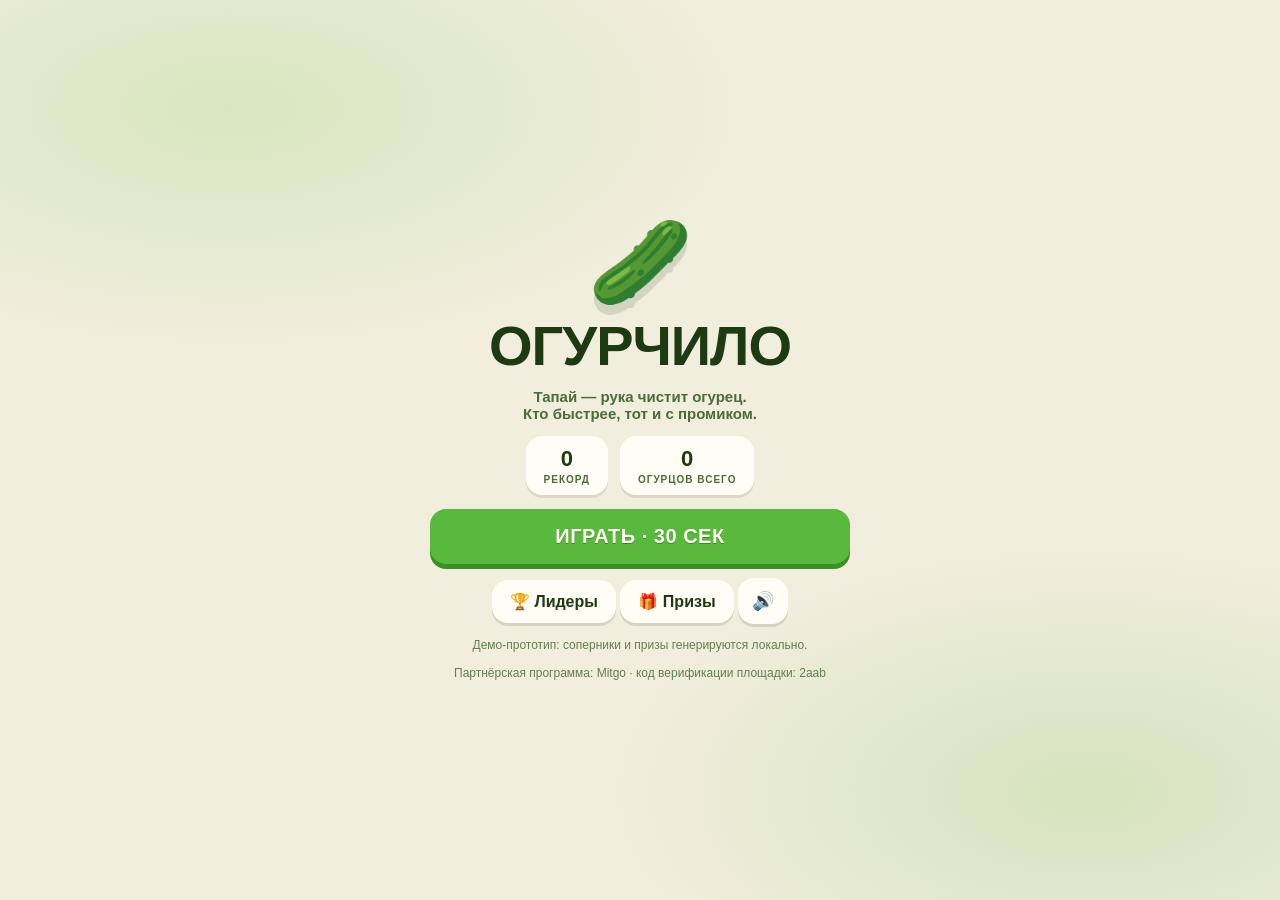
==== index.html @ a943297f "починить шаринг: выбор чата в TG, системный шеринг в браузере, видимые ответы" ====
<!DOCTYPE html>
<html lang="ru">
<head>
  <meta charset="utf-8">
  <meta name="viewport" content="width=device-width, initial-scale=1, viewport-fit=cover, user-scalable=no">
  <meta name="theme-color" content="#59b93c">
  <title>Огурчило — чисти огурец со скоростью рук</title>
  <!-- SDK Telegram локально: страница не зависит от доступности telegram.org из вебвью -->
  <script>
// WebView
(function () {
  var eventHandlers = {};

  var locationHash = '';
  try {
    locationHash = location.hash.toString();
  } catch (e) {}

  var initParams = urlParseHashParams(locationHash);
  var storedParams = sessionStorageGet('initParams');
  if (storedParams) {
    for (var key in storedParams) {
      if (typeof initParams[key] === 'undefined') {
        initParams[key] = storedParams[key];
      }
    }
  }
  sessionStorageSet('initParams', initParams);

  var isIframe = false, iFrameStyle;
  try {
    isIframe = (window.parent != null && window != window.parent);
    if (isIframe) {
      window.addEventListener('message', function (event) {
        if (event.source !== window.parent) return;
        try {
          var dataParsed = JSON.parse(event.data);
        } catch (e) {
          return;
        }
        if (!dataParsed || !dataParsed.eventType) {
          return;
        }
        if (dataParsed.eventType == 'set_custom_style') {
          if (event.origin === 'https://web.telegram.org') {
            iFrameStyle.innerHTML = dataParsed.eventData;
          }
        } else if (dataParsed.eventType == 'reload_iframe') {
          try {
            window.parent.postMessage(JSON.stringify({eventType: 'iframe_will_reload'}), '*');
          } catch (e) {}
          location.reload();
        } else {
          receiveEvent(dataParsed.eventType, dataParsed.eventData);
        }
      });
      iFrameStyle = document.createElement('style');
      document.head.appendChild(iFrameStyle);
      try {
        window.parent.postMessage(JSON.stringify({eventType: 'iframe_ready', eventData: {reload_supported: true}}), '*');
      } catch (e) {}
    }
  } catch (e) {}

  function urlSafeDecode(urlencoded) {
    try {
      urlencoded = urlencoded.replace(/\+/g, '%20');
      return decodeURIComponent(urlencoded);
    } catch (e) {
      return urlencoded;
    }
  }

  function urlParseHashParams(locationHash) {
    locationHash = locationHash.replace(/^#/, '');
    var params = {};
    if (!locationHash.length) {
      return params;
    }
    if (locationHash.indexOf('=') < 0 && locationHash.indexOf('?') < 0) {
      params._path = urlSafeDecode(locationHash);
      return params;
    }
    var qIndex = locationHash.indexOf('?');
    if (qIndex >= 0) {
      var pathParam = locationHash.substr(0, qIndex);
      params._path = urlSafeDecode(pathParam);
      locationHash = locationHash.substr(qIndex + 1);
    }
    var query_params = urlParseQueryString(locationHash);
    for (var k in query_params) {
      params[k] = query_params[k];
    }
    return params;
  }

  function urlParseQueryString(queryString) {
    var params = {};
    if (!queryString.length) {
      return params;
    }
    var queryStringParams = queryString.split('&');
    var i, param, paramName, paramValue;
    for (i = 0; i < queryStringParams.length; i++) {
      param = queryStringParams[i].split('=');
      paramName = urlSafeDecode(param[0]);
      paramValue = param[1] == null ? null : urlSafeDecode(param[1]);
      params[paramName] = paramValue;
    }
    return params;
  }

  // Telegram apps will implement this logic to add service params (e.g. tgShareScoreUrl) to game URL
  function urlAppendHashParams(url, addHash) {
    // url looks like 'https://game.com/path?query=1#hash'
    // addHash looks like 'tgShareScoreUrl=' + encodeURIComponent('tgb://share_game_score?hash=very_long_hash123')

    var ind = url.indexOf('#');
    if (ind < 0) {
      // https://game.com/path -> https://game.com/path#tgShareScoreUrl=etc
      return url + '#' + addHash;
    }
    var curHash = url.substr(ind + 1);
    if (curHash.indexOf('=') >= 0 || curHash.indexOf('?') >= 0) {
      // https://game.com/#hash=1 -> https://game.com/#hash=1&tgShareScoreUrl=etc
      // https://game.com/#path?query -> https://game.com/#path?query&tgShareScoreUrl=etc
      return url + '&' + addHash;
    }
    // https://game.com/#hash -> https://game.com/#hash?tgShareScoreUrl=etc
    if (curHash.length > 0) {
      return url + '?' + addHash;
    }
    // https://game.com/# -> https://game.com/#tgShareScoreUrl=etc
    return url + addHash;
  }

  function postEvent(eventType, callback, eventData) {
    if (!callback) {
      callback = function () {};
    }
    if (eventData === undefined) {
      eventData = '';
    }
    console.log('[Telegram.WebView] > postEvent', eventType, eventData);

    if (window.TelegramWebviewProxy !== undefined) {
      TelegramWebviewProxy.postEvent(eventType, JSON.stringify(eventData));
      callback();
    }
    else if (window.external && 'notify' in window.external) {
      window.external.notify(JSON.stringify({eventType: eventType, eventData: eventData}));
      callback();
    }
    else if (isIframe) {
      try {
        var trustedTarget = 'https://web.telegram.org';
        // For now we don't restrict target, for testing purposes
        trustedTarget = '*';
        window.parent.postMessage(JSON.stringify({eventType: eventType, eventData: eventData}), trustedTarget);
        callback();
      } catch (e) {
        callback(e);
      }
    }
    else {
      callback({notAvailable: true});
    }
  };

  function receiveEvent(eventType, eventData) {
    console.log('[Telegram.WebView] < receiveEvent', eventType, eventData);
    callEventCallbacks(eventType, function(callback) {
      callback(eventType, eventData);
    });
  }

  function callEventCallbacks(eventType, func) {
    var curEventHandlers = eventHandlers[eventType];
    if (curEventHandlers === undefined ||
        !curEventHandlers.length) {
      return;
    }
    for (var i = 0; i < curEventHandlers.length; i++) {
      try {
        func(curEventHandlers[i]);
      } catch (e) {}
    }
  }

  function onEvent(eventType, callback) {
    if (eventHandlers[eventType] === undefined) {
      eventHandlers[eventType] = [];
    }
    var index = eventHandlers[eventType].indexOf(callback);
    if (index === -1) {
      eventHandlers[eventType].push(callback);
    }
  };

  function offEvent(eventType, callback) {
    if (eventHandlers[eventType] === undefined) {
      return;
    }
    var index = eventHandlers[eventType].indexOf(callback);
    if (index === -1) {
      return;
    }
    eventHandlers[eventType].splice(index, 1);
  };

  function openProtoUrl(url) {
    if (!url.match(/^(web\+)?tgb?:\/\/./)) {
      return false;
    }
    var useIframe = navigator.userAgent.match(/iOS|iPhone OS|iPhone|iPod|iPad/i) ? true : false;
    if (useIframe) {
      var iframeContEl = document.getElementById('tgme_frame_cont') || document.body;
      var iframeEl = document.createElement('iframe');
      iframeContEl.appendChild(iframeEl);
      var pageHidden = false;
      var enableHidden = function () {
        pageHidden = true;
      };
      window.addEventListener('pagehide', enableHidden, false);
      window.addEventListener('blur', enableHidden, false);
      if (iframeEl !== null) {
        iframeEl.src = url;
      }
      setTimeout(function() {
        if (!pageHidden) {
          window.location = url;
        }
        window.removeEventListener('pagehide', enableHidden, false);
        window.removeEventListener('blur', enableHidden, false);
      }, 2000);
    }
    else {
      window.location = url;
    }
    return true;
  }

  function sessionStorageSet(key, value) {
    try {
      window.sessionStorage.setItem('__telegram__' + key, JSON.stringify(value));
      return true;
    } catch(e) {}
    return false;
  }
  function sessionStorageGet(key) {
    try {
      return JSON.parse(window.sessionStorage.getItem('__telegram__' + key));
    } catch(e) {}
    return null;
  }

  if (!window.Telegram) {
    window.Telegram = {};
  }
  window.Telegram.WebView = {
    initParams: initParams,
    isIframe: isIframe,
    onEvent: onEvent,
    offEvent: offEvent,
    postEvent: postEvent,
    receiveEvent: receiveEvent,
    callEventCallbacks: callEventCallbacks
  };

  window.Telegram.Utils = {
    urlSafeDecode: urlSafeDecode,
    urlParseQueryString: urlParseQueryString,
    urlParseHashParams: urlParseHashParams,
    urlAppendHashParams: urlAppendHashParams,
    sessionStorageSet: sessionStorageSet,
    sessionStorageGet: sessionStorageGet
  };

  // For Windows Phone app
  window.TelegramGameProxy_receiveEvent = receiveEvent;

  // App backward compatibility
  window.TelegramGameProxy = {
    receiveEvent: receiveEvent
  };
})();

// WebApp
(function () {
  var Utils = window.Telegram.Utils;
  var WebView = window.Telegram.WebView;
  var initParams = WebView.initParams;
  var isIframe = WebView.isIframe;

  var WebApp = {};
  var webAppInitData = '', webAppInitDataUnsafe = {};
  var themeParams = {}, colorScheme = 'light';
  var webAppVersion = '6.0';
  var webAppPlatform = 'unknown';
  var webAppIsActive = true;
  var webAppIsFullscreen = false;
  var webAppIsOrientationLocked = false;
  var webAppBackgroundColor = 'bg_color';
  var webAppHeaderColorKey = 'bg_color';
  var webAppHeaderColor = null;

  if (initParams.tgWebAppData && initParams.tgWebAppData.length) {
    webAppInitData = initParams.tgWebAppData;
    webAppInitDataUnsafe = Utils.urlParseQueryString(webAppInitData);
    for (var key in webAppInitDataUnsafe) {
      var val = webAppInitDataUnsafe[key];
      try {
        if (val.substr(0, 1) == '{' && val.substr(-1) == '}' ||
            val.substr(0, 1) == '[' && val.substr(-1) == ']') {
          webAppInitDataUnsafe[key] = JSON.parse(val);
        }
      } catch (e) {}
    }
  }
  var stored_theme_params = Utils.sessionStorageGet('themeParams');
  if (initParams.tgWebAppThemeParams && initParams.tgWebAppThemeParams.length) {
    var themeParamsRaw = initParams.tgWebAppThemeParams;
    try {
      var theme_params = JSON.parse(themeParamsRaw);
      if (theme_params) {
        setThemeParams(theme_params);
      }
    } catch (e) {}
  }
  if (stored_theme_params) {
    setThemeParams(stored_theme_params);
  }
  var stored_def_colors = Utils.sessionStorageGet('defaultColors');
  if (initParams.tgWebAppDefaultColors && initParams.tgWebAppDefaultColors.length) {
    var defColorsRaw = initParams.tgWebAppDefaultColors;
    try {
      var def_colors = JSON.parse(defColorsRaw);
      if (def_colors) {
        setDefaultColors(def_colors);
      }
    } catch (e) {}
  }
  if (stored_def_colors) {
    setDefaultColors(stored_def_colors);
  }
  if (initParams.tgWebAppVersion) {
    webAppVersion = initParams.tgWebAppVersion;
  }
  if (initParams.tgWebAppPlatform) {
    webAppPlatform = initParams.tgWebAppPlatform;
  }

  var stored_fullscreen = Utils.sessionStorageGet('isFullscreen');
  if (initParams.tgWebAppFullscreen) {
    setFullscreen(true);
  }
  if (stored_fullscreen) {
    setFullscreen(stored_fullscreen == 'yes');
  }

  var stored_orientation_lock = Utils.sessionStorageGet('isOrientationLocked');
  if (stored_orientation_lock) {
    setOrientationLock(stored_orientation_lock == 'yes');
  }

  function onThemeChanged(eventType, eventData) {
    if (eventData.theme_params) {
      setThemeParams(eventData.theme_params);
      window.Telegram.WebApp.MainButton.setParams({});
      window.Telegram.WebApp.SecondaryButton.setParams({});
      updateHeaderColor();
      updateBackgroundColor();
      updateBottomBarColor();
      receiveWebViewEvent('themeChanged');
    }
  }

  var lastWindowHeight = window.innerHeight;
  function onViewportChanged(eventType, eventData) {
    if (eventData.height) {
      window.removeEventListener('resize', onWindowResize);
      setViewportHeight(eventData);
    }
  }

  function onWindowResize(e) {
    if (lastWindowHeight != window.innerHeight) {
      lastWindowHeight = window.innerHeight;
      receiveWebViewEvent('viewportChanged', {
        isStateStable: true
      });
    }
  }

  function onSafeAreaChanged(eventType, eventData) {
    if (eventData) {
      setSafeAreaInset(eventData);
    }
  }
  function onContentSafeAreaChanged(eventType, eventData) {
    if (eventData) {
      setContentSafeAreaInset(eventData);
    }
  }

  function onVisibilityChanged(eventType, eventData) {
    if (eventData.is_visible) {
      webAppIsActive = true;
      receiveWebViewEvent('activated');
    } else {
      webAppIsActive = false;
      receiveWebViewEvent('deactivated');
    }
  }

  function linkHandler(e) {
    if (e.metaKey || e.ctrlKey) return;
    var el = e.target;
    while (el.tagName != 'A' && el.parentNode) {
      el = el.parentNode;
    }
    if (el.tagName == 'A' &&
        el.target != '_blank' &&
        (el.protocol == 'http:' || el.protocol == 'https:') &&
        isTmeHostname(el.hostname)) {
      WebApp.openTelegramLink(el.href);
      e.preventDefault();
    }
  }

  function strTrim(str) {
    return str.toString().replace(/^\s+|\s+$/g, '');
  }

  function isTmeHostname(hostname) {
    hostname = hostname.toString().toLowerCase();
    return hostname == 't.me' || hostname == 'telegram.me';
  }

  function receiveWebViewEvent(eventType) {
    var args = Array.prototype.slice.call(arguments);
    eventType = args.shift();
    WebView.callEventCallbacks('webview:' + eventType, function(callback) {
      callback.apply(WebApp, args);
    });
  }

  function onWebViewEvent(eventType, callback) {
    WebView.onEvent('webview:' + eventType, callback);
  };

  function offWebViewEvent(eventType, callback) {
    WebView.offEvent('webview:' + eventType, callback);
  };

  function setCssProperty(name, value) {
    var root = document.documentElement;
    if (root && root.style && root.style.setProperty) {
      root.style.setProperty('--tg-' + name, value);
    }
  }

  function setFullscreen(is_fullscreen) {
    webAppIsFullscreen = !!is_fullscreen;
    Utils.sessionStorageSet('isFullscreen', webAppIsFullscreen ? 'yes' : 'no');
  }

  function setOrientationLock(is_locked) {
    webAppIsOrientationLocked = !!is_locked;
    Utils.sessionStorageSet('isOrientationLocked', webAppIsOrientationLocked ? 'yes' : 'no');
  }

  function setThemeParams(theme_params) {
    // temp iOS fix
    if (theme_params.bg_color == '#1c1c1d' &&
        theme_params.bg_color == theme_params.secondary_bg_color) {
      theme_params.secondary_bg_color = '#2c2c2e';
    }
    var color;
    for (var key in theme_params) {
      if (color = parseColorToHex(theme_params[key])) {
        themeParams[key] = color;
        if (key == 'bg_color') {
          colorScheme = isColorDark(color) ? 'dark' : 'light'
          setCssProperty('color-scheme', colorScheme);
        }
        key = 'theme-' + key.split('_').join('-');
        setCssProperty(key, color);
      }
    }
    Utils.sessionStorageSet('themeParams', themeParams);
  }

  function setDefaultColors(def_colors) {
    if (colorScheme == 'dark') {
      if (def_colors.bg_dark_color) {
        webAppBackgroundColor = def_colors.bg_dark_color;
      }
      if (def_colors.header_dark_color) {
        webAppHeaderColorKey = null;
        webAppHeaderColor = def_colors.header_dark_color;
      }
    } else {
      if (def_colors.bg_color) {
        webAppBackgroundColor = def_colors.bg_color;
      }
      if (def_colors.header_color) {
        webAppHeaderColorKey = null;
        webAppHeaderColor = def_colors.header_color;
      }
    }
    Utils.sessionStorageSet('defaultColors', def_colors);
  }

  var webAppCallbacks = {};
  function generateCallbackId(len) {
    var tries = 100;
    while (--tries) {
      var id = '', chars = 'abcdefghijklmnopqrstuvwxyzABCDEFGHIJKLMNOPQRSTUVWXYZ0123456789', chars_len = chars.length;
      for (var i = 0; i < len; i++) {
        id += chars[Math.floor(Math.random() * chars_len)];
      }
      if (!webAppCallbacks[id]) {
        webAppCallbacks[id] = {};
        return id;
      }
    }
    throw Error('WebAppCallbackIdGenerateFailed');
  }

  var viewportHeight = false, viewportStableHeight = false, isExpanded = true;
  function setViewportHeight(data) {
    if (typeof data !== 'undefined') {
      isExpanded = !!data.is_expanded;
      viewportHeight = data.height;
      if (data.is_state_stable) {
        viewportStableHeight = data.height;
      }
      receiveWebViewEvent('viewportChanged', {
        isStateStable: !!data.is_state_stable
      });
    }
    var height, stable_height;
    if (viewportHeight !== false) {
      height = (viewportHeight - bottomBarHeight) + 'px';
    } else {
      height = bottomBarHeight ? 'calc(100vh - ' + bottomBarHeight + 'px)' : '100vh';
    }
    if (viewportStableHeight !== false) {
      stable_height = (viewportStableHeight - bottomBarHeight) + 'px';
    } else {
      stable_height = bottomBarHeight ? 'calc(100vh - ' + bottomBarHeight + 'px)' : '100vh';
    }
    setCssProperty('viewport-height', height);
    setCssProperty('viewport-stable-height', stable_height);
  }

  var safeAreaInset = {top: 0, bottom: 0, left: 0, right: 0};
  function setSafeAreaInset(data) {
    if (typeof data !== 'undefined') {
      if (typeof data.top !== 'undefined') {
        safeAreaInset.top = data.top;
      }
      if (typeof data.bottom !== 'undefined') {
        safeAreaInset.bottom = data.bottom;
      }
      if (typeof data.left !== 'undefined') {
        safeAreaInset.left = data.left;
      }
      if (typeof data.right !== 'undefined') {
        safeAreaInset.right = data.right;
      }
      receiveWebViewEvent('safeAreaChanged');
    }
    setCssProperty('safe-area-inset-top', safeAreaInset.top + 'px');
    setCssProperty('safe-area-inset-bottom', safeAreaInset.bottom + 'px');
    setCssProperty('safe-area-inset-left', safeAreaInset.left + 'px');
    setCssProperty('safe-area-inset-right', safeAreaInset.right + 'px');
  }

  var contentSafeAreaInset = {top: 0, bottom: 0, left: 0, right: 0};
  function setContentSafeAreaInset(data) {
    if (typeof data !== 'undefined') {
      if (typeof data.top !== 'undefined') {
        contentSafeAreaInset.top = data.top;
      }
      if (typeof data.bottom !== 'undefined') {
        contentSafeAreaInset.bottom = data.bottom;
      }
      if (typeof data.left !== 'undefined') {
        contentSafeAreaInset.left = data.left;
      }
      if (typeof data.right !== 'undefined') {
        contentSafeAreaInset.right = data.right;
      }
      receiveWebViewEvent('contentSafeAreaChanged');
    }
    setCssProperty('content-safe-area-inset-top', contentSafeAreaInset.top + 'px');
    setCssProperty('content-safe-area-inset-bottom', contentSafeAreaInset.bottom + 'px');
    setCssProperty('content-safe-area-inset-left', contentSafeAreaInset.left + 'px');
    setCssProperty('content-safe-area-inset-right', contentSafeAreaInset.right + 'px');
  }

  var isClosingConfirmationEnabled = false;
  function setClosingConfirmation(need_confirmation) {
    if (!versionAtLeast('6.2')) {
      console.warn('[Telegram.WebApp] Closing confirmation is not supported in version ' + webAppVersion);
      return;
    }
    isClosingConfirmationEnabled = !!need_confirmation;
    WebView.postEvent('web_app_setup_closing_behavior', false, {need_confirmation: isClosingConfirmationEnabled});
  }

  var isVerticalSwipesEnabled = true;
  function toggleVerticalSwipes(enable_swipes) {
    if (!versionAtLeast('7.7')) {
      console.warn('[Telegram.WebApp] Changing swipes behavior is not supported in version ' + webAppVersion);
      return;
    }
    isVerticalSwipesEnabled = !!enable_swipes;
    WebView.postEvent('web_app_setup_swipe_behavior', false, {allow_vertical_swipe: isVerticalSwipesEnabled});
  }

  function onFullscreenChanged(eventType, eventData) {
    setFullscreen(eventData.is_fullscreen);
    receiveWebViewEvent('fullscreenChanged');
  }
  function onFullscreenFailed(eventType, eventData) {
    if (eventData.error == 'ALREADY_FULLSCREEN' && !webAppIsFullscreen) {
      setFullscreen(true);
    }
    receiveWebViewEvent('fullscreenFailed', {
      error: eventData.error
    });
  }

  function toggleOrientationLock(locked) {
    if (!versionAtLeast('8.0')) {
      console.warn('[Telegram.WebApp] Orientation locking is not supported in version ' + webAppVersion);
      return;
    }
    setOrientationLock(locked);
    WebView.postEvent('web_app_toggle_orientation_lock', false, {locked: webAppIsOrientationLocked});
  }

  var homeScreenCallbacks = [];
  function onHomeScreenAdded(eventType, eventData) {
    receiveWebViewEvent('homeScreenAdded');
  }
  function onHomeScreenChecked(eventType, eventData) {
    var status = eventData.status || 'unknown';
    if (homeScreenCallbacks.length > 0) {
      for (var i = 0; i < homeScreenCallbacks.length; i++) {
        var callback = homeScreenCallbacks[i];
        callback(status);
      }
      homeScreenCallbacks = [];
    }
    receiveWebViewEvent('homeScreenChecked', {
      status: status
    });
  }

  var WebAppShareMessageOpened = false;
  function onPreparedMessageSent(eventType, eventData) {
    if (WebAppShareMessageOpened) {
      var requestData = WebAppShareMessageOpened;
      WebAppShareMessageOpened = false;
      if (requestData.callback) {
        requestData.callback(true);
      }
      receiveWebViewEvent('shareMessageSent');
    }
  }
  function onPreparedMessageFailed(eventType, eventData) {
    if (WebAppShareMessageOpened) {
      var requestData = WebAppShareMessageOpened;
      WebAppShareMessageOpened = false;
      if (requestData.callback) {
        requestData.callback(false);
      }
      receiveWebViewEvent('shareMessageFailed', {
        error: eventData.error
      });
    }
  }

  var WebAppRequestChatOpened = false;
  function onRequestedChatSent(eventType, eventData) {
    if (WebAppRequestChatOpened) {
      var requestData = WebAppRequestChatOpened;
      WebAppRequestChatOpened = false;
      if (requestData.callback) {
        requestData.callback(true);
      }
      receiveWebViewEvent('requestedChatSent');
    }
  }
  function onRequestedChatFailed(eventType, eventData) {
    if (WebAppRequestChatOpened) {
      var requestData = WebAppRequestChatOpened;
      WebAppRequestChatOpened = false;
      if (requestData.callback) {
        requestData.callback(false);
      }
      receiveWebViewEvent('requestedChatFailed', {
        error: eventData.error
      });
    }
  }

  var WebAppEmojiStatusRequested = false;
  function onEmojiStatusSet(eventType, eventData) {
    if (WebAppEmojiStatusRequested) {
      var requestData = WebAppEmojiStatusRequested;
      WebAppEmojiStatusRequested = false;
      if (requestData.callback) {
        requestData.callback(true);
      }
      receiveWebViewEvent('emojiStatusSet');
    }
  }
  function onEmojiStatusFailed(eventType, eventData) {
    if (WebAppEmojiStatusRequested) {
      var requestData = WebAppEmojiStatusRequested;
      WebAppEmojiStatusRequested = false;
      if (requestData.callback) {
        requestData.callback(false);
      }
      receiveWebViewEvent('emojiStatusFailed', {
        error: eventData.error
      });
    }
  }
  var WebAppEmojiStatusAccessRequested = false;
  function onEmojiStatusAccessRequested(eventType, eventData) {
    if (WebAppEmojiStatusAccessRequested) {
      var requestData = WebAppEmojiStatusAccessRequested;
      WebAppEmojiStatusAccessRequested = false;
      if (requestData.callback) {
        requestData.callback(eventData.status == 'allowed');
      }
      receiveWebViewEvent('emojiStatusAccessRequested', {
        status: eventData.status
      });
    }
  }

  var webAppPopupOpened = false;
  function onPopupClosed(eventType, eventData) {
    if (webAppPopupOpened) {
      var popupData = webAppPopupOpened;
      webAppPopupOpened = false;
      var button_id = null;
      if (typeof eventData.button_id !== 'undefined') {
        button_id = eventData.button_id;
      }
      if (popupData.callback) {
        popupData.callback(button_id);
      }
      receiveWebViewEvent('popupClosed', {
        button_id: button_id
      });
    }
  }


  function getHeaderColor() {
    if (webAppHeaderColorKey == 'secondary_bg_color') {
      return themeParams.secondary_bg_color;
    } else if (webAppHeaderColorKey == 'bg_color') {
      return themeParams.bg_color;
    }
    return webAppHeaderColor;
  }
  function setHeaderColor(color) {
    if (!versionAtLeast('6.1')) {
      console.warn('[Telegram.WebApp] Header color is not supported in version ' + webAppVersion);
      return;
    }
    if (!versionAtLeast('6.9')) {
      if (themeParams.bg_color &&
          themeParams.bg_color == color) {
        color = 'bg_color';
      } else if (themeParams.secondary_bg_color &&
                 themeParams.secondary_bg_color == color) {
        color = 'secondary_bg_color';
      }
    }
    var head_color = null, color_key = null;
    if (color == 'bg_color' || color == 'secondary_bg_color') {
      color_key = color;
    } else if (versionAtLeast('6.9')) {
      head_color = parseColorToHex(color);
      if (!head_color) {
        console.error('[Telegram.WebApp] Header color format is invalid', color);
        throw Error('WebAppHeaderColorInvalid');
      }
    }
    if (!versionAtLeast('6.9') &&
        color_key != 'bg_color' &&
        color_key != 'secondary_bg_color') {
      console.error('[Telegram.WebApp] Header color key should be one of Telegram.WebApp.themeParams.bg_color, Telegram.WebApp.themeParams.secondary_bg_color, \'bg_color\', \'secondary_bg_color\'', color);
      throw Error('WebAppHeaderColorKeyInvalid');
    }
    webAppHeaderColorKey = color_key;
    webAppHeaderColor = head_color;
    updateHeaderColor();
  }
  var appHeaderColorKey = null, appHeaderColor = null;
  function updateHeaderColor() {
    if (appHeaderColorKey != webAppHeaderColorKey ||
        appHeaderColor != webAppHeaderColor) {
      appHeaderColorKey = webAppHeaderColorKey;
      appHeaderColor = webAppHeaderColor;
      if (appHeaderColor) {
        WebView.postEvent('web_app_set_header_color', false, {color: webAppHeaderColor});
      } else {
        WebView.postEvent('web_app_set_header_color', false, {color_key: webAppHeaderColorKey});
      }
    }
  }

  function getBackgroundColor() {
    if (webAppBackgroundColor == 'secondary_bg_color') {
      return themeParams.secondary_bg_color;
    } else if (webAppBackgroundColor == 'bg_color') {
      return themeParams.bg_color;
    }
    return webAppBackgroundColor;
  }
  function setBackgroundColor(color) {
    if (!versionAtLeast('6.1')) {
      console.warn('[Telegram.WebApp] Background color is not supported in version ' + webAppVersion);
      return;
    }
    var bg_color;
    if (color == 'bg_color' || color == 'secondary_bg_color') {
      bg_color = color;
    } else {
      bg_color = parseColorToHex(color);
      if (!bg_color) {
        console.error('[Telegram.WebApp] Background color format is invalid', color);
        throw Error('WebAppBackgroundColorInvalid');
      }
    }
    webAppBackgroundColor = bg_color;
    updateBackgroundColor();
  }
  var appBackgroundColor = null;
  function updateBackgroundColor() {
    var color = getBackgroundColor();
    if (appBackgroundColor != color) {
      appBackgroundColor = color;
      WebView.postEvent('web_app_set_background_color', false, {color: color});
    }
  }

  var bottomBarColor = 'bottom_bar_bg_color';
  function getBottomBarColor() {
    if (bottomBarColor == 'bottom_bar_bg_color') {
      return themeParams.bottom_bar_bg_color || themeParams.secondary_bg_color || '#ffffff';
    } else if (bottomBarColor == 'secondary_bg_color') {
      return themeParams.secondary_bg_color;
    } else if (bottomBarColor == 'bg_color') {
      return themeParams.bg_color;
    }
    return bottomBarColor;
  }
  function setBottomBarColor(color) {
    if (!versionAtLeast('7.10')) {
      console.warn('[Telegram.WebApp] Bottom bar color is not supported in version ' + webAppVersion);
      return;
    }
    var bg_color;
    if (color == 'bg_color' || color == 'secondary_bg_color' || color == 'bottom_bar_bg_color') {
      bg_color = color;
    } else {
      bg_color = parseColorToHex(color);
      if (!bg_color) {
        console.error('[Telegram.WebApp] Bottom bar color format is invalid', color);
        throw Error('WebAppBottomBarColorInvalid');
      }
    }
    bottomBarColor = bg_color;
    updateBottomBarColor();
    window.Telegram.WebApp.SecondaryButton.setParams({});
  }
  var appBottomBarColor = null;
  function updateBottomBarColor() {
    var color = getBottomBarColor();
    if (appBottomBarColor != color) {
      appBottomBarColor = color;
      WebView.postEvent('web_app_set_bottom_bar_color', false, {color: color});
    }
    if (initParams.tgWebAppDebug) {
      updateDebugBottomBar();
    }
  }


  function parseColorToHex(color) {
    color += '';
    var match;
    if (match = /^\s*#([0-9a-f]{6})\s*$/i.exec(color)) {
      return '#' + match[1].toLowerCase();
    }
    else if (match = /^\s*#([0-9a-f])([0-9a-f])([0-9a-f])\s*$/i.exec(color)) {
      return ('#' + match[1] + match[1] + match[2] + match[2] + match[3] + match[3]).toLowerCase();
    }
    else if (match = /^\s*rgba?\((\d+),\s*(\d+),\s*(\d+)(?:,\s*(\d+\.{0,1}\d*))?\)\s*$/.exec(color)) {
      var r = parseInt(match[1]), g = parseInt(match[2]), b = parseInt(match[3]);
      r = (r < 16 ? '0' : '') + r.toString(16);
      g = (g < 16 ? '0' : '') + g.toString(16);
      b = (b < 16 ? '0' : '') + b.toString(16);
      return '#' + r + g + b;
    }
    return false;
  }

  function isColorDark(rgb) {
    rgb = rgb.replace(/[\s#]/g, '');
    if (rgb.length == 3) {
      rgb = rgb[0] + rgb[0] + rgb[1] + rgb[1] + rgb[2] + rgb[2];
    }
    var r = parseInt(rgb.substr(0, 2), 16);
    var g = parseInt(rgb.substr(2, 2), 16);
    var b = parseInt(rgb.substr(4, 2), 16);
    var hsp = Math.sqrt(0.299 * (r * r) + 0.587 * (g * g) + 0.114 * (b * b));
    return hsp < 120;
  }

  function versionCompare(v1, v2) {
    if (typeof v1 !== 'string') v1 = '';
    if (typeof v2 !== 'string') v2 = '';
    v1 = v1.replace(/^\s+|\s+$/g, '').split('.');
    v2 = v2.replace(/^\s+|\s+$/g, '').split('.');
    var a = Math.max(v1.length, v2.length), i, p1, p2;
    for (i = 0; i < a; i++) {
      p1 = parseInt(v1[i]) || 0;
      p2 = parseInt(v2[i]) || 0;
      if (p1 == p2) continue;
      if (p1 > p2) return 1;
      return -1;
    }
    return 0;
  }

  function versionAtLeast(ver) {
    return versionCompare(webAppVersion, ver) >= 0;
  }

  function byteLength(str) {
    if (window.Blob) {
      try { return new Blob([str]).size; } catch (e) {}
    }
    var s = str.length;
    for (var i=str.length-1; i>=0; i--) {
      var code = str.charCodeAt(i);
      if (code > 0x7f && code <= 0x7ff) s++;
      else if (code > 0x7ff && code <= 0xffff) s+=2;
      if (code >= 0xdc00 && code <= 0xdfff) i--;
    }
    return s;
  }

  var BackButton = (function() {
    var isVisible = false;

    var backButton = {};
    Object.defineProperty(backButton, 'isVisible', {
      set: function(val){ setParams({is_visible: val}); },
      get: function(){ return isVisible; },
      enumerable: true
    });

    var curButtonState = null;

    WebView.onEvent('back_button_pressed', onBackButtonPressed);

    function onBackButtonPressed() {
      receiveWebViewEvent('backButtonClicked');
    }

    function buttonParams() {
      return {is_visible: isVisible};
    }

    function buttonState(btn_params) {
      if (typeof btn_params === 'undefined') {
        btn_params = buttonParams();
      }
      return JSON.stringify(btn_params);
    }

    function buttonCheckVersion() {
      if (!versionAtLeast('6.1')) {
        console.warn('[Telegram.WebApp] BackButton is not supported in version ' + webAppVersion);
        return false;
      }
      return true;
    }

    function updateButton() {
      var btn_params = buttonParams();
      var btn_state = buttonState(btn_params);
      if (curButtonState === btn_state) {
        return;
      }
      curButtonState = btn_state;
      WebView.postEvent('web_app_setup_back_button', false, btn_params);
    }

    function setParams(params) {
      if (!buttonCheckVersion()) {
        return backButton;
      }
      if (typeof params.is_visible !== 'undefined') {
        isVisible = !!params.is_visible;
      }
      updateButton();
      return backButton;
    }

    backButton.onClick = function(callback) {
      if (buttonCheckVersion()) {
        onWebViewEvent('backButtonClicked', callback);
      }
      return backButton;
    };
    backButton.offClick = function(callback) {
      if (buttonCheckVersion()) {
        offWebViewEvent('backButtonClicked', callback);
      }
      return backButton;
    };
    backButton.show = function() {
      return setParams({is_visible: true});
    };
    backButton.hide = function() {
      return setParams({is_visible: false});
    };
    return backButton;
  })();

  var debugBottomBar = null, debugBottomBarBtns = {}, bottomBarHeight = 0;
  if (initParams.tgWebAppDebug) {
    debugBottomBar = document.createElement('tg-bottom-bar');
    var debugBottomBarStyle = {
      display: 'flex',
      gap: '7px',
      font: '600 14px/18px sans-serif',
      width: '100%',
      background: getBottomBarColor(),
      position: 'fixed',
      left: '0',
      right: '0',
      bottom: '0',
      margin: '0',
      padding: '7px',
      textAlign: 'center',
      boxSizing: 'border-box',
      zIndex: '10000'
    };
    for (var k in debugBottomBarStyle) {
      debugBottomBar.style[k] = debugBottomBarStyle[k];
    }
    document.addEventListener('DOMContentLoaded', function onDomLoaded(event) {
      document.removeEventListener('DOMContentLoaded', onDomLoaded);
      document.body.appendChild(debugBottomBar);
    });
    var animStyle = document.createElement('style');
    animStyle.innerHTML = 'tg-bottom-button.shine { position: relative; overflow: hidden; } tg-bottom-button.shine:before { content:""; position: absolute; top: 0; width: 100%; height: 100%; background: linear-gradient(120deg, transparent, rgba(255, 255, 255, .2), transparent); animation: tg-bottom-button-shine 5s ease-in-out infinite; } @-webkit-keyframes tg-bottom-button-shine { 0% {left: -100%;} 12%,100% {left: 100%}} @keyframes tg-bottom-button-shine { 0% {left: -100%;} 12%,100% {left: 100%}}';
    debugBottomBar.appendChild(animStyle);
  }
  function updateDebugBottomBar() {
    var mainBtn = debugBottomBarBtns.main._bottomButton;
    var secondaryBtn = debugBottomBarBtns.secondary._bottomButton;
    if (mainBtn.isVisible || secondaryBtn.isVisible) {
      debugBottomBar.style.display = 'flex';
      bottomBarHeight = 58;
      if (mainBtn.isVisible && secondaryBtn.isVisible) {
        if (secondaryBtn.position == 'top') {
          debugBottomBar.style.flexDirection = 'column-reverse';
          bottomBarHeight += 51;
        } else if (secondaryBtn.position == 'bottom') {
          debugBottomBar.style.flexDirection = 'column';
          bottomBarHeight += 51;
        } else if (secondaryBtn.position == 'left') {
          debugBottomBar.style.flexDirection = 'row-reverse';
        } else if (secondaryBtn.position == 'right') {
          debugBottomBar.style.flexDirection = 'row';
        }
      }
    } else {
      debugBottomBar.style.display = 'none';
      bottomBarHeight = 0;
    }
    debugBottomBar.style.background = getBottomBarColor();
    if (document.documentElement) {
      document.documentElement.style.boxSizing = 'border-box';
      document.documentElement.style.paddingBottom = bottomBarHeight + 'px';
    }
    setViewportHeight();
  }


  var BottomButtonConstructor = function(type) {
    var isMainButton = (type == 'main');
    if (isMainButton) {
      var setupFnName = 'web_app_setup_main_button';
      var tgEventName = 'main_button_pressed';
      var webViewEventName = 'mainButtonClicked';
      var buttonTextDefault = 'Continue';
      var buttonColorDefault = function(){ return themeParams.button_color || '#2481cc'; };
      var buttonTextColorDefault = function(){ return themeParams.button_text_color || '#ffffff'; };
    } else {
      var setupFnName = 'web_app_setup_secondary_button';
      var tgEventName = 'secondary_button_pressed';
      var webViewEventName = 'secondaryButtonClicked';
      var buttonTextDefault = 'Cancel';
      var buttonColorDefault = function(){ return getBottomBarColor(); };
      var buttonTextColorDefault = function(){ return themeParams.button_color || '#2481cc'; };
    }

    var isVisible = false;
    var isActive = true;
    var hasShineEffect = false;
    var isProgressVisible = false;
    var iconCustomEmojiId = false;
    var buttonType = type;
    var buttonText = buttonTextDefault;
    var buttonColor = false;
    var buttonTextColor = false;
    var buttonPosition = 'left';

    var bottomButton = {};
    Object.defineProperty(bottomButton, 'type', {
      get: function(){ return buttonType; },
      enumerable: true
    });
    Object.defineProperty(bottomButton, 'iconCustomEmojiId', {
      set: function(val){ bottomButton.setParams({icon_custom_emoji_id: val}); },
      get: function(){ return iconCustomEmojiId; },
      enumerable: true
    });
    Object.defineProperty(bottomButton, 'text', {
      set: function(val){ bottomButton.setParams({text: val}); },
      get: function(){ return buttonText; },
      enumerable: true
    });
    Object.defineProperty(bottomButton, 'color', {
      set: function(val){ bottomButton.setParams({color: val}); },
      get: function(){ return buttonColor || buttonColorDefault(); },
      enumerable: true
    });
    Object.defineProperty(bottomButton, 'textColor', {
      set: function(val){ bottomButton.setParams({text_color: val}); },
      get: function(){ return buttonTextColor || buttonTextColorDefault(); },
      enumerable: true
    });
    Object.defineProperty(bottomButton, 'isVisible', {
      set: function(val){ bottomButton.setParams({is_visible: val}); },
      get: function(){ return isVisible; },
      enumerable: true
    });
    Object.defineProperty(bottomButton, 'isProgressVisible', {
      get: function(){ return isProgressVisible; },
      enumerable: true
    });
    Object.defineProperty(bottomButton, 'isActive', {
      set: function(val){ bottomButton.setParams({is_active: val}); },
      get: function(){ return isActive; },
      enumerable: true
    });
    Object.defineProperty(bottomButton, 'hasShineEffect', {
      set: function(val){ bottomButton.setParams({has_shine_effect: val}); },
      get: function(){ return hasShineEffect; },
      enumerable: true
    });
    if (!isMainButton) {
      Object.defineProperty(bottomButton, 'position', {
        set: function(val){ bottomButton.setParams({position: val}); },
        get: function(){ return buttonPosition; },
        enumerable: true
      });
    }

    var curButtonState = null;

    WebView.onEvent(tgEventName, onBottomButtonPressed);

    var debugBtn = null;
    if (initParams.tgWebAppDebug) {
      debugBtn = document.createElement('tg-bottom-button');
      var debugBtnStyle = {
        display: 'none',
        width: '100%',
        height: '44px',
        borderRadius: '0',
        background: 'no-repeat right center',
        padding: '13px 15px',
        textAlign: 'center',
        boxSizing: 'border-box'
      };
      for (var k in debugBtnStyle) {
        debugBtn.style[k] = debugBtnStyle[k];
      }
      debugBottomBar.appendChild(debugBtn);
      debugBtn.addEventListener('click', onBottomButtonPressed, false);
      debugBtn._bottomButton = bottomButton;
      debugBottomBarBtns[type] = debugBtn;
    }

    function onBottomButtonPressed() {
      if (isActive) {
        receiveWebViewEvent(webViewEventName);
      }
    }

    function buttonParams() {
      var color = bottomButton.color;
      var text_color = bottomButton.textColor;
      if (isVisible) {
        var params = {
          is_visible: true,
          is_active: isActive,
          is_progress_visible: isProgressVisible,
          icon_custom_emoji_id: iconCustomEmojiId,
          text: buttonText,
          color: color,
          text_color: text_color,
          has_shine_effect: hasShineEffect && isActive && !isProgressVisible
        };
        if (!isMainButton) {
          params.position = buttonPosition;
        }
      } else {
        var params = {
          is_visible: false
        };
      }
      return params;
    }

    function buttonState(btn_params) {
      if (typeof btn_params === 'undefined') {
        btn_params = buttonParams();
      }
      return JSON.stringify(btn_params);
    }

    function updateButton() {
      var btn_params = buttonParams();
      var btn_state = buttonState(btn_params);
      if (curButtonState === btn_state) {
        return;
      }
      curButtonState = btn_state;
      WebView.postEvent(setupFnName, false, btn_params);
      if (initParams.tgWebAppDebug) {
        updateDebugButton(btn_params);
      }
    }

    function updateDebugButton(btn_params) {
      if (btn_params.is_visible) {
        debugBtn.style.display = 'block';

        debugBtn.style.opacity = btn_params.is_active ? '1' : '0.8';
        debugBtn.style.cursor = btn_params.is_active ? 'pointer' : 'auto';
        debugBtn.disabled = !btn_params.is_active;
        debugBtn.innerText = btn_params.text;
        debugBtn.className = btn_params.has_shine_effect ? 'shine' : '';
        debugBtn.style.backgroundImage = btn_params.is_progress_visible ? "url('data:image/svg+xml," + encodeURIComponent('<svg xmlns="http://www.w3.org/2000/svg" xmlns:xlink="http://www.w3.org/1999/xlink" viewport="0 0 48 48" width="48px" height="48px"><circle cx="50%" cy="50%" stroke="' + btn_params.text_color + '" stroke-width="2.25" stroke-linecap="round" fill="none" stroke-dashoffset="106" r="9" stroke-dasharray="56.52" rotate="-90"><animate attributeName="stroke-dashoffset" attributeType="XML" dur="360s" from="0" to="12500" repeatCount="indefinite"></animate><animateTransform attributeName="transform" attributeType="XML" type="rotate" dur="1s" from="-90 24 24" to="630 24 24" repeatCount="indefinite"></animateTransform></circle></svg>') + "')" : 'none';
        debugBtn.style.backgroundColor = btn_params.color;
        debugBtn.style.color = btn_params.text_color;
      } else {
        debugBtn.style.display = 'none';
      }
      updateDebugBottomBar();
    }

    function setParams(params) {
      if (typeof params.icon_custom_emoji_id !== 'undefined') {
        var emoji_id = params.icon_custom_emoji_id;
        if (emoji_id === false || emoji_id === null) {
          emoji_id = '';
        }
        if (emoji_id !== '' && !/^[0-9]{10,20}$/.test(emoji_id)) {
          console.error('[Telegram.WebApp] Bottom button icon custom emoji is invalid', params.icon_custom_emoji_id);
          throw Error('WebAppBottomButtonParamInvalid');
        }
        iconCustomEmojiId = emoji_id;
      }
      if (typeof params.text !== 'undefined') {
        var text = strTrim(params.text);
        if (!text.length && !iconCustomEmojiId) {
          console.error('[Telegram.WebApp] Bottom button text is required', params.text);
          throw Error('WebAppBottomButtonParamInvalid');
        }
        if (text.length > 64) {
          console.error('[Telegram.WebApp] Bottom button text is too long', text);
          throw Error('WebAppBottomButtonParamInvalid');
        }
        buttonText = text;
      }
      if (typeof params.color !== 'undefined') {
        if (params.color === false ||
            params.color === null) {
          buttonColor = false;
        } else {
          var color = parseColorToHex(params.color);
          if (!color) {
            console.error('[Telegram.WebApp] Bottom button color format is invalid', params.color);
            throw Error('WebAppBottomButtonParamInvalid');
          }
          buttonColor = color;
        }
      }
      if (typeof params.text_color !== 'undefined') {
        if (params.text_color === false ||
            params.text_color === null) {
          buttonTextColor = false;
        } else {
          var text_color = parseColorToHex(params.text_color);
          if (!text_color) {
            console.error('[Telegram.WebApp] Bottom button text color format is invalid', params.text_color);
            throw Error('WebAppBottomButtonParamInvalid');
          }
          buttonTextColor = text_color;
        }
      }
      if (typeof params.is_visible !== 'undefined') {
        if (params.is_visible &&
            !bottomButton.text.length) {
          console.error('[Telegram.WebApp] Bottom button text is required');
          throw Error('WebAppBottomButtonParamInvalid');
        }
        isVisible = !!params.is_visible;
      }
      if (typeof params.has_shine_effect !== 'undefined') {
        hasShineEffect = !!params.has_shine_effect;
      }
      if (!isMainButton && typeof params.position !== 'undefined') {
        if (params.position != 'left' && params.position != 'right' &&
            params.position != 'top' && params.position != 'bottom') {
          console.error('[Telegram.WebApp] Bottom button posiition is invalid', params.position);
          throw Error('WebAppBottomButtonParamInvalid');
        }
        buttonPosition = params.position;
      }
      if (typeof params.is_active !== 'undefined') {
        isActive = !!params.is_active;
      }
      updateButton();
      return bottomButton;
    }

    bottomButton.setText = function(text) {
      return bottomButton.setParams({text: text});
    };
    bottomButton.onClick = function(callback) {
      onWebViewEvent(webViewEventName, callback);
      return bottomButton;
    };
    bottomButton.offClick = function(callback) {
      offWebViewEvent(webViewEventName, callback);
      return bottomButton;
    };
    bottomButton.show = function() {
      return bottomButton.setParams({is_visible: true});
    };
    bottomButton.hide = function() {
      return bottomButton.setParams({is_visible: false});
    };
    bottomButton.enable = function() {
      return bottomButton.setParams({is_active: true});
    };
    bottomButton.disable = function() {
      return bottomButton.setParams({is_active: false});
    };
    bottomButton.showProgress = function(leaveActive) {
      isActive = !!leaveActive;
      isProgressVisible = true;
      updateButton();
      return bottomButton;
    };
    bottomButton.hideProgress = function() {
      if (!bottomButton.isActive) {
        isActive = true;
      }
      isProgressVisible = false;
      updateButton();
      return bottomButton;
    }
    bottomButton.setParams = setParams;
    return bottomButton;
  };
  var MainButton = BottomButtonConstructor('main');
  var SecondaryButton = BottomButtonConstructor('secondary');

  var SettingsButton = (function() {
    var isVisible = false;

    var settingsButton = {};
    Object.defineProperty(settingsButton, 'isVisible', {
      set: function(val){ setParams({is_visible: val}); },
      get: function(){ return isVisible; },
      enumerable: true
    });

    var curButtonState = null;

    WebView.onEvent('settings_button_pressed', onSettingsButtonPressed);

    function onSettingsButtonPressed() {
      receiveWebViewEvent('settingsButtonClicked');
    }

    function buttonParams() {
      return {is_visible: isVisible};
    }

    function buttonState(btn_params) {
      if (typeof btn_params === 'undefined') {
        btn_params = buttonParams();
      }
      return JSON.stringify(btn_params);
    }

    function buttonCheckVersion() {
      if (!versionAtLeast('6.10')) {
        console.warn('[Telegram.WebApp] SettingsButton is not supported in version ' + webAppVersion);
        return false;
      }
      return true;
    }

    function updateButton() {
      var btn_params = buttonParams();
      var btn_state = buttonState(btn_params);
      if (curButtonState === btn_state) {
        return;
      }
      curButtonState = btn_state;
      WebView.postEvent('web_app_setup_settings_button', false, btn_params);
    }

    function setParams(params) {
      if (!buttonCheckVersion()) {
        return settingsButton;
      }
      if (typeof params.is_visible !== 'undefined') {
        isVisible = !!params.is_visible;
      }
      updateButton();
      return settingsButton;
    }

    settingsButton.onClick = function(callback) {
      if (buttonCheckVersion()) {
        onWebViewEvent('settingsButtonClicked', callback);
      }
      return settingsButton;
    };
    settingsButton.offClick = function(callback) {
      if (buttonCheckVersion()) {
        offWebViewEvent('settingsButtonClicked', callback);
      }
      return settingsButton;
    };
    settingsButton.show = function() {
      return setParams({is_visible: true});
    };
    settingsButton.hide = function() {
      return setParams({is_visible: false});
    };
    return settingsButton;
  })();

  var HapticFeedback = (function() {
    var hapticFeedback = {};

    function triggerFeedback(params) {
      if (!versionAtLeast('6.1')) {
        console.warn('[Telegram.WebApp] HapticFeedback is not supported in version ' + webAppVersion);
        return hapticFeedback;
      }
      if (params.type == 'impact') {
        if (params.impact_style != 'light' &&
            params.impact_style != 'medium' &&
            params.impact_style != 'heavy' &&
            params.impact_style != 'rigid' &&
            params.impact_style != 'soft') {
          console.error('[Telegram.WebApp] Haptic impact style is invalid', params.impact_style);
          throw Error('WebAppHapticImpactStyleInvalid');
        }
      } else if (params.type == 'notification') {
        if (params.notification_type != 'error' &&
            params.notification_type != 'success' &&
            params.notification_type != 'warning') {
          console.error('[Telegram.WebApp] Haptic notification type is invalid', params.notification_type);
          throw Error('WebAppHapticNotificationTypeInvalid');
        }
      } else if (params.type == 'selection_change') {
        // no params needed
      } else {
        console.error('[Telegram.WebApp] Haptic feedback type is invalid', params.type);
        throw Error('WebAppHapticFeedbackTypeInvalid');
      }
      WebView.postEvent('web_app_trigger_haptic_feedback', false, params);
      return hapticFeedback;
    }

    hapticFeedback.impactOccurred = function(style) {
      return triggerFeedback({type: 'impact', impact_style: style});
    };
    hapticFeedback.notificationOccurred = function(type) {
      return triggerFeedback({type: 'notification', notification_type: type});
    };
    hapticFeedback.selectionChanged = function() {
      return triggerFeedback({type: 'selection_change'});
    };
    return hapticFeedback;
  })();

  var CloudStorage = (function() {
    var cloudStorage = {};

    function invokeStorageMethod(method, params, callback) {
      if (!versionAtLeast('6.9')) {
        console.error('[Telegram.WebApp] CloudStorage is not supported in version ' + webAppVersion);
        throw Error('WebAppMethodUnsupported');
      }
      invokeCustomMethod(method, params, callback);
      return cloudStorage;
    }

    cloudStorage.setItem = function(key, value, callback) {
      return invokeStorageMethod('saveStorageValue', {key: key, value: value}, callback);
    };
    cloudStorage.getItem = function(key, callback) {
      return cloudStorage.getItems([key], callback ? function(err, res) {
        if (err) callback(err);
        else callback(null, res[key]);
      } : null);
    };
    cloudStorage.getItems = function(keys, callback) {
      return invokeStorageMethod('getStorageValues', {keys: keys}, callback);
    };
    cloudStorage.removeItem = function(key, callback) {
      return cloudStorage.removeItems([key], callback);
    };
    cloudStorage.removeItems = function(keys, callback) {
      return invokeStorageMethod('deleteStorageValues', {keys: keys}, callback);
    };
    cloudStorage.getKeys = function(callback) {
      return invokeStorageMethod('getStorageKeys', {}, callback);
    };
    return cloudStorage;
  })();

  var DeviceStorage = (function() {
    var deviceStorage = {};

    WebView.onEvent('device_storage_key_saved',  onDeviceStorageEvent);
    WebView.onEvent('device_storage_key_received', onDeviceStorageEvent);
    WebView.onEvent('device_storage_cleared',  onDeviceStorageEvent);
    WebView.onEvent('device_storage_failed',  onDeviceStorageEvent);

    function onDeviceStorageEvent(eventType, eventData) {
      if (eventData.req_id && webAppCallbacks[eventData.req_id]) {
        var requestData = webAppCallbacks[eventData.req_id];
        delete webAppCallbacks[eventData.req_id];
        var res = null, err = null;
        if (eventType == 'device_storage_failed') {
          err = eventData.error || 'UNKNOWN_ERROR';
        } else if (eventType == 'device_storage_key_received') {
          res = eventData.value;
        } else {
          res = true;
        }
        if (requestData.callback) {
          requestData.callback(err, res);
        }
      }
    }

    function invokeStorageMethod(method, params, callback) {
      if (!versionAtLeast('9.0')) {
        console.error('[Telegram.WebApp] DeviceStorage is not supported in version ' + webAppVersion);
        throw Error('WebAppMethodUnsupported');
      }
      var req_id = generateCallbackId(16);
      var req_params = {req_id: req_id};
      for (var k in params) {
        req_params[k] = params[k];
      }
      webAppCallbacks[req_id] = {
        callback: callback
      };
      WebView.postEvent(method, false, req_params);
      return deviceStorage;
    }

    deviceStorage.setItem = function(key, value, callback) {
      return invokeStorageMethod('web_app_device_storage_save_key', {key: key, value: value}, callback);
    };
    deviceStorage.getItem = function(key, callback) {
      return invokeStorageMethod('web_app_device_storage_get_key', {key: key}, callback);
    };
    deviceStorage.removeItem = function(key, callback) {
      return invokeStorageMethod('web_app_device_storage_save_key', {key: key, value: null}, callback);
    };
    deviceStorage.clear = function(callback) {
      return invokeStorageMethod('web_app_device_storage_clear', {}, callback);
    };
    return deviceStorage;
  })();

  var SecureStorage = (function() {
    var secureStorage = {};

    WebView.onEvent('secure_storage_key_saved',  onSecureStorageEvent);
    WebView.onEvent('secure_storage_key_received', onSecureStorageEvent);
    WebView.onEvent('secure_storage_key_restored', onSecureStorageEvent);
    WebView.onEvent('secure_storage_cleared',  onSecureStorageEvent);
    WebView.onEvent('secure_storage_failed',  onSecureStorageEvent);

    function onSecureStorageEvent(eventType, eventData) {
      if (eventData.req_id && webAppCallbacks[eventData.req_id]) {
        var requestData = webAppCallbacks[eventData.req_id];
        delete webAppCallbacks[eventData.req_id];
        var res = null, err = null, can_restore = null;
        if (eventType == 'secure_storage_failed') {
          err = eventData.error || 'UNKNOWN_ERROR';
        } else if (eventType == 'secure_storage_key_received') {
          res = eventData.value;
          if (eventData.can_restore) {
            can_restore = true;
          }
        } else if (eventType == 'secure_storage_key_restored') {
          res = eventData.value;
        } else {
          res = true;
        }
        if (requestData.callback) {
          requestData.callback(err, res, can_restore);
        }
      }
    }

    function invokeStorageMethod(method, params, callback) {
      if (!versionAtLeast('9.0')) {
        console.error('[Telegram.WebApp] SecureStorage is not supported in version ' + webAppVersion);
        throw Error('WebAppMethodUnsupported');
      }
      var req_id = generateCallbackId(16);
      var req_params = {req_id: req_id};
      for (var k in params) {
        req_params[k] = params[k];
      }
      webAppCallbacks[req_id] = {
        callback: callback
      };
      WebView.postEvent(method, false, req_params);
      return secureStorage;
    }

    secureStorage.setItem = function(key, value, callback) {
      return invokeStorageMethod('web_app_secure_storage_save_key', {key: key, value: value}, callback);
    };
    secureStorage.getItem = function(key, callback) {
      return invokeStorageMethod('web_app_secure_storage_get_key', {key: key}, callback);
    };
    secureStorage.restoreItem = function(key, callback) {
      return invokeStorageMethod('web_app_secure_storage_restore_key', {key: key}, callback);
    };
    secureStorage.removeItem = function(key, callback) {
      return invokeStorageMethod('web_app_secure_storage_save_key', {key: key, value: null}, callback);
    };
    secureStorage.clear = function(callback) {
      return invokeStorageMethod('web_app_secure_storage_clear', {}, callback);
    };
    return secureStorage;
  })();

  var BiometricManager = (function() {
    var isInited = false;
    var isBiometricAvailable = false;
    var biometricType = 'unknown';
    var isAccessRequested = false;
    var isAccessGranted = false;
    var isBiometricTokenSaved = false;
    var deviceId = '';

    var biometricManager = {};
    Object.defineProperty(biometricManager, 'isInited', {
      get: function(){ return isInited; },
      enumerable: true
    });
    Object.defineProperty(biometricManager, 'isBiometricAvailable', {
      get: function(){ return isInited && isBiometricAvailable; },
      enumerable: true
    });
    Object.defineProperty(biometricManager, 'biometricType', {
      get: function(){ return biometricType || 'unknown'; },
      enumerable: true
    });
    Object.defineProperty(biometricManager, 'isAccessRequested', {
      get: function(){ return isAccessRequested; },
      enumerable: true
    });
    Object.defineProperty(biometricManager, 'isAccessGranted', {
      get: function(){ return isAccessRequested && isAccessGranted; },
      enumerable: true
    });
    Object.defineProperty(biometricManager, 'isBiometricTokenSaved', {
      get: function(){ return isBiometricTokenSaved; },
      enumerable: true
    });
    Object.defineProperty(biometricManager, 'deviceId', {
      get: function(){ return deviceId || ''; },
      enumerable: true
    });

    var initRequestState = {callbacks: []};
    var accessRequestState = false;
    var authRequestState = false;
    var tokenRequestState = false;

    WebView.onEvent('biometry_info_received',  onBiometryInfoReceived);
    WebView.onEvent('biometry_auth_requested', onBiometryAuthRequested);
    WebView.onEvent('biometry_token_updated',  onBiometryTokenUpdated);

    function onBiometryInfoReceived(eventType, eventData) {
      isInited = true;
      if (eventData.available) {
        isBiometricAvailable = true;
        biometricType = eventData.type || 'unknown';
        if (eventData.access_requested) {
          isAccessRequested = true;
          isAccessGranted = !!eventData.access_granted;
          isBiometricTokenSaved = !!eventData.token_saved;
        } else {
          isAccessRequested = false;
          isAccessGranted = false;
          isBiometricTokenSaved = false;
        }
      } else {
        isBiometricAvailable = false;
        biometricType = 'unknown';
        isAccessRequested = false;
        isAccessGranted = false;
        isBiometricTokenSaved = false;
      }
      deviceId = eventData.device_id || '';

      if (initRequestState.callbacks.length > 0) {
        for (var i = 0; i < initRequestState.callbacks.length; i++) {
          var callback = initRequestState.callbacks[i];
          callback();
        }
        initRequestState.callbacks = [];
      }
      if (accessRequestState) {
        var state = accessRequestState;
        accessRequestState = false;
        if (state.callback) {
          state.callback(isAccessGranted);
        }
      }
      receiveWebViewEvent('biometricManagerUpdated');
    }
    function onBiometryAuthRequested(eventType, eventData) {
      var isAuthenticated = (eventData.status == 'authorized'),
          biometricToken = eventData.token || '';
      if (authRequestState) {
        var state = authRequestState;
        authRequestState = false;
        if (state.callback) {
          state.callback(isAuthenticated, isAuthenticated ? biometricToken : null);
        }
      }
      receiveWebViewEvent('biometricAuthRequested', isAuthenticated ? {
        isAuthenticated: true,
        biometricToken: biometricToken
      } : {
        isAuthenticated: false
      });
    }
    function onBiometryTokenUpdated(eventType, eventData) {
      var applied = false;
      if (isBiometricAvailable &&
          isAccessRequested) {
        if (eventData.status == 'updated') {
          isBiometricTokenSaved = true;
          applied = true;
        }
        else if (eventData.status == 'removed') {
          isBiometricTokenSaved = false;
          applied = true;
        }
      }
      if (tokenRequestState) {
        var state = tokenRequestState;
        tokenRequestState = false;
        if (state.callback) {
          state.callback(applied);
        }
      }
      receiveWebViewEvent('biometricTokenUpdated', {
        isUpdated: applied
      });
    }

    function checkVersion() {
      if (!versionAtLeast('7.2')) {
        console.warn('[Telegram.WebApp] BiometricManager is not supported in version ' + webAppVersion);
        return false;
      }
      return true;
    }

    function checkInit() {
      if (!isInited) {
        console.error('[Telegram.WebApp] BiometricManager should be inited before using.');
        throw Error('WebAppBiometricManagerNotInited');
      }
      return true;
    }

    biometricManager.init = function(callback) {
      if (!checkVersion()) {
        return biometricManager;
      }
      if (isInited) {
        return biometricManager;
      }
      if (callback) {
        initRequestState.callbacks.push(callback);
      }
      WebView.postEvent('web_app_biometry_get_info', false);
      return biometricManager;
    };
    biometricManager.requestAccess = function(params, callback) {
      if (!checkVersion()) {
        return biometricManager;
      }
      checkInit();
      if (!isBiometricAvailable) {
        console.error('[Telegram.WebApp] Biometrics is not available on this device.');
        throw Error('WebAppBiometricManagerBiometricsNotAvailable');
      }
      if (accessRequestState) {
        console.error('[Telegram.WebApp] Access is already requested');
        throw Error('WebAppBiometricManagerAccessRequested');
      }
      var popup_params = {};
      if (typeof params.reason !== 'undefined') {
        var reason = strTrim(params.reason);
        if (reason.length > 128) {
          console.error('[Telegram.WebApp] Biometric reason is too long', reason);
          throw Error('WebAppBiometricRequestAccessParamInvalid');
        }
        if (reason.length > 0) {
          popup_params.reason = reason;
        }
      }

      accessRequestState = {
        callback: callback
      };
      WebView.postEvent('web_app_biometry_request_access', false, popup_params);
      return biometricManager;
    };
    biometricManager.authenticate = function(params, callback) {
      if (!checkVersion()) {
        return biometricManager;
      }
      checkInit();
      if (!isBiometricAvailable) {
        console.error('[Telegram.WebApp] Biometrics is not available on this device.');
        throw Error('WebAppBiometricManagerBiometricsNotAvailable');
      }
      if (!isAccessGranted) {
        console.error('[Telegram.WebApp] Biometric access was not granted by the user.');
        throw Error('WebAppBiometricManagerBiometricAccessNotGranted');
      }
      if (authRequestState) {
        console.error('[Telegram.WebApp] Authentication request is already in progress.');
        throw Error('WebAppBiometricManagerAuthenticationRequested');
      }
      var popup_params = {};
      if (typeof params.reason !== 'undefined') {
        var reason = strTrim(params.reason);
        if (reason.length > 128) {
          console.error('[Telegram.WebApp] Biometric reason is too long', reason);
          throw Error('WebAppBiometricRequestAccessParamInvalid');
        }
        if (reason.length > 0) {
          popup_params.reason = reason;
        }
      }

      authRequestState = {
        callback: callback
      };
      WebView.postEvent('web_app_biometry_request_auth', false, popup_params);
      return biometricManager;
    };
    biometricManager.updateBiometricToken = function(token, callback) {
      if (!checkVersion()) {
        return biometricManager;
      }
      token = token || '';
      if (token.length > 1024) {
        console.error('[Telegram.WebApp] Token is too long', token);
        throw Error('WebAppBiometricManagerTokenInvalid');
      }
      checkInit();
      if (!isBiometricAvailable) {
        console.error('[Telegram.WebApp] Biometrics is not available on this device.');
        throw Error('WebAppBiometricManagerBiometricsNotAvailable');
      }
      if (!isAccessGranted) {
        console.error('[Telegram.WebApp] Biometric access was not granted by the user.');
        throw Error('WebAppBiometricManagerBiometricAccessNotGranted');
      }
      if (tokenRequestState) {
        console.error('[Telegram.WebApp] Token request is already in progress.');
        throw Error('WebAppBiometricManagerTokenUpdateRequested');
      }
      tokenRequestState = {
        callback: callback
      };
      WebView.postEvent('web_app_biometry_update_token', false, {token: token});
      return biometricManager;
    };
    biometricManager.openSettings = function() {
      if (!checkVersion()) {
        return biometricManager;
      }
      checkInit();
      if (!isBiometricAvailable) {
        console.error('[Telegram.WebApp] Biometrics is not available on this device.');
        throw Error('WebAppBiometricManagerBiometricsNotAvailable');
      }
      if (!isAccessRequested) {
        console.error('[Telegram.WebApp] Biometric access was not requested yet.');
        throw Error('WebAppBiometricManagerBiometricsAccessNotRequested');
      }
      if (isAccessGranted) {
        console.warn('[Telegram.WebApp] Biometric access was granted by the user, no need to go to settings.');
        return biometricManager;
      }
      WebView.postEvent('web_app_biometry_open_settings', false);
      return biometricManager;
    };
    return biometricManager;
  })();

  var LocationManager = (function() {
    var isInited = false;
    var isLocationAvailable = false;
    var isAccessRequested = false;
    var isAccessGranted = false;

    var locationManager = {};
    Object.defineProperty(locationManager, 'isInited', {
      get: function(){ return isInited; },
      enumerable: true
    });
    Object.defineProperty(locationManager, 'isLocationAvailable', {
      get: function(){ return isInited && isLocationAvailable; },
      enumerable: true
    });
    Object.defineProperty(locationManager, 'isAccessRequested', {
      get: function(){ return isAccessRequested; },
      enumerable: true
    });
    Object.defineProperty(locationManager, 'isAccessGranted', {
      get: function(){ return isAccessRequested && isAccessGranted; },
      enumerable: true
    });

    var initRequestState = {callbacks: []};
    var getRequestState = {callbacks: []};

    WebView.onEvent('location_checked',  onLocationChecked);
    WebView.onEvent('location_requested', onLocationRequested);

    function onLocationChecked(eventType, eventData) {
      isInited = true;
      if (eventData.available) {
        isLocationAvailable = true;
        if (eventData.access_requested) {
          isAccessRequested = true;
          isAccessGranted = !!eventData.access_granted;
        } else {
          isAccessRequested = false;
          isAccessGranted = false;
        }
      } else {
        isLocationAvailable = false;
        isAccessRequested = false;
        isAccessGranted = false;
      }

      if (initRequestState.callbacks.length > 0) {
        for (var i = 0; i < initRequestState.callbacks.length; i++) {
          var callback = initRequestState.callbacks[i];
          callback();
        }
        initRequestState.callbacks = [];
      }
      receiveWebViewEvent('locationManagerUpdated');
    }
    function onLocationRequested(eventType, eventData) {
      if (!eventData.available) {
        locationData = null;
      } else {
        var locationData = {
          latitude: eventData.latitude,
          longitude: eventData.longitude,
          altitude: null,
          course: null,
          speed: null,
          horizontal_accuracy: null,
          vertical_accuracy: null,
          course_accuracy: null,
          speed_accuracy: null,
        };
        if (typeof eventData.altitude !== 'undefined' && eventData.altitude !== null) {
          locationData.altitude = eventData.altitude;
        }
        if (typeof eventData.course !== 'undefined' && eventData.course !== null) {
          locationData.course = eventData.course % 360;
        }
        if (typeof eventData.speed !== 'undefined' && eventData.speed !== null) {
          locationData.speed = eventData.speed;
        }
        if (typeof eventData.horizontal_accuracy !== 'undefined' && eventData.horizontal_accuracy !== null) {
          locationData.horizontal_accuracy = eventData.horizontal_accuracy;
        }
        if (typeof eventData.vertical_accuracy !== 'undefined' && eventData.vertical_accuracy !== null) {
          locationData.vertical_accuracy = eventData.vertical_accuracy;
        }
        if (typeof eventData.course_accuracy !== 'undefined' && eventData.course_accuracy !== null) {
          locationData.course_accuracy = eventData.course_accuracy;
        }
        if (typeof eventData.speed_accuracy !== 'undefined' && eventData.speed_accuracy !== null) {
          locationData.speed_accuracy = eventData.speed_accuracy;
        }
      }
      if (!eventData.available ||
          !isLocationAvailable ||
          !isAccessRequested ||
          !isAccessGranted) {
        initRequestState.callbacks.push(function() {
          locationResponse(locationData);
        });
        WebView.postEvent('web_app_check_location', false);
      } else {
        locationResponse(locationData);
      }
    }
    function locationResponse(response) {
      if (getRequestState.callbacks.length > 0) {
        for (var i = 0; i < getRequestState.callbacks.length; i++) {
          var callback = getRequestState.callbacks[i];
          callback(response);
        }
        getRequestState.callbacks = [];
      }
      if (response !== null) {
        receiveWebViewEvent('locationRequested', {
          locationData: response
        });
      }
    }

    function checkVersion() {
      if (!versionAtLeast('8.0')) {
        console.warn('[Telegram.WebApp] LocationManager is not supported in version ' + webAppVersion);
        return false;
      }
      return true;
    }

    function checkInit() {
      if (!isInited) {
        console.error('[Telegram.WebApp] LocationManager should be inited before using.');
        throw Error('WebAppLocationManagerNotInited');
      }
      return true;
    }

    locationManager.init = function(callback) {
      if (!checkVersion()) {
        return locationManager;
      }
      if (isInited) {
        return locationManager;
      }
      if (callback) {
        initRequestState.callbacks.push(callback);
      }
      WebView.postEvent('web_app_check_location', false);
      return locationManager;
    };
    locationManager.getLocation = function(callback) {
      if (!checkVersion()) {
        return locationManager;
      }
      checkInit();
      if (!isLocationAvailable) {
        console.error('[Telegram.WebApp] Location is not available on this device.');
        throw Error('WebAppLocationManagerLocationNotAvailable');
      }

      getRequestState.callbacks.push(callback);
      WebView.postEvent('web_app_request_location');
      return locationManager;
    };
    locationManager.openSettings = function() {
      if (!checkVersion()) {
        return locationManager;
      }
      checkInit();
      if (!isLocationAvailable) {
        console.error('[Telegram.WebApp] Location is not available on this device.');
        throw Error('WebAppLocationManagerLocationNotAvailable');
      }
      if (!isAccessRequested) {
        console.error('[Telegram.WebApp] Location access was not requested yet.');
        throw Error('WebAppLocationManagerLocationAccessNotRequested');
      }
      if (isAccessGranted) {
        console.warn('[Telegram.WebApp] Location access was granted by the user, no need to go to settings.');
        return locationManager;
      }
      WebView.postEvent('web_app_open_location_settings', false);
      return locationManager;
    };
    return locationManager;
  })();

  var Accelerometer = (function() {
    var isStarted = false;
    var valueX = null, valueY = null, valueZ = null;
    var startCallbacks = [], stopCallbacks = [];

    var accelerometer = {};
    Object.defineProperty(accelerometer, 'isStarted', {
      get: function(){ return isStarted; },
      enumerable: true
    });
    Object.defineProperty(accelerometer, 'x', {
      get: function(){ return valueX; },
      enumerable: true
    });
    Object.defineProperty(accelerometer, 'y', {
      get: function(){ return valueY; },
      enumerable: true
    });
    Object.defineProperty(accelerometer, 'z', {
      get: function(){ return valueZ; },
      enumerable: true
    });

    WebView.onEvent('accelerometer_started', onAccelerometerStarted);
    WebView.onEvent('accelerometer_stopped', onAccelerometerStopped);
    WebView.onEvent('accelerometer_changed', onAccelerometerChanged);
    WebView.onEvent('accelerometer_failed',  onAccelerometerFailed);

    function onAccelerometerStarted(eventType, eventData) {
      isStarted = true;
      if (startCallbacks.length > 0) {
        for (var i = 0; i < startCallbacks.length; i++) {
          var callback = startCallbacks[i];
          callback(true);
        }
        startCallbacks = [];
      }
      receiveWebViewEvent('accelerometerStarted');
    }
    function onAccelerometerStopped(eventType, eventData) {
      isStarted = false;
      if (stopCallbacks.length > 0) {
        for (var i = 0; i < stopCallbacks.length; i++) {
          var callback = stopCallbacks[i];
          callback(true);
        }
        stopCallbacks = [];
      }
      receiveWebViewEvent('accelerometerStopped');
    }
    function onAccelerometerChanged(eventType, eventData) {
      valueX = eventData.x;
      valueY = eventData.y;
      valueZ = eventData.z;
      receiveWebViewEvent('accelerometerChanged');
    }
    function onAccelerometerFailed(eventType, eventData) {
      if (startCallbacks.length > 0) {
        for (var i = 0; i < startCallbacks.length; i++) {
          var callback = startCallbacks[i];
          callback(false);
        }
        startCallbacks = [];
      }
      receiveWebViewEvent('accelerometerFailed', {
        error: eventData.error
      });
    }

    function checkVersion() {
      if (!versionAtLeast('8.0')) {
        console.warn('[Telegram.WebApp] Accelerometer is not supported in version ' + webAppVersion);
        return false;
      }
      return true;
    }

    accelerometer.start = function(params, callback) {
      params = params || {};
      if (!checkVersion()) {
        return accelerometer;
      }
      var req_params = {};
      var refresh_rate = parseInt(params.refresh_rate || 1000);
      if (isNaN(refresh_rate) || refresh_rate < 20 || refresh_rate > 1000) {
        console.warn('[Telegram.WebApp] Accelerometer refresh_rate is invalid', refresh_rate);
      } else {
        req_params.refresh_rate = refresh_rate;
      }

      if (callback) {
        startCallbacks.push(callback);
      }
      WebView.postEvent('web_app_start_accelerometer', false, req_params);
      return accelerometer;
    };
    accelerometer.stop = function(callback) {
      if (!checkVersion()) {
        return accelerometer;
      }
      if (callback) {
        stopCallbacks.push(callback);
      }
      WebView.postEvent('web_app_stop_accelerometer');
      return accelerometer;
    };
    return accelerometer;
  })();

  var DeviceOrientation = (function() {
    var isStarted = false;
    var valueAlpha = null, valueBeta = null, valueGamma = null, valueAbsolute = false;
    var startCallbacks = [], stopCallbacks = [];

    var deviceOrientation = {};
    Object.defineProperty(deviceOrientation, 'isStarted', {
      get: function(){ return isStarted; },
      enumerable: true
    });
    Object.defineProperty(deviceOrientation, 'absolute', {
      get: function(){ return valueAbsolute; },
      enumerable: true
    });
    Object.defineProperty(deviceOrientation, 'alpha', {
      get: function(){ return valueAlpha; },
      enumerable: true
    });
    Object.defineProperty(deviceOrientation, 'beta', {
      get: function(){ return valueBeta; },
      enumerable: true
    });
    Object.defineProperty(deviceOrientation, 'gamma', {
      get: function(){ return valueGamma; },
      enumerable: true
    });

    WebView.onEvent('device_orientation_started',  onDeviceOrientationStarted);
    WebView.onEvent('device_orientation_stopped',  onDeviceOrientationStopped);
    WebView.onEvent('device_orientation_changed', onDeviceOrientationChanged);
    WebView.onEvent('device_orientation_failed',  onDeviceOrientationFailed);

    function onDeviceOrientationStarted(eventType, eventData) {
      isStarted = true;
      if (startCallbacks.length > 0) {
        for (var i = 0; i < startCallbacks.length; i++) {
          var callback = startCallbacks[i];
          callback(true);
        }
        startCallbacks = [];
      }
      receiveWebViewEvent('deviceOrientationStarted');
    }
    function onDeviceOrientationStopped(eventType, eventData) {
      isStarted = false;
      if (stopCallbacks.length > 0) {
        for (var i = 0; i < stopCallbacks.length; i++) {
          var callback = stopCallbacks[i];
          callback(true);
        }
        stopCallbacks = [];
      }
      receiveWebViewEvent('deviceOrientationStopped');
    }
    function onDeviceOrientationChanged(eventType, eventData) {
      valueAbsolute = !!eventData.absolute;
      valueAlpha = eventData.alpha;
      valueBeta  = eventData.beta;
      valueGamma = eventData.gamma;
      receiveWebViewEvent('deviceOrientationChanged');
    }
    function onDeviceOrientationFailed(eventType, eventData) {
      if (startCallbacks.length > 0) {
        for (var i = 0; i < startCallbacks.length; i++) {
          var callback = startCallbacks[i];
          callback(false);
        }
        startCallbacks = [];
      }
      receiveWebViewEvent('deviceOrientationFailed', {
        error: eventData.error
      });
    }

    function checkVersion() {
      if (!versionAtLeast('8.0')) {
        console.warn('[Telegram.WebApp] DeviceOrientation is not supported in version ' + webAppVersion);
        return false;
      }
      return true;
    }

    deviceOrientation.start = function(params, callback) {
      params = params || {};
      if (!checkVersion()) {
        return deviceOrientation;
      }
      var req_params = {};
      var refresh_rate = parseInt(params.refresh_rate || 1000);
      if (isNaN(refresh_rate) || refresh_rate < 20 || refresh_rate > 1000) {
        console.warn('[Telegram.WebApp] DeviceOrientation refresh_rate is invalid', refresh_rate);
      } else {
        req_params.refresh_rate = refresh_rate;
      }
      req_params.need_absolute = !!params.need_absolute;

      if (callback) {
        startCallbacks.push(callback);
      }
      WebView.postEvent('web_app_start_device_orientation', false, req_params);
      return deviceOrientation;
    };
    deviceOrientation.stop = function(callback) {
      if (!checkVersion()) {
        return deviceOrientation;
      }
      if (callback) {
        stopCallbacks.push(callback);
      }
      WebView.postEvent('web_app_stop_device_orientation');
      return deviceOrientation;
    };
    return deviceOrientation;
  })();

  var Gyroscope = (function() {
    var isStarted = false;
    var valueX = null, valueY = null, valueZ = null;
    var startCallbacks = [], stopCallbacks = [];

    var gyroscope = {};
    Object.defineProperty(gyroscope, 'isStarted', {
      get: function(){ return isStarted; },
      enumerable: true
    });
    Object.defineProperty(gyroscope, 'x', {
      get: function(){ return valueX; },
      enumerable: true
    });
    Object.defineProperty(gyroscope, 'y', {
      get: function(){ return valueY; },
      enumerable: true
    });
    Object.defineProperty(gyroscope, 'z', {
      get: function(){ return valueZ; },
      enumerable: true
    });

    WebView.onEvent('gyroscope_started',  onGyroscopeStarted);
    WebView.onEvent('gyroscope_stopped',  onGyroscopeStopped);
    WebView.onEvent('gyroscope_changed', onGyroscopeChanged);
    WebView.onEvent('gyroscope_failed',  onGyroscopeFailed);

    function onGyroscopeStarted(eventType, eventData) {
      isStarted = true;
      if (startCallbacks.length > 0) {
        for (var i = 0; i < startCallbacks.length; i++) {
          var callback = startCallbacks[i];
          callback(true);
        }
        startCallbacks = [];
      }
      receiveWebViewEvent('gyroscopeStarted');
    }
    function onGyroscopeStopped(eventType, eventData) {
      isStarted = false;
      if (stopCallbacks.length > 0) {
        for (var i = 0; i < stopCallbacks.length; i++) {
          var callback = stopCallbacks[i];
          callback(true);
        }
        stopCallbacks = [];
      }
      receiveWebViewEvent('gyroscopeStopped');
    }
    function onGyroscopeChanged(eventType, eventData) {
      valueX = eventData.x;
      valueY = eventData.y;
      valueZ = eventData.z;
      receiveWebViewEvent('gyroscopeChanged');
    }
    function onGyroscopeFailed(eventType, eventData) {
      if (startCallbacks.length > 0) {
        for (var i = 0; i < startCallbacks.length; i++) {
          var callback = startCallbacks[i];
          callback(false);
        }
        startCallbacks = [];
      }
      receiveWebViewEvent('gyroscopeFailed', {
        error: eventData.error
      });
    }

    function checkVersion() {
      if (!versionAtLeast('8.0')) {
        console.warn('[Telegram.WebApp] Gyroscope is not supported in version ' + webAppVersion);
        return false;
      }
      return true;
    }

    gyroscope.start = function(params, callback) {
      params = params || {};
      if (!checkVersion()) {
        return gyroscope;
      }
      var req_params = {};
      var refresh_rate = parseInt(params.refresh_rate || 1000);
      if (isNaN(refresh_rate) || refresh_rate < 20 || refresh_rate > 1000) {
        console.warn('[Telegram.WebApp] Gyroscope refresh_rate is invalid', refresh_rate);
      } else {
        req_params.refresh_rate = refresh_rate;
      }

      if (callback) {
        startCallbacks.push(callback);
      }
      WebView.postEvent('web_app_start_gyroscope', false, req_params);
      return gyroscope;
    };
    gyroscope.stop = function(callback) {
      if (!checkVersion()) {
        return gyroscope;
      }
      if (callback) {
        stopCallbacks.push(callback);
      }
      WebView.postEvent('web_app_stop_gyroscope');
      return gyroscope;
    };
    return gyroscope;
  })();

  var Serverless = (function() {
    var serverless = {};

    function serverlessError(message, status, parameters) {
      var err = new Error(message);
      err.name = 'ServerlessError';
      err.status = status;
      if (parameters) {
        err.parameters = parameters;
      }
      return err;
    }

    function parseEnvelope(name, response) {
      return response.text().then(function(text) {
        var data = null;
        try {
          data = JSON.parse(text);
        } catch (e) {}
        if (!data || typeof data !== 'object' || typeof data.ok !== 'boolean') {
          throw serverlessError('Unexpected response from endpoint ' + name + ' (HTTP ' + response.status + ')', response.status);
        }
        if (!data.ok) {
          var err = serverlessError(
            data.description || 'Endpoint ' + name + ' failed (HTTP ' + response.status + ')',
            data.error_code || response.status,
            data.parameters);
          err.type = data.error_type || '';
          throw err;
        }
        return data.result;
      });
    }

    serverless.call = function(name, input, callback) {
      if (typeof input === 'function' && typeof callback === 'undefined') {
        callback = input;
        input = undefined;
      }
      if (typeof name !== 'string') {
        console.error('[Telegram.WebApp] Serverless endpoint name is invalid', name);
        throw Error('WebAppServerlessEndpointInvalid');
      }
      if (typeof input === 'undefined') {
        input = {};
      }
      if (typeof input !== 'object' || input === null || Array.isArray(input)) {
        console.error('[Telegram.WebApp] Serverless endpoint input must be an object', input);
        throw Error('WebAppServerlessInputInvalid');
      }
      if (typeof callback !== 'undefined' && typeof callback !== 'function') {
        console.error('[Telegram.WebApp] Serverless callback must be a function', callback);
        throw Error('WebAppServerlessCallbackInvalid');
      }
      if (!webAppInitData.length) {
        console.error('[Telegram.WebApp] Serverless endpoints need initData; open the app from Telegram');
        throw Error('WebAppServerlessInitDataUnavailable');
      }
      if (typeof fetch !== 'function') {
        console.error('[Telegram.WebApp] Serverless endpoints need fetch()');
        throw Error('WebAppServerlessFetchUnsupported');
      }
      fetch('/api/' + name, {
        method: 'POST',
        headers: {
          'Authorization': 'TMA ' + window.btoa(webAppInitData),
          'Content-Type': 'application/json'
        },
        body: JSON.stringify(input),
        credentials: 'omit'
      }).then(function(response) {
        return parseEnvelope(name, response);
      }, function(e) {
        throw serverlessError('Network error calling endpoint ' + name + (e && e.message ? ': ' + e.message : ''), 0);
      }).then(function(result) {
        if (callback) {
          callback(null, result);
        }
      }, function(err) {
        if (callback) {
          callback(err, null);
        }
      });
    };

    return serverless;
  })();

  var webAppInvoices = {};
  function onInvoiceClosed(eventType, eventData) {
    if (eventData.slug && webAppInvoices[eventData.slug]) {
      var invoiceData = webAppInvoices[eventData.slug];
      delete webAppInvoices[eventData.slug];
      if (invoiceData.callback) {
        invoiceData.callback(eventData.status);
      }
      receiveWebViewEvent('invoiceClosed', {
        url: invoiceData.url,
        status: eventData.status
      });
    }
  }

  var webAppPopupOpened = false;
  function onPopupClosed(eventType, eventData) {
    if (webAppPopupOpened) {
      var popupData = webAppPopupOpened;
      webAppPopupOpened = false;
      var button_id = null;
      if (typeof eventData.button_id !== 'undefined') {
        button_id = eventData.button_id;
      }
      if (popupData.callback) {
        popupData.callback(button_id);
      }
      receiveWebViewEvent('popupClosed', {
        button_id: button_id
      });
    }
  }

  var webAppScanQrPopupOpened = false;
  function onQrTextReceived(eventType, eventData) {
    if (webAppScanQrPopupOpened) {
      var popupData = webAppScanQrPopupOpened;
      var data = null;
      if (typeof eventData.data !== 'undefined') {
        data = eventData.data;
      }
      if (popupData.callback) {
        if (popupData.callback(data)) {
          webAppScanQrPopupOpened = false;
          WebView.postEvent('web_app_close_scan_qr_popup', false);
        }
      }
      receiveWebViewEvent('qrTextReceived', {
        data: data
      });
    }
  }
  function onScanQrPopupClosed(eventType, eventData) {
    webAppScanQrPopupOpened = false;
    receiveWebViewEvent('scanQrPopupClosed');
  }

  function onClipboardTextReceived(eventType, eventData) {
    if (eventData.req_id && webAppCallbacks[eventData.req_id]) {
      var requestData = webAppCallbacks[eventData.req_id];
      delete webAppCallbacks[eventData.req_id];
      var data = null;
      if (typeof eventData.data !== 'undefined') {
        data = eventData.data;
      }
      if (requestData.callback) {
        requestData.callback(data);
      }
      receiveWebViewEvent('clipboardTextReceived', {
        data: data
      });
    }
  }

  var WebAppWriteAccessRequested = false;
  function onWriteAccessRequested(eventType, eventData) {
    if (WebAppWriteAccessRequested) {
      var requestData = WebAppWriteAccessRequested;
      WebAppWriteAccessRequested = false;
      if (requestData.callback) {
        requestData.callback(eventData.status == 'allowed');
      }
      receiveWebViewEvent('writeAccessRequested', {
        status: eventData.status
      });
    }
  }

  function getRequestedContact(callback, timeout) {
    var reqTo, fallbackTo, reqDelay = 0;
    var reqInvoke = function() {
      invokeCustomMethod('getRequestedContact', {}, function(err, res) {
        if (res.substr(0, 1) == '"' && res.substr(-1) == '"') { // macos fix
          res = JSON.parse(res);
        }
        if (res && res.length) {
          clearTimeout(fallbackTo);
          callback(res);
        } else {
          reqDelay += 50;
          reqTo = setTimeout(reqInvoke, reqDelay);
        }
      });
    };
    var fallbackInvoke = function() {
      clearTimeout(reqTo);
      callback('');
    };
    fallbackTo = setTimeout(fallbackInvoke, timeout);
    reqInvoke();
  }

  var WebAppContactRequested = false;
  function onPhoneRequested(eventType, eventData) {
    if (WebAppContactRequested) {
      var requestData = WebAppContactRequested;
      WebAppContactRequested = false;
      var requestSent = eventData.status == 'sent';
      var webViewEvent = {
        status: eventData.status
      };
      if (requestSent) {
        getRequestedContact(function(res) {
          if (res && res.length) {
            webViewEvent.response = res;
            webViewEvent.responseUnsafe = Utils.urlParseQueryString(res);
            for (var key in webViewEvent.responseUnsafe) {
              var val = webViewEvent.responseUnsafe[key];
              try {
                if (val.substr(0, 1) == '{' && val.substr(-1) == '}' ||
                    val.substr(0, 1) == '[' && val.substr(-1) == ']') {
                  webViewEvent.responseUnsafe[key] = JSON.parse(val);
                }
              } catch (e) {}
            }
          }
          if (requestData.callback) {
            requestData.callback(requestSent, webViewEvent);
          }
          receiveWebViewEvent('contactRequested', webViewEvent);
        }, 3000);
      } else {
        if (requestData.callback) {
          requestData.callback(requestSent, webViewEvent);
        }
        receiveWebViewEvent('contactRequested', webViewEvent);
      }
    }
  }

  var webAppDownloadFileRequested = false;
  function onFileDownloadRequested(eventType, eventData) {
    if (webAppDownloadFileRequested) {
      var requestData = webAppDownloadFileRequested;
      webAppDownloadFileRequested = false;
      var isDownloading = eventData.status == 'downloading';
      if (requestData.callback) {
        requestData.callback(isDownloading);
      }
      receiveWebViewEvent('fileDownloadRequested', {
        status: isDownloading ? 'downloading' : 'cancelled'
      });
    }
  }

  function onCustomMethodInvoked(eventType, eventData) {
    if (eventData.req_id && webAppCallbacks[eventData.req_id]) {
      var requestData = webAppCallbacks[eventData.req_id];
      delete webAppCallbacks[eventData.req_id];
      var res = null, err = null;
      if (typeof eventData.result !== 'undefined') {
        res = eventData.result;
      }
      if (typeof eventData.error !== 'undefined') {
        err = eventData.error;
      }
      if (requestData.callback) {
        requestData.callback(err, res);
      }
    }
  }

  function invokeCustomMethod(method, params, callback) {
    if (!versionAtLeast('6.9')) {
      console.error('[Telegram.WebApp] Method invokeCustomMethod is not supported in version ' + webAppVersion);
      throw Error('WebAppMethodUnsupported');
    }
    var req_id = generateCallbackId(16);
    var req_params = {req_id: req_id, method: method, params: params || {}};
    webAppCallbacks[req_id] = {
      callback: callback
    };
    WebView.postEvent('web_app_invoke_custom_method', false, req_params);
  };

  if (!window.Telegram) {
    window.Telegram = {};
  }

  Object.defineProperty(WebApp, 'initData', {
    get: function(){ return webAppInitData; },
    enumerable: true
  });
  Object.defineProperty(WebApp, 'initDataUnsafe', {
    get: function(){ return webAppInitDataUnsafe; },
    enumerable: true
  });
  Object.defineProperty(WebApp, 'version', {
    get: function(){ return webAppVersion; },
    enumerable: true
  });
  Object.defineProperty(WebApp, 'platform', {
    get: function(){ return webAppPlatform; },
    enumerable: true
  });
  Object.defineProperty(WebApp, 'colorScheme', {
    get: function(){ return colorScheme; },
    enumerable: true
  });
  Object.defineProperty(WebApp, 'themeParams', {
    get: function(){ return themeParams; },
    enumerable: true
  });
  Object.defineProperty(WebApp, 'isExpanded', {
    get: function(){ return isExpanded; },
    enumerable: true
  });
  Object.defineProperty(WebApp, 'viewportHeight', {
    get: function(){ return (viewportHeight === false ? window.innerHeight : viewportHeight) - bottomBarHeight; },
    enumerable: true
  });
  Object.defineProperty(WebApp, 'viewportStableHeight', {
    get: function(){ return (viewportStableHeight === false ? window.innerHeight : viewportStableHeight) - bottomBarHeight; },
    enumerable: true
  });
  Object.defineProperty(WebApp, 'safeAreaInset', {
    get: function(){ return safeAreaInset; },
    enumerable: true
  });
  Object.defineProperty(WebApp, 'contentSafeAreaInset', {
    get: function(){ return contentSafeAreaInset; },
    enumerable: true
  });
  Object.defineProperty(WebApp, 'isClosingConfirmationEnabled', {
    set: function(val){ setClosingConfirmation(val); },
    get: function(){ return isClosingConfirmationEnabled; },
    enumerable: true
  });
  Object.defineProperty(WebApp, 'isVerticalSwipesEnabled', {
    set: function(val){ toggleVerticalSwipes(val); },
    get: function(){ return isVerticalSwipesEnabled; },
    enumerable: true
  });
  Object.defineProperty(WebApp, 'isFullscreen', {
    get: function(){ return webAppIsFullscreen; },
    enumerable: true
  });
  Object.defineProperty(WebApp, 'isOrientationLocked', {
    set: function(val){ toggleOrientationLock(val); },
    get: function(){ return webAppIsOrientationLocked; },
    enumerable: true
  });
  Object.defineProperty(WebApp, 'isActive', {
    get: function(){ return webAppIsActive; },
    enumerable: true
  });
  Object.defineProperty(WebApp, 'headerColor', {
    set: function(val){ setHeaderColor(val); },
    get: function(){ return getHeaderColor(); },
    enumerable: true
  });
  Object.defineProperty(WebApp, 'backgroundColor', {
    set: function(val){ setBackgroundColor(val); },
    get: function(){ return getBackgroundColor(); },
    enumerable: true
  });
  Object.defineProperty(WebApp, 'bottomBarColor', {
    set: function(val){ setBottomBarColor(val); },
    get: function(){ return getBottomBarColor(); },
    enumerable: true
  });
  Object.defineProperty(WebApp, 'BackButton', {
    value: BackButton,
    enumerable: true
  });
  Object.defineProperty(WebApp, 'MainButton', {
    value: MainButton,
    enumerable: true
  });
  Object.defineProperty(WebApp, 'SecondaryButton', {
    value: SecondaryButton,
    enumerable: true
  });
  Object.defineProperty(WebApp, 'SettingsButton', {
    value: SettingsButton,
    enumerable: true
  });
  Object.defineProperty(WebApp, 'HapticFeedback', {
    value: HapticFeedback,
    enumerable: true
  });
  Object.defineProperty(WebApp, 'CloudStorage', {
    value: CloudStorage,
    enumerable: true
  });
  Object.defineProperty(WebApp, 'DeviceStorage', {
    value: DeviceStorage,
    enumerable: true
  });
  Object.defineProperty(WebApp, 'SecureStorage', {
    value: SecureStorage,
    enumerable: true
  });
  Object.defineProperty(WebApp, 'BiometricManager', {
    value: BiometricManager,
    enumerable: true
  });
  Object.defineProperty(WebApp, 'Accelerometer', {
    value: Accelerometer,
    enumerable: true
  });
  Object.defineProperty(WebApp, 'DeviceOrientation', {
    value: DeviceOrientation,
    enumerable: true
  });
  Object.defineProperty(WebApp, 'Gyroscope', {
    value: Gyroscope,
    enumerable: true
  });
  Object.defineProperty(WebApp, 'LocationManager', {
    value: LocationManager,
    enumerable: true
  });
  Object.defineProperty(WebApp, 'Serverless', {
    value: Serverless,
    enumerable: true
  });
  WebApp.isVersionAtLeast = function(ver) {
    return versionAtLeast(ver);
  };
  WebApp.setHeaderColor = function(color_key) {
    WebApp.headerColor = color_key;
  };
  WebApp.setBackgroundColor = function(color) {
    WebApp.backgroundColor = color;
  };
  WebApp.setBottomBarColor = function(color) {
    WebApp.bottomBarColor = color;
  };
  WebApp.enableClosingConfirmation = function() {
    WebApp.isClosingConfirmationEnabled = true;
  };
  WebApp.disableClosingConfirmation = function() {
    WebApp.isClosingConfirmationEnabled = false;
  };
  WebApp.enableVerticalSwipes = function() {
    WebApp.isVerticalSwipesEnabled = true;
  };
  WebApp.disableVerticalSwipes = function() {
    WebApp.isVerticalSwipesEnabled = false;
  };
  WebApp.lockOrientation = function() {
    WebApp.isOrientationLocked = true;
  };
  WebApp.unlockOrientation = function() {
    WebApp.isOrientationLocked = false;
  };
  WebApp.requestFullscreen = function() {
    if (!versionAtLeast('8.0')) {
      console.error('[Telegram.WebApp] Method requestFullscreen is not supported in version ' + webAppVersion);
      throw Error('WebAppMethodUnsupported');
    }
    WebView.postEvent('web_app_request_fullscreen');
  };
  WebApp.exitFullscreen = function() {
    if (!versionAtLeast('8.0')) {
      console.error('[Telegram.WebApp] Method exitFullscreen is not supported in version ' + webAppVersion);
      throw Error('WebAppMethodUnsupported');
    }
    WebView.postEvent('web_app_exit_fullscreen');
  };
  WebApp.addToHomeScreen = function() {
    if (!versionAtLeast('8.0')) {
      console.error('[Telegram.WebApp] Method addToHomeScreen is not supported in version ' + webAppVersion);
      throw Error('WebAppMethodUnsupported');
    }
    WebView.postEvent('web_app_add_to_home_screen');
  };
  WebApp.checkHomeScreenStatus = function(callback) {
    if (!versionAtLeast('8.0')) {
      console.error('[Telegram.WebApp] Method checkHomeScreenStatus is not supported in version ' + webAppVersion);
      throw Error('WebAppMethodUnsupported');
    }
    if (callback) {
      homeScreenCallbacks.push(callback);
    }
    WebView.postEvent('web_app_check_home_screen');
  };
  WebApp.onEvent = function(eventType, callback) {
    onWebViewEvent(eventType, callback);
  };
  WebApp.offEvent = function(eventType, callback) {offWebViewEvent(eventType, callback);
  };
  WebApp.sendData = function (data) {
    if (!data || !data.length) {
      console.error('[Telegram.WebApp] Data is required', data);
      throw Error('WebAppDataInvalid');
    }
    if (byteLength(data) > 4096) {
      console.error('[Telegram.WebApp] Data is too long', data);
      throw Error('WebAppDataInvalid');
    }
    WebView.postEvent('web_app_data_send', false, {data: data});
  };
  WebApp.switchInlineQuery = function (query, choose_chat_types) {
    if (!versionAtLeast('6.6')) {
      console.error('[Telegram.WebApp] Method switchInlineQuery is not supported in version ' + webAppVersion);
      throw Error('WebAppMethodUnsupported');
    }
    if (!initParams.tgWebAppBotInline) {
      console.error('[Telegram.WebApp] Inline mode is disabled for this bot. Read more about inline mode: https://core.telegram.org/bots/inline');
      throw Error('WebAppInlineModeDisabled');
    }
    query = query || '';
    if (query.length > 256) {
      console.error('[Telegram.WebApp] Inline query is too long', query);
      throw Error('WebAppInlineQueryInvalid');
    }
    var chat_types = [];
    if (choose_chat_types) {
      if (!Array.isArray(choose_chat_types)) {
        console.error('[Telegram.WebApp] Choose chat types should be an array', choose_chat_types);
        throw Error('WebAppInlineChooseChatTypesInvalid');
      }
      var good_types = {users: 1, bots: 1, groups: 1, channels: 1};
      for (var i = 0; i < choose_chat_types.length; i++) {
        var chat_type = choose_chat_types[i];
        if (!good_types[chat_type]) {
          console.error('[Telegram.WebApp] Choose chat type is invalid', chat_type);
          throw Error('WebAppInlineChooseChatTypeInvalid');
        }
        if (good_types[chat_type] != 2) {
          good_types[chat_type] = 2;
          chat_types.push(chat_type);
        }
      }
    }
    WebView.postEvent('web_app_switch_inline_query', false, {query: query, chat_types: chat_types});
  };
  WebApp.openLink = function (url, options) {
    var a = document.createElement('A');
    a.href = url;
    if (a.protocol != 'http:' &&
        a.protocol != 'https:') {
      console.error('[Telegram.WebApp] Url protocol is not supported', url);
      throw Error('WebAppTgUrlInvalid');
    }
    var url = a.href;
    options = options || {};
    if (versionAtLeast('6.1')) {
      var req_params = {url: url};
      if (versionAtLeast('6.4') && options.try_instant_view) {
        req_params.try_instant_view = true;
      }
      if (versionAtLeast('7.6') && options.try_browser) {
        req_params.try_browser = options.try_browser;
      }
      WebView.postEvent('web_app_open_link', false, req_params);
    } else {
      window.open(url, '_blank');
    }
  };
  WebApp.openTelegramLink = function (url, options) {
    var a = document.createElement('A');
    a.href = url;
    if (a.protocol != 'http:' &&
        a.protocol != 'https:') {
      console.error('[Telegram.WebApp] Url protocol is not supported', url);
      throw Error('WebAppTgUrlInvalid');
    }
    if (!isTmeHostname(a.hostname)) {
      console.error('[Telegram.WebApp] Url host is not supported', url);
      throw Error('WebAppTgUrlInvalid');
    }
    var path_full = a.pathname + a.search;
    options = options || {};
    if (isIframe || versionAtLeast('6.1')) {
      var req_params = {path_full: path_full};
      if (options.force_request) {
        req_params.force_request = true;
      }
      WebView.postEvent('web_app_open_tg_link', false, req_params);
    } else {
      location.href = 'https://t.me' + path_full;
    }
  };
  WebApp.openInvoice = function (url, callback) {
    var a = document.createElement('A'), match, slug;
    a.href = url;
    if (a.protocol != 'http:' &&
        a.protocol != 'https:' ||
        !isTmeHostname(a.hostname) ||
        !(match = a.pathname.match(/^\/(\$|invoice\/)([A-Za-z0-9\-_=]+)$/)) ||
        !(slug = match[2])) {
      console.error('[Telegram.WebApp] Invoice url is invalid', url);
      throw Error('WebAppInvoiceUrlInvalid');
    }
    if (!versionAtLeast('6.1')) {
      console.error('[Telegram.WebApp] Method openInvoice is not supported in version ' + webAppVersion);
      throw Error('WebAppMethodUnsupported');
    }
    if (webAppInvoices[slug]) {
      console.error('[Telegram.WebApp] Invoice is already opened');
      throw Error('WebAppInvoiceOpened');
    }
    webAppInvoices[slug] = {
      url: url,
      callback: callback
    };
    WebView.postEvent('web_app_open_invoice', false, {slug: slug});
  };
  WebApp.showPopup = function (params, callback) {
    if (!versionAtLeast('6.2')) {
      console.error('[Telegram.WebApp] Method showPopup is not supported in version ' + webAppVersion);
      throw Error('WebAppMethodUnsupported');
    }
    if (webAppPopupOpened) {
      console.error('[Telegram.WebApp] Popup is already opened');
      throw Error('WebAppPopupOpened');
    }
    var title = '';
    var message = '';
    var buttons = [];
    var popup_buttons = {};
    var popup_params = {};
    if (typeof params.title !== 'undefined') {
      title = strTrim(params.title);
      if (title.length > 64) {
        console.error('[Telegram.WebApp] Popup title is too long', title);
        throw Error('WebAppPopupParamInvalid');
      }
      if (title.length > 0) {
        popup_params.title = title;
      }
    }
    if (typeof params.message !== 'undefined') {
      message = strTrim(params.message);
    }
    if (!message.length) {
      console.error('[Telegram.WebApp] Popup message is required', params.message);
      throw Error('WebAppPopupParamInvalid');
    }
    if (message.length > 256) {
      console.error('[Telegram.WebApp] Popup message is too long', message);
      throw Error('WebAppPopupParamInvalid');
    }
    popup_params.message = message;
    if (typeof params.buttons !== 'undefined') {
      if (!Array.isArray(params.buttons)) {
        console.error('[Telegram.WebApp] Popup buttons should be an array', params.buttons);
        throw Error('WebAppPopupParamInvalid');
      }
      for (var i = 0; i < params.buttons.length; i++) {
        var button = params.buttons[i];
        var btn = {};
        var id = '';
        if (typeof button.id !== 'undefined') {
          id = button.id.toString();
          if (id.length > 64) {
            console.error('[Telegram.WebApp] Popup button id is too long', id);
            throw Error('WebAppPopupParamInvalid');
          }
        }
        btn.id = id;
        var button_type = button.type;
        if (typeof button_type === 'undefined') {
          button_type = 'default';
        }
        btn.type = button_type;
        if (button_type == 'ok' ||
            button_type == 'close' ||
            button_type == 'cancel') {
          // no params needed
        } else if (button_type == 'default' ||
                   button_type == 'destructive') {
          var text = '';
          if (typeof button.text !== 'undefined') {
            text = strTrim(button.text);
          }
          if (!text.length) {
            console.error('[Telegram.WebApp] Popup button text is required for type ' + button_type, button.text);
            throw Error('WebAppPopupParamInvalid');
          }
          if (text.length > 64) {
            console.error('[Telegram.WebApp] Popup button text is too long', text);
            throw Error('WebAppPopupParamInvalid');
          }
          btn.text = text;
        } else {
          console.error('[Telegram.WebApp] Popup button type is invalid', button_type);
          throw Error('WebAppPopupParamInvalid');
        }
        buttons.push(btn);
      }
    } else {
      buttons.push({id: '', type: 'close'});
    }
    if (buttons.length < 1) {
      console.error('[Telegram.WebApp] Popup should have at least one button');
      throw Error('WebAppPopupParamInvalid');
    }
    if (buttons.length > 3) {
      console.error('[Telegram.WebApp] Popup should not have more than 3 buttons');
      throw Error('WebAppPopupParamInvalid');
    }
    popup_params.buttons = buttons;

    webAppPopupOpened = {
      callback: callback
    };
    WebView.postEvent('web_app_open_popup', false, popup_params);
  };
  WebApp.showAlert = function (message, callback) {
    WebApp.showPopup({
      message: message
    }, callback ? function(){ callback(); } : null);
  };
  WebApp.showConfirm = function (message, callback) {
    WebApp.showPopup({
      message: message,
      buttons: [
        {type: 'ok', id: 'ok'},
        {type: 'cancel'}
      ]
    }, callback ? function (button_id) {
      callback(button_id == 'ok');
    } : null);
  };
  WebApp.showScanQrPopup = function (params, callback) {
    if (!versionAtLeast('6.4')) {
      console.error('[Telegram.WebApp] Method showScanQrPopup is not supported in version ' + webAppVersion);
      throw Error('WebAppMethodUnsupported');
    }
    if (webAppScanQrPopupOpened) {
      console.error('[Telegram.WebApp] Popup is already opened');
      throw Error('WebAppScanQrPopupOpened');
    }
    var text = '';
    var popup_params = {};
    if (typeof params.text !== 'undefined') {
      text = strTrim(params.text);
      if (text.length > 64) {
        console.error('[Telegram.WebApp] Scan QR popup text is too long', text);
        throw Error('WebAppScanQrPopupParamInvalid');
      }
      if (text.length > 0) {
        popup_params.text = text;
      }
    }

    webAppScanQrPopupOpened = {
      callback: callback
    };
    WebView.postEvent('web_app_open_scan_qr_popup', false, popup_params);
  };
  WebApp.closeScanQrPopup = function () {
    if (!versionAtLeast('6.4')) {
      console.error('[Telegram.WebApp] Method closeScanQrPopup is not supported in version ' + webAppVersion);
      throw Error('WebAppMethodUnsupported');
    }

    webAppScanQrPopupOpened = false;
    WebView.postEvent('web_app_close_scan_qr_popup', false);
  };
  WebApp.readTextFromClipboard = function (callback) {
    if (!versionAtLeast('6.4')) {
      console.error('[Telegram.WebApp] Method readTextFromClipboard is not supported in version ' + webAppVersion);
      throw Error('WebAppMethodUnsupported');
    }
    var req_id = generateCallbackId(16);
    var req_params = {req_id: req_id};
    webAppCallbacks[req_id] = {
      callback: callback
    };
    WebView.postEvent('web_app_read_text_from_clipboard', false, req_params);
  };
  WebApp.requestWriteAccess = function (callback) {
    if (!versionAtLeast('6.9')) {
      console.error('[Telegram.WebApp] Method requestWriteAccess is not supported in version ' + webAppVersion);
      throw Error('WebAppMethodUnsupported');
    }
    if (WebAppWriteAccessRequested) {
      console.error('[Telegram.WebApp] Write access is already requested');
      throw Error('WebAppWriteAccessRequested');
    }
    WebAppWriteAccessRequested = {
      callback: callback
    };
    WebView.postEvent('web_app_request_write_access');
  };
  WebApp.requestContact = function (callback) {
    if (!versionAtLeast('6.9')) {
      console.error('[Telegram.WebApp] Method requestContact is not supported in version ' + webAppVersion);
      throw Error('WebAppMethodUnsupported');
    }
    if (WebAppContactRequested) {
      console.error('[Telegram.WebApp] Contact is already requested');
      throw Error('WebAppContactRequested');
    }
    WebAppContactRequested = {
      callback: callback
    };
    WebView.postEvent('web_app_request_phone');
  };
  WebApp.downloadFile = function (params, callback) {
    if (!versionAtLeast('8.0')) {
      console.error('[Telegram.WebApp] Method downloadFile is not supported in version ' + webAppVersion);
      throw Error('WebAppMethodUnsupported');
    }
    if (webAppDownloadFileRequested) {
      console.error('[Telegram.WebApp] Popup is already opened');
      throw Error('WebAppDownloadFilePopupOpened');
    }
    var a = document.createElement('A');

    var dl_params = {};
    if (!params || !params.url || !params.url.length) {
      console.error('[Telegram.WebApp] Url is required');
      throw Error('WebAppDownloadFileParamInvalid');
    }
    a.href = params.url;
    if (a.protocol != 'https:') {
      console.error('[Telegram.WebApp] Url protocol is not supported', url);
      throw Error('WebAppDownloadFileParamInvalid');
    }
    dl_params.url = a.href;

    if (!params || !params.file_name || !params.file_name.length) {
      console.error('[Telegram.WebApp] File name is required');
      throw Error('WebAppDownloadFileParamInvalid');
    }
    dl_params.file_name = params.file_name;

    webAppDownloadFileRequested = {
      callback: callback
    };
    WebView.postEvent('web_app_request_file_download', false, dl_params);
  };
  WebApp.shareToStory = function (media_url, params) {
    params = params || {};
    if (!versionAtLeast('7.8')) {
      console.error('[Telegram.WebApp] Method shareToStory is not supported in version ' + webAppVersion);
      throw Error('WebAppMethodUnsupported');
    }
    var a = document.createElement('A');
    a.href = media_url;
    if (a.protocol != 'http:' &&
        a.protocol != 'https:') {
      console.error('[Telegram.WebApp] Media url protocol is not supported', url);
      throw Error('WebAppMediaUrlInvalid');
    }
    var share_params = {};
    share_params.media_url = a.href;
    if (typeof params.text !== 'undefined') {
      var text = strTrim(params.text);
      if (text.length > 2048) {
        console.error('[Telegram.WebApp] Text is too long', text);
        throw Error('WebAppShareToStoryParamInvalid');
      }
      if (text.length > 0) {
        share_params.text = text;
      }
    }
    if (typeof params.widget_link !== 'undefined') {
      params.widget_link = params.widget_link || {};
      a.href = params.widget_link.url;
      if (a.protocol != 'http:' &&
          a.protocol != 'https:') {
        console.error('[Telegram.WebApp] Link protocol is not supported', url);
        throw Error('WebAppShareToStoryParamInvalid');
      }
      var widget_link = {
        url: a.href
      };
      if (typeof params.widget_link.name !== 'undefined') {
        var link_name = strTrim(params.widget_link.name);
        if (link_name.length > 48) {
          console.error('[Telegram.WebApp] Link name is too long', link_name);
          throw Error('WebAppShareToStoryParamInvalid');
        }
        if (link_name.length > 0) {
          widget_link.name = link_name;
        }
      }
      share_params.widget_link = widget_link;
    }

    WebView.postEvent('web_app_share_to_story', false, share_params);
  };
  WebApp.shareMessage = function (msg_id, callback) {
    if (!versionAtLeast('8.0')) {
      console.error('[Telegram.WebApp] Method shareMessage is not supported in version ' + webAppVersion);
      throw Error('WebAppMethodUnsupported');
    }
    if (WebAppShareMessageOpened) {
      console.error('[Telegram.WebApp] Share message is already opened');
      throw Error('WebAppShareMessageOpened');
    }
    WebAppShareMessageOpened = {
      callback: callback
    };
    WebView.postEvent('web_app_send_prepared_message', false, {id: msg_id});
  };
  WebApp.requestChat = function (req_id, callback) {
    if (!versionAtLeast('9.6')) {
      console.error('[Telegram.WebApp] Method requestChat is not supported in version ' + webAppVersion);
      throw Error('WebAppMethodUnsupported');
    }
    if (WebAppRequestChatOpened) {
      console.error('[Telegram.WebApp] Request chat is already opened');
      throw Error('WebAppRequestChatOpened');
    }
    WebAppRequestChatOpened = {
      callback: callback
    };
    WebView.postEvent('web_app_request_chat', false, {req_id: req_id});
  };
  WebApp.setEmojiStatus = function (custom_emoji_id, params, callback) {
    params = params || {};
    if (!versionAtLeast('8.0')) {
      console.error('[Telegram.WebApp] Method setEmojiStatus is not supported in version ' + webAppVersion);
      throw Error('WebAppMethodUnsupported');
    }
    var status_params = {};
    status_params.custom_emoji_id = custom_emoji_id;
    if (typeof params.duration !== 'undefined') {
      status_params.duration = params.duration;
    }
    if (WebAppEmojiStatusRequested) {
      console.error('[Telegram.WebApp] Emoji status is already requested');
      throw Error('WebAppEmojiStatusRequested');
    }
    WebAppEmojiStatusRequested = {
      callback: callback
    };
    WebView.postEvent('web_app_set_emoji_status', false, status_params);
  };
  WebApp.requestEmojiStatusAccess = function (callback) {
    if (!versionAtLeast('8.0')) {
      console.error('[Telegram.WebApp] Method requestEmojiStatusAccess is not supported in version ' + webAppVersion);
      throw Error('WebAppMethodUnsupported');
    }
    if (WebAppEmojiStatusAccessRequested) {
      console.error('[Telegram.WebApp] Emoji status permission is already requested');
      throw Error('WebAppEmojiStatusAccessRequested');
    }
    WebAppEmojiStatusAccessRequested = {
      callback: callback
    };
    WebView.postEvent('web_app_request_emoji_status_access');
  };
  WebApp.invokeCustomMethod = function (method, params, callback) {
    invokeCustomMethod(method, params, callback);
  };
  WebApp.hideKeyboard = function () {
    WebView.postEvent('web_app_hide_keyboard');
  };
  WebApp.ready = function () {
    WebView.postEvent('web_app_ready');
  };
  WebApp.expand = function () {
    WebView.postEvent('web_app_expand');
  };
  WebApp.close = function (options) {
    options = options || {};
    var req_params = {};
    if (versionAtLeast('7.6') && options.return_back) {
      req_params.return_back = true;
    }
    WebView.postEvent('web_app_close', false, req_params);
  };

  window.Telegram.WebApp = WebApp;

  updateHeaderColor();
  updateBackgroundColor();
  updateBottomBarColor();
  setViewportHeight();
  if (initParams.tgWebAppShowSettings) {
    SettingsButton.show();
  }

  window.addEventListener('resize', onWindowResize);
  if (isIframe) {
    document.addEventListener('click', linkHandler);
  }

  WebView.onEvent('theme_changed', onThemeChanged);
  WebView.onEvent('viewport_changed', onViewportChanged);
  WebView.onEvent('safe_area_changed', onSafeAreaChanged);
  WebView.onEvent('content_safe_area_changed', onContentSafeAreaChanged);
  WebView.onEvent('visibility_changed', onVisibilityChanged);
  WebView.onEvent('invoice_closed', onInvoiceClosed);
  WebView.onEvent('popup_closed', onPopupClosed);
  WebView.onEvent('qr_text_received', onQrTextReceived);
  WebView.onEvent('scan_qr_popup_closed', onScanQrPopupClosed);
  WebView.onEvent('clipboard_text_received', onClipboardTextReceived);
  WebView.onEvent('write_access_requested', onWriteAccessRequested);
  WebView.onEvent('phone_requested', onPhoneRequested);
  WebView.onEvent('file_download_requested', onFileDownloadRequested);
  WebView.onEvent('custom_method_invoked', onCustomMethodInvoked);
  WebView.onEvent('fullscreen_changed', onFullscreenChanged);
  WebView.onEvent('fullscreen_failed', onFullscreenFailed);
  WebView.onEvent('home_screen_added', onHomeScreenAdded);
  WebView.onEvent('home_screen_checked', onHomeScreenChecked);
  WebView.onEvent('prepared_message_sent', onPreparedMessageSent);
  WebView.onEvent('prepared_message_failed', onPreparedMessageFailed);
  WebView.onEvent('requested_chat_sent', onRequestedChatSent);
  WebView.onEvent('requested_chat_failed', onRequestedChatFailed);
  WebView.onEvent('emoji_status_set', onEmojiStatusSet);
  WebView.onEvent('emoji_status_failed', onEmojiStatusFailed);
  WebView.onEvent('emoji_status_access_requested', onEmojiStatusAccessRequested);
  WebView.postEvent('web_app_request_theme');
  WebView.postEvent('web_app_request_viewport');
  WebView.postEvent('web_app_request_safe_area');
  WebView.postEvent('web_app_request_content_safe_area');

})();

</script>
  <link rel="icon" href="data:image/svg+xml,<svg xmlns='http://www.w3.org/2000/svg' viewBox='0 0 100 100'><text y='.9em' font-size='90'>🥒</text></svg>">
<style>
/* Огурчило — стили. Палитра: нейтральный крем + зелёный акцент, золото для призов. */

:root {
  --bg: #f2eede;
  --ink: #1d3a12;
  --ink-soft: #4a6b3a;
  --accent: #59b93c;
  --accent-dark: #3c8f23;
  --accent-light: #8ed46f;
  --gold: #f4b942;
  --card: #fffdf5;
  --danger: #e2543f;
}

* { margin: 0; padding: 0; box-sizing: border-box; -webkit-tap-highlight-color: transparent; }

html, body { height: 100%; }

body {
  font-family: -apple-system, BlinkMacSystemFont, "Segoe UI", Roboto, sans-serif;
  color: var(--ink);
  background: var(--bg);
  overscroll-behavior: none;
  user-select: none;
  -webkit-user-select: none;
}

#app { position: fixed; inset: 0; overflow: hidden; }

/* ---------- экраны ---------- */
.screen {
  position: absolute; inset: 0;
  display: none; flex-direction: column;
  overflow-y: auto;
}
.screen.active { display: flex; }

/* главное меню */
#screen-start {
  align-items: center; justify-content: center;
  text-align: center; padding: 24px;
  background:
    radial-gradient(60% 40% at 18% 12%, rgba(142, 212, 111, .28), transparent 70%),
    radial-gradient(55% 40% at 85% 88%, rgba(89, 185, 60, .20), transparent 70%),
    var(--bg);
}
.start-inner { display: flex; flex-direction: column; align-items: center; gap: 14px; width: min(420px, 100%); }
.logo-badge {
  font-size: 84px; line-height: 1;
  filter: drop-shadow(0 10px 0 rgba(29, 58, 18, .14));
  animation: bob 3s ease-in-out infinite;
}
@keyframes bob { 0%, 100% { transform: translateY(0); } 50% { transform: translateY(-8px); } }

.title { font-size: clamp(38px, 11vw, 56px); font-weight: 900; letter-spacing: -1px; line-height: 1; }
.subtitle { color: var(--ink-soft); font-weight: 600; font-size: 15px; }

.start-stats { display: flex; gap: 12px; }
.stat {
  display: flex; flex-direction: column; gap: 2px;
  background: var(--card); border-radius: 16px; padding: 10px 18px;
  box-shadow: 0 3px 0 rgba(29, 58, 18, .12);
}
.stat-val { font-weight: 900; font-size: 22px; }
.stat-cap { font-size: 10px; font-weight: 800; color: var(--ink-soft); letter-spacing: 1px; text-transform: uppercase; }

.hint { font-size: 12px; color: var(--ink-soft); opacity: .85; }

/* ---------- кнопки ---------- */
.btn {
  font: inherit; font-weight: 800; color: var(--ink);
  border: none; border-radius: 16px; cursor: pointer;
  padding: 12px 18px; font-size: 16px;
  transition: transform .06s ease, box-shadow .06s ease;
}
.btn:active { transform: translateY(3px); }
.btn-primary {
  background: var(--accent); color: #fffdf5;
  box-shadow: 0 5px 0 var(--accent-dark);
  text-shadow: 0 1px 0 rgba(18, 44, 8, .35);
}
.btn-primary:active { box-shadow: 0 2px 0 var(--accent-dark); }
.btn-ghost {
  background: var(--card);
  box-shadow: 0 3px 0 rgba(29, 58, 18, .14);
}
.btn-ghost:active { box-shadow: 0 1px 0 rgba(29, 58, 18, .14); }
.btn-big { font-size: 20px; padding: 16px 34px; letter-spacing: .5px; width: 100%; }
.btn-wide { width: 100%; }
.btn-small { font-size: 13px; padding: 8px 14px; border-radius: 12px; }
.btn-icon { font-size: 18px; padding: 12px 14px; }

.badge {
  display: inline-block; min-width: 20px; margin-left: 4px;
  background: var(--danger); color: #fffdf5;
  border-radius: 999px; font-size: 12px; font-weight: 900;
  padding: 1px 6px; vertical-align: middle;
}

/* ---------- игра ---------- */
#screen-game { overflow: hidden; }
#game-canvas { position: absolute; inset: 0; width: 100%; height: 100%; touch-action: none; display: block; }

.hud {
  position: absolute; top: 0; left: 0; right: 0;
  display: flex; align-items: center; gap: 10px;
  padding: calc(10px + env(safe-area-inset-top)) 12px;
  pointer-events: none;
}
.hud-box {
  display: flex; align-items: baseline; gap: 6px;
  background: rgba(255, 253, 245, .92);
  border-radius: 14px; padding: 8px 14px;
  font-weight: 900; font-size: 18px;
  box-shadow: 0 2px 0 rgba(29, 58, 18, .16);
}
.hud-cap { font-size: 10px; font-weight: 800; letter-spacing: 1px; text-transform: uppercase; color: var(--ink-soft); }
.hud-timer { margin-inline: auto; font-size: 22px; }
.hud-btn {
  pointer-events: auto; cursor: pointer;
  font: inherit; font-size: 18px; border: none;
  background: rgba(255, 253, 245, .92); color: var(--ink);
  border-radius: 14px; padding: 8px 12px;
  box-shadow: 0 2px 0 rgba(29, 58, 18, .16);
}

.combo {
  position: absolute; left: 50%; transform: translateX(-50%);
  bottom: calc(20px + env(safe-area-inset-bottom));
  width: min(240px, 64vw);
  background: rgba(255, 253, 245, .94);
  border-radius: 999px; padding: 8px 12px;
  text-align: center; font-weight: 900; font-size: 14px;
  pointer-events: none; overflow: hidden;
  box-shadow: 0 3px 0 rgba(29, 58, 18, .16);
}
.combo-fill {
  position: absolute; inset: 4px auto 4px 4px;
  width: 0%; background: var(--gold); opacity: .4;
  border-radius: 999px;
}
#combo-label { position: relative; }

.tap-tip {
  position: absolute; left: 50%; transform: translateX(-50%);
  bottom: calc(70px + env(safe-area-inset-bottom));
  font-weight: 900; font-size: 16px; letter-spacing: 2px;
  color: var(--accent-dark); pointer-events: none;
  animation: tip 2.6s ease 1s forwards;
}
@keyframes tip { to { opacity: 0; } }

/* ---------- внутренние страницы ---------- */
.page-head {
  display: flex; align-items: center; gap: 10px;
  padding: calc(12px + env(safe-area-inset-top)) 16px 8px;
}
.page-head h2 { font-size: 24px; font-weight: 900; letter-spacing: -.5px; }
.btn-back {
  font: inherit; font-weight: 900; font-size: 20px; cursor: pointer;
  border: none; background: var(--card); color: var(--ink);
  width: 40px; height: 40px; border-radius: 12px;
  box-shadow: 0 3px 0 rgba(29, 58, 18, .14);
}

.tabs { display: flex; gap: 8px; padding: 4px 16px 12px; }
.tab {
  flex: 1; font: inherit; font-weight: 800; cursor: pointer;
  border: none; border-radius: 12px; padding: 10px;
  background: rgba(29, 58, 18, .08); color: var(--ink-soft);
}
.tab.active { background: var(--accent); color: #fffdf5; box-shadow: 0 3px 0 var(--accent-dark); }

.note { padding: 10px 16px 20px; font-size: 12px; color: var(--ink-soft); }

.lb-list { display: flex; flex-direction: column; gap: 8px; padding: 0 16px; }
.lb-row {
  display: flex; align-items: center; gap: 10px;
  background: var(--card); border-radius: 14px; padding: 9px 12px;
  box-shadow: 0 2px 0 rgba(29, 58, 18, .1);
  font-weight: 700; font-size: 15px;
}
.lb-row.you { background: var(--accent-light); box-shadow: 0 2px 0 var(--accent-dark); }
.lb-rank { min-width: 26px; text-align: center; font-weight: 900; }
.lb-ava { font-size: 22px; }
.lb-name { flex: 1; overflow: hidden; text-overflow: ellipsis; white-space: nowrap; }
.lb-score { font-weight: 900; font-variant-numeric: tabular-nums; }
.lb-list.mini .lb-row { padding: 6px 10px; font-size: 13px; }

/* призы */
.prize-progress {
  margin: 0 16px 12px;
  background: var(--card); border-radius: 16px; padding: 12px 14px;
  box-shadow: 0 2px 0 rgba(29, 58, 18, .1);
  font-size: 14px;
}
.prize-progress b { font-weight: 900; }
.bar { height: 12px; margin-top: 10px; border-radius: 999px; background: rgba(29, 58, 18, .1); overflow: hidden; }
.bar-fill { height: 100%; width: 0%; border-radius: 999px; background: linear-gradient(90deg, var(--accent-light), var(--accent)); transition: width .4s ease; }

.prizes { display: flex; flex-direction: column; gap: 10px; padding: 0 16px; }
.prize-card {
  display: flex; align-items: center; gap: 12px;
  background: var(--card); border-radius: 16px; padding: 12px;
  box-shadow: 0 3px 0 rgba(29, 58, 18, .1);
}
.prize-card.locked { opacity: .55; }
.prize-card.ready { outline: 3px solid var(--gold); outline-offset: -3px; }
.prize-emoji { font-size: 30px; }
.prize-info { flex: 1; min-width: 0; }
.prize-title { font-weight: 900; font-size: 15px; }
.prize-desc { font-size: 13px; color: var(--ink-soft); font-weight: 600; }
.prize-partner { font-size: 11px; color: var(--ink-soft); opacity: .8; margin-top: 2px; }
.prize-side { text-align: right; }
.lock { font-size: 12px; font-weight: 800; color: var(--ink-soft); }
.code {
  display: inline-block; cursor: pointer;
  font-family: ui-monospace, SFMono-Regular, Menlo, monospace;
  font-size: 12px; font-weight: 800;
  background: rgba(89, 185, 60, .16);
  border: 1.5px dashed var(--accent-dark);
  border-radius: 8px; padding: 5px 8px;
}

/* ---------- оверлеи, модалка, тост ---------- */
.overlay {
  position: absolute; inset: 0; z-index: 30;
  display: none; align-items: center; justify-content: center;
  background: rgba(22, 40, 12, .55);
  padding: 20px;
}
.overlay.show { display: flex; }

.panel {
  width: min(360px, 100%);
  background: var(--card); border-radius: 22px;
  padding: 20px; text-align: center;
  display: flex; flex-direction: column; gap: 12px;
  max-height: 88vh; overflow-y: auto;
  box-shadow: 0 12px 30px rgba(18, 44, 8, .3);
  animation: pop .18s ease;
}
@keyframes pop { from { transform: scale(.92); opacity: .5; } }
.panel h2 { font-size: 24px; font-weight: 900; letter-spacing: -.5px; }
.panel h3 { font-size: 20px; font-weight: 900; }
.panel p { color: var(--ink-soft); font-weight: 600; font-size: 14px; white-space: pre-line; }
.panel-row { display: flex; gap: 10px; }
.panel-row .btn { flex: 1; }
.panel-col { display: flex; flex-direction: column; gap: 10px; }

.res-grid { display: flex; gap: 12px; justify-content: center; }
.res-item { display: flex; flex-direction: column; gap: 2px; min-width: 110px; }
.res-val { font-size: 34px; font-weight: 900; color: var(--accent-dark); }
.res-cap { font-size: 11px; font-weight: 800; letter-spacing: 1px; text-transform: uppercase; color: var(--ink-soft); }
.res-best { color: var(--gold); font-weight: 800; }
.res-rank { font-weight: 800; color: var(--ink); }

#toast {
  position: absolute; left: 50%; transform: translateX(-50%) translateY(20px);
  bottom: calc(24px + env(safe-area-inset-bottom)); z-index: 40;
  background: var(--ink); color: var(--card);
  font-weight: 700; font-size: 14px;
  border-radius: 999px; padding: 10px 18px;
  opacity: 0; pointer-events: none;
  transition: opacity .2s ease, transform .2s ease;
  max-width: 86vw; text-align: center;
}
#toast.show { opacity: 1; transform: translateX(-50%) translateY(0); }

/* аварийная строка при падении игры (см. main.js) */
#crash-line {
  position: absolute; top: 0; left: 0; right: 0; z-index: 50;
  background: var(--danger); color: #fffdf5;
  font-weight: 700; font-size: 12px;
  padding: 6px 10px; word-break: break-word;
  pointer-events: none;
}

/* угловой диагностический хвост: ЗАМЕТНЫЙ, чтобы видеть судьбу каждого клика */
#diag {
  position: absolute; top: 0; left: 0; right: 0; z-index: 60;
  background: rgba(29, 58, 18, .85); color: #fffdf5;
  font: 700 12px/1.35 -apple-system, system-ui, sans-serif;
  padding: 6px 10px; letter-spacing: .3px;
  pointer-events: none;
  white-space: nowrap; overflow: hidden; text-overflow: ellipsis;
}

/* бейдж не должен перекрывать атрибут hidden */
.badge[hidden] { display: none; }

/* доступность: соблюаем системные настройки анимации */
@media (prefers-reduced-motion: reduce) {
  .logo-badge, .tap-tip { animation: none; opacity: 0; }
}

</style>
</head>
<body>
  <div id="app">

    <!-- ЭКРАН: главное меню -->
    <section class="screen active" id="screen-start">
      <div class="start-inner">
        <div class="logo-badge">🥒</div>
        <h1 class="title">ОГУРЧИЛО</h1>
        <p class="subtitle">Тапай — рука чистит огурец.<br>Кто быстрее, тот и с промиком.</p>
        <div class="start-stats">
          <div class="stat"><span class="stat-val" id="stat-best">0</span><span class="stat-cap">рекорд</span></div>
          <div class="stat"><span class="stat-val" id="stat-cukes">0</span><span class="stat-cap">огурцов всего</span></div>
        </div>
        <button class="btn btn-primary btn-big" id="btn-play">ИГРАТЬ · 30 СЕК</button>
        <div class="start-row">
          <button class="btn btn-ghost" id="btn-leaders">🏆 Лидеры</button>
          <button class="btn btn-ghost" id="btn-prizes">🎁 Призы <span class="badge" id="badge-prizes" hidden>1</span></button>
          <button class="btn btn-ghost btn-icon" id="btn-sound" aria-label="Звук">🔊</button>
        </div>
        <p class="hint">Демо-прототип: соперники и призы генерируются локально.</p>
      <p class="hint">Партнёрская программа: Mitgo · код верификации площадки: 2aab</p>
      </div>
    </section>

    <!-- ЭКРАН: игра -->
    <section class="screen" id="screen-game">
      <canvas id="game-canvas"></canvas>
      <div class="hud">
        <div class="hud-box"><span class="hud-cap">очки</span><span id="hud-score">0</span></div>
        <div class="hud-box hud-timer" id="hud-timer">30</div>
        <button class="hud-btn" id="btn-pause" aria-label="Пауза">⏸</button>
      </div>
      <div class="combo" id="combo-box" hidden>
        <div class="combo-fill" id="combo-fill"></div>
        <span id="combo-label">КОМБО ×1</span>
      </div>
      <div class="tap-tip">ТАПАЙ 🥒</div>
    </section>

    <!-- ЭКРАН: рейтинг -->
    <section class="screen" id="screen-leaders">
      <header class="page-head">
        <button class="btn-back" id="btn-back-leaders" aria-label="Назад">←</button>
        <h2>Рейтинг</h2>
      </header>
      <div class="tabs">
        <button class="tab active" id="tab-friends">Друзья</button>
        <button class="tab" id="tab-random">Соперники</button>
      </div>
      <div class="lb-list" id="leaders-list"></div>
      <p class="note" id="leaders-note"></p>
    </section>

    <!-- ЭКРАН: призы -->
    <section class="screen" id="screen-prizes">
      <header class="page-head">
        <button class="btn-back" id="btn-back-prizes" aria-label="Назад">←</button>
        <h2>Призы</h2>
      </header>
      <div class="prize-progress">
        <p id="prizes-progress"></p>
        <div class="bar"><div class="bar-fill" id="prizes-bar"></div></div>
      </div>
      <div class="prizes" id="prizes-list"></div>
      <p class="note" id="prizes-note">Демо: промокоды вымышленные. На проде коды выдаёт партнёрская сеть через бэкенд.</p>
    </section>

    <!-- ОВЕРЛЕЙ: результат раунда -->
    <div class="overlay" id="overlay-result">
      <div class="panel">
        <h2>Время вышло!</h2>
        <div class="res-grid">
          <div class="res-item"><span class="res-val" id="res-cukes">0</span><span class="res-cap">огурцов</span></div>
          <div class="res-item"><span class="res-val" id="res-score">0</span><span class="res-cap">очков</span></div>
        </div>
        <p class="res-best" id="res-best"></p>
        <p class="res-rank" id="res-rank"></p>
        <div class="lb-list mini" id="res-mini"></div>
        <div class="panel-row">
          <button class="btn btn-primary" id="btn-again">Ещё раз</button>
          <button class="btn btn-ghost" id="btn-share">Поделиться</button>
        </div>
        <button class="btn btn-ghost btn-wide" id="btn-res-prizes">🎁 Мои призы</button>
      </div>
    </div>

    <!-- ОВЕРЛЕЙ: пауза -->
    <div class="overlay" id="overlay-pause">
      <div class="panel">
        <h2>Пауза</h2>
        <div class="panel-col">
          <button class="btn btn-primary btn-wide" id="btn-resume">Продолжить</button>
          <button class="btn btn-ghost btn-wide" id="btn-quit">Выйти в меню</button>
        </div>
      </div>
    </div>

    <!-- МОДАЛКА -->
    <div class="overlay" id="modal">
      <div class="panel">
        <h3 id="modal-title"></h3>
        <p id="modal-body"></p>
        <button class="btn btn-primary btn-wide" id="modal-btn">Ясно</button>
      </div>
    </div>

    <div id="toast" role="status"></div>
  </div>

  <script>
/* platform.js — абстракция площадки: Telegram / VK / Одноклассники / веб.
   Игровое ядро и UI не знают, где запущены; здесь только интеграции. */
(function () {
  'use strict';

  function detect() {
    if (typeof window === 'undefined') return 'web';
    if (window.Telegram && window.Telegram.WebApp) return 'telegram';
    if (window.vkBridge) return 'vk';
    if (window.FAPI) return 'ok';
    return 'web';
  }

  /* безопасный вызов: интеграции не должны ронять игру */
  function safe(fn, fallback) {
    try { return fn(); } catch (e) { return fallback; }
  }

  var Platform = {
    name: detect(),

    init: function () {
      if (window.__MARK) window.__MARK('площадка: ' + this.name);
      if (this.name === 'telegram') {
        safe(function () {
          var w = window.Telegram.WebApp;
          w.ready();
          w.expand();
          if (w.setHeaderColor) w.setHeaderColor('#59b93c');
          if (w.setBackgroundColor) w.setBackgroundColor('#59b93c');
        });
      } else if (this.name === 'vk') {
        safe(function () { window.vkBridge.send('VKWebAppInit'); });
      } else if (this.name === 'ok') {
        safe(function () {
          if (window.FAPI && window.FAPI.UI && window.FAPI.UI.setLoadingProgress) {
            window.FAPI.UI.setLoadingProgress(100);
          }
        });
      }
    },

    /* style: 'light' | 'success' */
    haptic: function (style) {
      if (this.name === 'telegram') {
        safe(function () {
          var H = window.Telegram.WebApp.HapticFeedback;
          if (!H) return;
          if (style === 'success') H.notificationOccurred('success');
          else H.impactOccurred('light');
        });
      }
      safe(function () {
        if (navigator.vibrate) navigator.vibrate(style === 'success' ? [30, 40, 30] : 12);
      });
    },

    /* мы реально внутри Telegram-вебвью (есть initData)? */
    inTG: function () {
      try {
        var tg = window.Telegram && window.Telegram.WebApp;
        return !!(tg && tg.initData && String(tg.initData).length > 0);
      } catch (e) { return false; }
    },

    /* шаринг результата: в Telegram — выбор чата, в браузере — системный шеринг,
       на десктопе — копирование. onDone(status): tg | shared | copied | failed */
    share: function (text, onDone) {
      var done = onDone || function () {};
      var self = this;
      var tg = window.Telegram && window.Telegram.WebApp;

      if (self.inTG() && tg && tg.openTelegramLink) {
        var opened = safe(function () {
          tg.openTelegramLink('https://t.me/share/url?url=' + encodeURIComponent('https://t.me/ogurchilo_bot') +
            '&text=' + encodeURIComponent(text));
          return true;
        }, false);
        done(opened ? 'tg' : 'failed');
        return;
      }

      if (navigator.share) {
        try {
          navigator.share({ title: 'Огурчило', text: text, url: 'https://evstigneevgroup.github.io/ogurchilo/' })
            .then(function () { done('shared'); })
            .catch(function () { done('failed'); });
        } catch (e) { done('failed'); }
        return;
      }

      var copied = safe(function () {
        var ta = document.createElement('textarea');
        ta.value = text + ' — https://t.me/ogurchilo_bot';
        document.body.appendChild(ta);
        ta.select();
        document.execCommand('copy');
        document.body.removeChild(ta);
        return true;
      }, false);
      done(copied ? 'copied' : 'failed');
    }
  };

  window.Platform = Platform;
})();

</script>
  <script>
/* storage.js — локальное сохранение прогресса (позже заменится бэкендом) */
(function () {
  'use strict';

  var KEY = 'ogurchilo:v1';
  var DEFAULTS = {
    best: 0,        // лучший результат за раунд
    totalScore: 0,  // очки за всё время
    totalCukes: 0,  // огурцов очищено за всё время (топливо для призов)
    rounds: 0,
    lastScore: 0,
    lastCukes: 0,
    claimed: {},    // id приза -> true
    sound: true
  };

  var Store = {
    KEY: KEY,
    state: null,

    load: function () {
      var s = null;
      try { s = JSON.parse(localStorage.getItem(KEY) || 'null'); } catch (e) { s = null; }
      var merged = Object.assign({}, DEFAULTS, s || {});
      if (!merged.claimed || typeof merged.claimed !== 'object') merged.claimed = {};
      Store.state = merged;
      return merged;
    },

    save: function () {
      try { localStorage.setItem(KEY, JSON.stringify(Store.state)); } catch (e) { /* приватный режим */ }
    }
  };

  window.Store = Store;
})();

</script>
  <script>
/* leaderboards.js — рейтинги «друзей» и «случайных соперников».
   Демо-режим: генерируются локально. На проде заменяется API площадки
   (VK Bridge / Telegram initData + бэкенд / ODKL API), интерфейс тот же. */
(function () {
  'use strict';

  function mulberry(seed) {
    return function () {
      seed |= 0; seed = seed + 0x6D2B79F5 | 0;
      var t = Math.imul(seed ^ seed >>> 15, 1 | seed);
      t = t + Math.imul(t ^ t >>> 7, 61 | t) ^ t;
      return ((t ^ t >>> 14) >>> 0) / 4294967296;
    };
  }

  var NAMES = [
    'Тимоха', 'Клава', 'Дед Гоша', 'Света Р.', 'Костя', 'Лёха Кочерыжка',
    'Марья Ивана', 'Нина П.', 'Фёдор', 'Оля', 'Петька', 'Зина',
    'Валера', 'Саня', 'Люся', 'Дядя Витя'
  ];
  var EMOJI = ['🥒', '🥷', '🐻', '🚀', '🐈', '🦊', '👽', '🧙', '🐸', '🦄', '🐹', '🎃'];

  function avatar(name) {
    var h = 0;
    for (var i = 0; i < name.length; i++) h = (h * 31 + name.charCodeAt(i)) | 0;
    return EMOJI[Math.abs(h) % EMOJI.length];
  }

  /* подмешать игрока и отсортировать */
  function combine(myScore, list) {
    var rows = list.map(function (r) {
      return { name: r.name, score: r.score, emoji: avatar(r.name), you: false };
    });
    rows.push({ name: 'Ты', score: myScore, emoji: '😎', you: true });
    rows.sort(function (a, b) { return b.score - a.score; });
    rows.forEach(function (r, i) { r.rank = i + 1; });
    var you = rows.filter(function (r) { return r.you; })[0];
    return { rows: rows, rank: you ? you.rank : 1, total: rows.length };
  }

  /* seed меняется каждую минуту — соперники «живут» */
  function minuteSeed() {
    return Math.floor(Date.now() / 60000) % 1000000;
  }

  function buildFriends(myScore) {
    var rng = mulberry(minuteSeed() * 7 + 13 + myScore);
    var start = Math.floor(rng() * (NAMES.length - 5));
    var list = [];
    for (var i = 0; i < 5; i++) {
      var f = 0.35 + rng() * 0.95; /* 35%..130% от счёта игрока */
      list.push({ name: NAMES[(start + i) % NAMES.length], score: Math.round(myScore * f) + Math.floor(rng() * 30) });
    }
    /* «Дед Гоша» стабильно чуть сильнее — есть кого обгонять */
    list[0] = { name: 'Дед Гоша', score: Math.round(Math.max(myScore * (1.03 + rng() * 0.3), myScore + 40)) };
    return combine(Math.max(myScore, 0), list);
  }

  function buildOpponents(myScore) {
    var rng = mulberry(minuteSeed() * 3 + 7 + myScore * 5);
    var list = [];
    for (var i = 0; i < 8; i++) {
      var r = rng();
      var f = r < 0.62 ? 0.2 + r * 1.0 : 0.85 + r * 0.35; /* часть случайных — сильнее */
      list.push({
        name: NAMES[Math.floor(rng() * NAMES.length)],
        score: Math.round(myScore * f) + Math.floor(rng() * 40)
      });
    }
    return combine(Math.max(myScore, 0), list);
  }

  window.Leaderboards = { buildFriends: buildFriends, buildOpponents: buildOpponents };
})();

</script>
  <script>
/* prizes.js — ступени призов от партнёрской сети.
   Демо-конфиг: коды вымышленные. На проде список и выдача кодов — через бэкенд,
   поэтому структура данных повторяет будущий API (id, needCukes, code, state). */
(function () {
  'use strict';

  function clamp(v, a, b) { return v < a ? a : (v > b ? b : v); }

  var LIST = [
    { id: 'coffee', needCukes: 3,  title: 'Хрустящий старт',   desc: 'Кофе в подарок',              partner: 'БодриКофе', code: 'OGUR-CAF-2026' },
    { id: 'food',   needCukes: 10, title: 'Чистильщик',        desc: 'Промокод на 300 ₽',           partner: 'Едаля',     code: 'OGUR-EDAL-300' },
    { id: 'cinema', needCukes: 25, title: 'Шкуродёр',          desc: 'Два билета в кино',           partner: 'Кинобаза',  code: 'OGUR-CIN-2X1' },
    { id: 'merch',  needCukes: 50, title: 'Огуречная легенда', desc: 'Футболка «Я чищу огурцы»',    partner: 'Огурчило',  code: null }
  ];

  function statuses(totalCukes, claimedMap) {
    var map = claimedMap || {};
    return LIST.map(function (p) {
      var isClaimed = !!map[p.id];
      var state = isClaimed ? 'claimed' : (totalCukes >= p.needCukes ? 'ready' : 'locked');
      return {
        id: p.id,
        title: p.title,
        desc: p.desc,
        partner: p.partner,
        needCukes: p.needCukes,
        code: isClaimed ? (p.code || 'мерч в боте') : '? ? ?',
        state: state
      };
    });
  }

  function progress(totalCukes) {
    var next = LIST.filter(function (p) { return totalCukes < p.needCukes; })[0] || null;
    var pct = 1;
    if (next) {
      var prevNeed = 0;
      for (var i = 0; i < LIST.length; i++) {
        if (LIST[i] === next) break;
        prevNeed = LIST[i].needCukes;
      }
      pct = clamp((totalCukes - prevNeed) / (next.needCukes - prevNeed), 0, 1);
    }
    return { next: next, pct: pct, allDone: !next };
  }

  function byId(id) {
    return LIST.filter(function (p) { return p.id === id; })[0] || null;
  }

  window.Prizes = { list: LIST, statuses: statuses, progress: progress, byId: byId };
})();

</script>
  <script>
/* game.js — ядро игры: огурец, чистящая рука, частицы, очки, звук.
   Рендер процедурный (без внешних ассетов), аудитория площадок — мобилы. */
(function () {
  'use strict';

  var ROUND_TIME = 30; /* секунд на раунд */

  var canvas = null;
  var ctx = null;
  var last = 0;
  var rafLast = 0; /* метка последнего тика (rAF или watchdog) */
  var hooks = { hud: null, roundEnd: null };

  var S = {
    mode: 'idle',          /* idle | play | paused */
    tLeft: ROUND_TIME,
    score: 0,
    cukes: 0,              /* огурцов за раунд */
    peel: 0,               /* прогресс шкурки 0..1 */
    seed: 0,               /* номер огурца — затравка для узора */
    combo: 0,
    comboLeft: 0,          /* остаток окна комбо (для полосы) */
    lastTapAt: 0,
    squash: 0,
    shake: 0,
    flash: 0,
    handBurst: 0,          /* 1 -> 0: рывок руки на тапе */
    particles: [],
    floaters: []
  };

  var W = 0, H = 0, DPR = 1;
  var geo = { cx: 0, top: 0, h: 0, w: 0 };

  /* ---------- утилиты ---------- */
  function clamp(v, a, b) { return v < a ? a : (v > b ? b : v); }
  function rnd(a, b) { return a + Math.random() * (b - a); }
  function mulberry(seed) {
    return function () {
      seed |= 0; seed = seed + 0x6D2B79F5 | 0;
      var t = Math.imul(seed ^ seed >>> 15, 1 | seed);
      t = t + Math.imul(t ^ t >>> 7, 61 | t) ^ t;
      return ((t ^ t >>> 14) >>> 0) / 4294967296;
    };
  }
  function rr(x, y, w, h, r) {
    r = Math.min(r, w / 2, h / 2);
    if (ctx.roundRect) { ctx.beginPath(); ctx.roundRect(x, y, w, h, r); return; }
    ctx.beginPath();
    ctx.moveTo(x + r, y);
    ctx.arcTo(x + w, y, x + w, y + h, r);
    ctx.arcTo(x + w, y + h, x, y + h, r);
    ctx.arcTo(x, y + h, x, y, r);
    ctx.arcTo(x, y, x + w, y, r);
    ctx.closePath();
  }
  function TAU() { return Math.PI * 2; }

  /* ---------- звук: синтез без ассетов ---------- */
  var Sfx = (function () {
    var actx = null, noiseBuf = null, on = true;

    function ensure() {
      var AC = window.AudioContext || window.webkitAudioContext;
      if (!AC) return null;
      if (!actx) { try { actx = new AC(); } catch (e) { actx = null; } }
      if (actx && actx.state === 'suspended') { try { actx.resume(); } catch (e) {} }
      return actx;
    }
    function noise() {
      if (noiseBuf) return noiseBuf;
      var len = Math.floor(actx.sampleRate * 0.09);
      noiseBuf = actx.createBuffer(1, len, actx.sampleRate);
      var d = noiseBuf.getChannelData(0);
      for (var i = 0; i < len; i++) d[i] = Math.random() * 2 - 1;
      return noiseBuf;
    }
    /* хруст шкурки: короткий шум + падающий тон */
    function crunch(power) {
      if (!on) return;
      var a = ensure(); if (!a) return;
      var t = a.currentTime;
      var src = a.createBufferSource();
      src.buffer = noise();
      var bp = a.createBiquadFilter();
      bp.type = 'bandpass'; bp.frequency.value = 1400 + power * 320; bp.Q.value = 0.9;
      var g = a.createGain();
      g.gain.setValueAtTime(0.0001, t);
      g.gain.exponentialRampToValueAtTime(0.4, t + 0.012);
      g.gain.exponentialRampToValueAtTime(0.0001, t + 0.1);
      src.connect(bp); bp.connect(g); g.connect(a.destination);
      src.start(t); src.stop(t + 0.12);
      var o = a.createOscillator();
      o.type = 'triangle';
      o.frequency.setValueAtTime(170 + power * 40, t);
      o.frequency.exponentialRampToValueAtTime(70, t + 0.09);
      var g2 = a.createGain();
      g2.gain.setValueAtTime(0.22, t);
      g2.gain.exponentialRampToValueAtTime(0.0001, t + 0.11);
      o.connect(g2); g2.connect(a.destination);
      o.start(t); o.stop(t + 0.12);
    }
    /* почищенный огурец: три ноты */
    function fanfare() {
      if (!on) return;
      var a = ensure(); if (!a) return;
      var t = a.currentTime;
      var notes = [523.25, 659.25, 783.99];
      for (var i = 0; i < notes.length; i++) {
        (function (f, idx) {
          var o = a.createOscillator();
          o.type = 'square'; o.frequency.value = f;
          var g = a.createGain();
          var st = t + idx * 0.09;
          g.gain.setValueAtTime(0.0001, st);
          g.gain.exponentialRampToValueAtTime(0.16, st + 0.01);
          g.gain.exponentialRampToValueAtTime(0.0001, st + 0.14);
          o.connect(g); g.connect(a.destination);
          o.start(st); o.stop(st + 0.15);
        })(notes[i], i);
      }
    }
    return {
      crunch: crunch, fanfare: fanfare, ensure: ensure,
      setOn: function (v) { on = v; }
    };
  })();

  /* ---------- геометрия ---------- */
  function layout() {
    if (!canvas || !ctx) return;
    /* экран игры может быть скрыт (display:none): тогда размеров нет — ждём показ.
       Но если размеры всё же нулевые (особенности вебвью) — берём окно целиком,
       чтобы геометрия никогда не оставалась нулевой. */
    var cw = canvas.clientWidth || window.innerWidth || 320;
    var ch = canvas.clientHeight || window.innerHeight || 480;
    DPR = Math.min(window.devicePixelRatio || 1, 2);
    W = cw; H = ch;
    canvas.width = Math.round(W * DPR);
    canvas.height = Math.round(H * DPR);
    ctx.setTransform(DPR, 0, 0, DPR, 0, 0);
    geo.w = clamp(W * 0.24, 96, 150);
    geo.top = Math.max(88, H * 0.14);
    geo.h = clamp(H - geo.top - 90, H * 0.4, H * 0.72);
    geo.cx = W / 2;
  }

  /* граница чистки: сверху вниз */
  function frontierY() { return geo.top + S.peel * (geo.h * 0.9); }
  function handH() { return geo.w * 1.12; }

  /* позиция руки: у границы чистки, качается вверх-вниз */
  function handY(t) {
    var hh = handH();
    var min = geo.top + hh * 0.32;
    var max = geo.top + geo.h - hh * 0.25;
    var y = clamp(frontierY(), min, max);
    var off;
    if (S.handBurst > 0) {
      var p = 1 - S.handBurst; /* 0..1 прогресс рывка */
      off = -Math.abs(Math.sin(p * Math.PI * 2)) * geo.h * 0.075; /* два маха вверх */
    } else {
      off = Math.sin(t * 2.1) * 7;
    }
    return clamp(y + off, min, max);
  }

  /* ---------- ввод и механика ---------- */
  function bindInput() {
    canvas.addEventListener('pointerdown', function (e) {
      e.preventDefault();
      if (S.mode !== 'play') return;
      Sfx.ensure();
      tap();
    });
  }

  function tap() {
    var now = performance.now();
    if (now - S.lastTapAt < 700) S.combo = Math.min(S.combo + 1, 12); else S.combo = 0;
    S.lastTapAt = now;
    S.comboLeft = 0.7;

    var mult = 1 + S.combo * 0.2;
    var pts = Math.round(12 * mult);
    S.score += pts;

    /* огурцы в раунде прокачиваются медленнее — лёгкий рост сложности */
    var step = Math.max(0.038, 0.055 * Math.pow(0.96, S.cukes));
    S.peel += step;

    S.squash = 1;
    S.shake = Math.min(S.shake + 2, 5);
    S.handBurst = 1;

    var fy = frontierY();
    spawnCrunch(fy);
    addFloater('+' + pts, geo.cx + rnd(-24, 24), fy - 34, '#ffffff', 21);
    if (S.combo >= 3) addFloater('КОМБО ×' + S.combo, geo.cx, fy - 80, '#f4b942', 24);

    Sfx.crunch(Math.min(S.combo, 6));
    if (window.Platform && Platform.haptic) Platform.haptic('light');

    if (S.peel >= 1) completeCucumber();
  }

  function completeCucumber() {
    S.cukes++;
    S.peel = 0;
    S.seed++;
    S.score += 60;
    S.flash = 1;
    addFloater('ЧИСТО! +60', geo.cx, geo.top + geo.h * 0.42, '#8ed46f', 26);
    burstConfetti(geo.cx, geo.top + geo.h * 0.3);
    Sfx.fanfare();
    if (window.Platform && Platform.haptic) Platform.haptic('success');
  }

  /* ---------- частицы и надписи ---------- */
  function spawnCrunch(fy) {
    var i;
    for (i = 0; i < 9; i++) {
      S.particles.push({
        kind: 'flake',
        x: geo.cx + rnd(-geo.w * 0.55, geo.w * 0.55),
        y: fy + rnd(-8, 14),
        vx: rnd(-140, 140), vy: rnd(-210, -50),
        g: 700, rot: rnd(0, TAU()), vr: rnd(-12, 12),
        s: rnd(5, 11), life: rnd(0.55, 0.9), t: 0,
        col: Math.random() < 0.5 ? '#6faf3d' : '#4c8f2a'
      });
    }
    for (i = 0; i < 3; i++) {
      S.particles.push({
        kind: 'drop',
        x: geo.cx + rnd(-geo.w * 0.4, geo.w * 0.4), y: fy,
        vx: rnd(-40, 40), vy: rnd(-120, -30),
        g: 500, s: rnd(2.5, 4.5), life: 0.6, t: 0,
        col: '#dff39b'
      });
    }
  }

  function burstConfetti(x, y) {
    var cols = ['#f4b942', '#e2543f', '#8ed46f', '#59b93c', '#fffdf5'];
    for (var i = 0; i < 18; i++) {
      S.particles.push({
        kind: 'conf',
        x: x + rnd(-40, 40), y: y + rnd(-20, 20),
        vx: rnd(-260, 260), vy: rnd(-340, -80),
        g: 760, rot: rnd(0, TAU()), vr: rnd(-16, 16),
        s: rnd(6, 12), life: rnd(0.7, 1.1), t: 0,
        col: cols[i % cols.length]
      });
    }
  }

  function addFloater(text, x, y, col, size) {
    S.floaters.push({ text: text, x: x, y: y, col: col, size: size, t: 0, life: 0.85 });
  }

  /* ---------- цикл ---------- */
  function update(dt) {
    var t = performance.now() / 1000;

    S.squash = Math.max(0, S.squash - dt * 6);
    S.shake = Math.max(0, S.shake - dt * 24);
    S.flash = Math.max(0, S.flash - dt * 2);
    if (S.handBurst > 0) S.handBurst = Math.max(0, S.handBurst - dt * 3.4);
    if (S.comboLeft > 0) S.comboLeft = Math.max(0, S.comboLeft - dt);

    if (S.mode === 'play') {
      S.tLeft -= dt;
      if (S.tLeft <= 0) endRound();
    }

    var i;
    for (i = S.particles.length - 1; i >= 0; i--) {
      var p = S.particles[i];
      p.t += dt;
      if (p.t >= p.life) { S.particles.splice(i, 1); continue; }
      p.vy += p.g * dt;
      p.x += p.vx * dt; p.y += p.vy * dt;
      if (p.rot !== undefined) p.rot += p.vr * dt;
    }
    for (i = S.floaters.length - 1; i >= 0; i--) {
      var f = S.floaters[i];
      f.t += dt;
      f.y -= 46 * dt;
      if (f.t >= f.life) S.floaters.splice(i, 1);
    }
  }

  function endRound() {
    S.tLeft = 0;
    S.mode = 'idle';
    if (hooks.roundEnd) hooks.roundEnd({ score: S.score, cukes: S.cukes });
  }

  function draw() {
    ctx.clearRect(0, 0, W, H);
    ctx.save();
    if (S.shake > 0) ctx.translate(rnd(-S.shake, S.shake) * 0.5, rnd(-S.shake, S.shake) * 0.5);
    drawShadow();
    drawCucumber();
    drawHand();
    drawParticles();
    drawFloaters();
    ctx.restore();
    if (S.flash > 0) {
      ctx.fillStyle = 'rgba(255,255,255,' + (S.flash * 0.35).toFixed(3) + ')';
      ctx.fillRect(0, 0, W, H);
    }
  }

  function drawShadow() {
    ctx.save();
    ctx.fillStyle = 'rgba(29,58,18,0.16)';
    ctx.beginPath();
    ctx.ellipse(geo.cx, geo.top + geo.h + 14, geo.w * 0.62, geo.w * 0.13, 0, 0, TAU());
    ctx.fill();
    ctx.restore();
  }

  /* огурец: капсула, кожа с узором, чистая часть сверху, граница чистки */
  function drawCucumber() {
    var x0 = geo.cx - geo.w / 2, y0 = geo.top, w = geo.w, h = geo.h;
    var t = performance.now() / 1000;

    /* страховка от нулевой геометрии: любой цикл с шагом 0 зависает намертво */
    if (!(w > 0) || !(h > 0)) return;

    ctx.save();
    /* squash при тапе */
    var sq = S.squash;
    ctx.translate(geo.cx, y0 + h / 2);
    ctx.scale(1 + sq * 0.05, 1 - sq * 0.055);
    ctx.translate(-geo.cx, -(y0 + h / 2));

    rr(x0, y0, w, h, w / 2);
    ctx.save();
    ctx.clip();

    /* кожа: цилиндр */
    var g = ctx.createLinearGradient(x0, 0, x0 + w, 0);
    g.addColorStop(0, '#2e6b1c'); g.addColorStop(0.3, '#57a833');
    g.addColorStop(0.5, '#6fc23f'); g.addColorStop(0.7, '#57a833');
    g.addColorStop(1, '#245716');
    ctx.fillStyle = g;
    ctx.fillRect(x0, y0, w, h);

    /* волнистые полосы шкурки */
    ctx.strokeStyle = 'rgba(20,48,8,0.35)';
    ctx.lineWidth = w * 0.075;
    ctx.lineCap = 'round';
    var si, yy, k, sx;
    for (si = 0; si < 4; si++) {
      sx = x0 + w * (0.18 + si * 0.22);
      ctx.beginPath();
      ctx.moveTo(sx, y0 + h * 0.04);
      k = 0;
      for (yy = y0 + h * 0.04; yy <= y0 + h * 0.96; yy += h * 0.12, k++) {
        ctx.quadraticCurveTo(sx + w * 0.05, yy + h * 0.06, sx + (k % 2 ? w * 0.02 : -w * 0.02), yy + h * 0.12);
      }
      ctx.stroke();
    }

    /* блики */
    ctx.fillStyle = 'rgba(255,255,255,0.22)';
    rr(x0 + w * 0.16, y0 + h * 0.08, w * 0.14, h * 0.84, w * 0.07);
    ctx.fill();
    ctx.fillStyle = 'rgba(255,255,255,0.10)';
    rr(x0 + w * 0.36, y0 + h * 0.1, w * 0.05, h * 0.8, w * 0.025);
    ctx.fill();

    /* пупырышки — свои для каждого огурца */
    var rng = mulberry(900 + S.seed * 131);
    var bi;
    for (bi = 0; bi < 26; bi++) {
      var bx = x0 + w * 0.06 + rng() * w * 0.88;
      var by = y0 + h * 0.05 + rng() * h * 0.9;
      ctx.fillStyle = 'rgba(255,255,255,0.20)';
      ctx.beginPath(); ctx.arc(bx, by, w * 0.032, 0, TAU()); ctx.fill();
      ctx.fillStyle = 'rgba(10,30,4,0.22)';
      ctx.beginPath(); ctx.arc(bx + 1.2, by + 1.4, w * 0.022, 0, TAU()); ctx.fill();
    }

    /* чистая часть */
    var fy = frontierY();
    if (S.peel > 0) {
      ctx.save();
      ctx.beginPath();
      ctx.rect(x0 - 4, y0 - 6, w + 8, fy - y0 + 6);
      ctx.clip();
      var pg = ctx.createLinearGradient(0, y0, 0, fy);
      pg.addColorStop(0, '#e6f6c3'); pg.addColorStop(1, '#bfe18a');
      ctx.fillStyle = pg;
      ctx.fillRect(x0, y0, w, fy - y0 + 4);
      /* волокна мякоти */
      ctx.strokeStyle = 'rgba(140,170,100,0.5)';
      ctx.lineWidth = 2;
      var fi;
      var spans = Math.max(1, fy - y0);
      for (fi = 0; fi < 3; fi++) {
        var fx0 = x0 + w * (0.25 + fi * 0.25);
        ctx.beginPath();
        ctx.moveTo(fx0, y0 + 4);
        ctx.bezierCurveTo(fx0 - 4, y0 + spans * 0.33, fx0 + 4, y0 + spans * 0.66, fx0, fy);
        ctx.stroke();
      }
      ctx.fillStyle = 'rgba(255,255,255,0.5)';
      rr(x0 + w * 0.18, y0 + 6, w * 0.12, Math.max(14, spans - 12), w * 0.06);
      ctx.fill();
      ctx.restore();
    }

    /* граница чистки: рваный край + висящие обрывки шкурки */
    if (S.peel > 0 && S.peel < 1) {
      ctx.strokeStyle = 'rgba(36,87,22,0.85)';
      ctx.lineWidth = 3;
      ctx.beginPath();
      var n = 9, amp = w * 0.09, i2;
      ctx.moveTo(x0, fy);
      for (i2 = 1; i2 <= n; i2++) {
        ctx.lineTo(x0 + (w / n) * i2, fy + ((i2 % 2) ? -amp : 0) + amp * 0.5);
      }
      ctx.stroke();
      var rng2 = mulberry(50 + S.seed * 31);
      var f2;
      for (f2 = 0; f2 < 3; f2++) {
        var hx = x0 + w * (0.2 + rng2() * 0.6);
        ctx.save();
        ctx.translate(hx, fy + 2);
        ctx.rotate(Math.sin(t * 2 + f2 * 2) * 0.25);
        ctx.fillStyle = 'rgba(79,143,45,0.9)';
        ctx.fillRect(-3, 0, 6, 10 + rng2() * 8);
        ctx.restore();
      }
    }

    ctx.restore(); /* unclip капсулы */

    /* обводка огурца */
    rr(x0, y0, w, h, w / 2);
    ctx.strokeStyle = 'rgba(18,44,8,0.35)';
    ctx.lineWidth = 3;
    ctx.stroke();

    /* хвостик и листик сверху */
    ctx.fillStyle = '#3c5f2a';
    rr(geo.cx - w * 0.09, y0 - 12, w * 0.18, 20, 6);
    ctx.fill();
    ctx.save();
    ctx.translate(geo.cx + w * 0.1, y0 - 8);
    ctx.rotate(-0.5);
    ctx.fillStyle = '#6fbb4a';
    ctx.beginPath(); ctx.ellipse(9, 0, 12, 5, 0, 0, TAU()); ctx.fill();
    ctx.restore();

    ctx.restore(); /* squash */
  }

  /* рука: кулак, обхвативший огурец, из «лент»-пальцев */
  function drawHand() {
    var y = handY();
    var hh = handH();
    var w = geo.w * 1.28;
    var x0 = geo.cx - w / 2;
    var fh = hh / 4;
    var y0 = y - hh / 2;
    var t = performance.now() / 1000;
    var i;

    ctx.save();

    /* запястье (сзади, правее) */
    ctx.fillStyle = '#e8a877';
    rr(x0 + w * 0.42, y + hh * 0.34, w * 0.62, hh * 0.5, fh * 0.5);
    ctx.fill();
    ctx.strokeStyle = 'rgba(59,33,15,0.7)';
    ctx.lineWidth = 2.5;
    ctx.stroke();

    /* пальцы-ленты снизу вверх */
    for (i = 0; i < 4; i++) {
      var fy0 = y0 + i * fh * 0.92;
      var short = i === 3;
      ctx.fillStyle = i % 2 ? '#f3bd94' : '#eab183';
      rr(x0 + (short ? w * 0.05 : 0), fy0, w - (short ? w * 0.1 : 0), fh * 1.05, fh / 2);
      ctx.fill();
      ctx.strokeStyle = 'rgba(59,33,15,0.65)';
      ctx.lineWidth = 2.5;
      ctx.stroke();
      ctx.fillStyle = 'rgba(255,255,255,0.22)';
      rr(x0 + w * 0.06, fy0 + fh * 0.18, w * 0.14, fh * 0.4, fh * 0.2);
      ctx.fill();
    }

    /* большой палец сверху */
    ctx.fillStyle = '#f3bd94';
    rr(x0 - fh * 0.14, y0 - fh * 0.28, w * 0.3, fh * 1.5, fh * 0.5);
    ctx.fill();
    ctx.strokeStyle = 'rgba(59,33,15,0.65)';
    ctx.stroke();

    /* линии движения во время рывка */
    if (S.handBurst > 0.15) {
      ctx.strokeStyle = 'rgba(255,255,255,0.55)';
      ctx.lineWidth = 2.5;
      var j;
      for (j = 0; j < 3; j++) {
        var ly = y0 + hh * (0.2 + j * 0.3);
        var m = 4;
        ctx.beginPath();
        ctx.moveTo(x0 + w + 8, ly);
        ctx.lineTo(x0 + w + 8 + m * 3, ly - m);
        ctx.stroke();
        ctx.beginPath();
        ctx.moveTo(x0 - 8, ly);
        ctx.lineTo(x0 - 8 - m * 3, ly - m);
        ctx.stroke();
      }
    }

    ctx.restore();
  }

  function drawParticles() {
    var i, p, a;
    for (i = 0; i < S.particles.length; i++) {
      p = S.particles[i];
      a = 1 - p.t / p.life;
      if (a <= 0) continue;
      ctx.save();
      ctx.globalAlpha = Math.max(0, a);
      ctx.fillStyle = p.col;
      if (p.kind === 'drop') {
        ctx.beginPath(); ctx.arc(p.x, p.y, p.s, 0, TAU()); ctx.fill();
      } else {
        ctx.translate(p.x, p.y);
        ctx.rotate(p.rot);
        if (p.kind === 'conf') {
          ctx.fillRect(-p.s / 2, -p.s / 4, p.s, p.s / 2);
        } else {
          /* обрывок шкурки */
          ctx.fillRect(-p.s / 2, -p.s / 3, p.s, p.s * 0.66);
          ctx.fillStyle = 'rgba(20,48,8,0.5)';
          ctx.fillRect(-p.s / 2, -p.s / 3, p.s, p.s * 0.2);
        }
      }
      ctx.restore();
    }
  }

  function drawFloaters() {
    ctx.save();
    ctx.textAlign = 'center';
    var i, f, a, scale;
    var font = '-apple-system, BlinkMacSystemFont, system-ui, sans-serif';
    for (i = 0; i < S.floaters.length; i++) {
      f = S.floaters[i];
      a = Math.max(0, 1 - f.t / f.life);
      scale = 1 + (1 - a) * 0.15;
      ctx.globalAlpha = a;
      ctx.font = '800 ' + Math.round(f.size * scale) + 'px ' + font;
      ctx.lineWidth = 5;
      ctx.strokeStyle = 'rgba(18,44,8,0.9)';
      ctx.strokeText(f.text, f.x, f.y);
      ctx.fillStyle = f.col;
      ctx.fillText(f.text, f.x, f.y);
    }
    ctx.restore();
  }

  function tick(ts) {
    var dt = Math.min(0.05, (ts - last) / 1000 || 0);
    last = ts;
    rafLast = ts;
    update(dt);
    draw();
    if (hooks.hud) {
      hooks.hud({
        mode: S.mode,
        tLeft: Math.max(0, S.tLeft),
        score: S.score,
        cukes: S.cukes,
        combo: S.combo,
        comboLeft: S.comboLeft
      });
    }
  }

  function frame(ts) {
    tick(ts);
    requestAnimationFrame(frame);
  }

  /* Страховка: в перекрытых/скрытых окнах платформ-обёрток rAF может замереть,
     тогда раунд и таймер так и «зависнут». Пока раунд идёт и вкладка видима,
     догоняем тиками без rAF. В невидимой вкладке не рисуем — экономим батарею. */
  function watchdog() {
    if (S.mode !== 'play') return;
    if (document.visibilityState !== 'visible') return;
    if (performance.now() - rafLast > 250) tick(performance.now());
  }

  /* ---------- публичный API ---------- */
  function init() {
    canvas = document.getElementById('game-canvas');
    if (!canvas) return;
    ctx = canvas.getContext('2d');
    layout();
    window.addEventListener('resize', layout);
    bindInput();
    setInterval(watchdog, 200);
    last = performance.now();
    rafLast = last;
    requestAnimationFrame(frame);
  }

  function start() {
    layout(); /* на момент запуска игровой экран уже показан */
    S.mode = 'play';
    S.tLeft = ROUND_TIME;
    S.score = 0; S.cukes = 0; S.peel = 0;
    S.combo = 0; S.comboLeft = 0;
    S.handBurst = 0; S.flash = 0;
  }

  function pause() { if (S.mode === 'play') S.mode = 'paused'; }
  function resume() { if (S.mode === 'paused') S.mode = 'play'; }

  function toIdle() {
    S.mode = 'idle';
    S.tLeft = ROUND_TIME;
    S.score = 0; S.cukes = 0; S.peel = 0;
    S.combo = 0; S.comboLeft = 0;
  }

  function setSound(v) {
    Sfx.setOn(v);
    if (v && Sfx.ensure) Sfx.ensure();
  }

  window.Game = {
    init: init,
    start: start,
    pause: pause,
    resume: resume,
    toIdle: toIdle,
    setSound: setSound,
    relayout: layout,
    onHud: function (fn) { hooks.hud = fn; },
    onRoundEnd: function (fn) { hooks.roundEnd = fn; },
    ROUND_TIME: ROUND_TIME
  };
})();

</script>
  <script>
/* ui.js — экраны, HUD, таблицы лидеров, призы, тосты */
(function () {
  'use strict';

  var el = {};

  function q(id) { return document.getElementById(id); }

  /* носитель ошибок на экран (main.js переопределяет) */
  var report = window.reportGameError || function (t) { if (window.console) console.error(t); };

  /* навешивание кликов: обработчик в try/catch — любая ошибка видна на экране,
     а угловой диагностический хвост (main.js) показывает подтверждённый клик */
  function wire(id, fn) {
    var node = document.getElementById(id);
    if (!node) { report('не найден элемент #' + id); return; }
    var lastFire = 0;
    function fire(ev) {
      var now = Date.now();
      if (now - lastFire < 400) return; /* click + pointerup — это один клик */
      lastFire = now;
      try {
        fn(ev);
        window.__clicks = (window.__clicks || 0) + 1;
        window.__diag('кнопка ✓ ' + id + ' · клик ' + window.__clicks);
      } catch (e) {
        report('клик по «' + id + '»: ' + ((e && e.message) || String(e)));
      }
    }
    node.addEventListener('click', fire);
    /* страховка для вебвью, где click не синтезируется из тапа */
    node.addEventListener('pointerup', fire);
  }

  /* ---------- навигация ---------- */
  var current = 'start';

  function show(name) {
    document.querySelectorAll('.screen').forEach(function (s) {
      s.classList.toggle('active', s.id === 'screen-' + name);
    });
    current = name;
    Game.pause();
    if (name === 'leaders') renderLeaders('friends');
    if (name === 'prizes') renderPrizes();
    if (name === 'start') renderStart();
  }

  /* ---------- HUD ---------- */
  var lastHud = { t: -1, s: -1, combo: -1 };

  function hudHook(h) {
    var t = Math.ceil(h.tLeft);
    if (t !== lastHud.t) { el.hudTimer.textContent = t; lastHud.t = t; }
    if (h.score !== lastHud.s) { el.hudScore.textContent = h.score; lastHud.s = h.score; }
    if (h.combo !== lastHud.combo) {
      if (h.combo >= 2) {
        el.comboBox.hidden = false;
        el.comboLabel.textContent = 'КОМБО ×' + h.combo;
      } else {
        el.comboBox.hidden = true;
      }
      lastHud.combo = h.combo;
    }
    el.comboFill.style.width = h.comboLeft > 0 ? ((h.comboLeft / 0.7) * 100).toFixed(0) + '%' : '0%';
  }

  /* ---------- тосты и модалка ---------- */
  var toastTimer = null;
  function toast(msg) {
    el.toast.textContent = msg;
    el.toast.classList.add('show');
    clearTimeout(toastTimer);
    toastTimer = setTimeout(function () { el.toast.classList.remove('show'); }, 2400);
  }

  function modal(title, body) {
    el.modalTitle.textContent = title;
    el.modalBody.textContent = body;
    el.modal.classList.add('show');
  }

  /* ---------- таблицы лидеров ---------- */
  function rowHtml(r) {
    var medal = r.rank === 1 ? '🥇' : (r.rank === 2 ? '🥈' : (r.rank === 3 ? '🥉' : ''));
    return '<div class="lb-row' + (r.you ? ' you' : '') + '">' +
      '<div class="lb-rank">' + (medal || r.rank) + '</div>' +
      '<div class="lb-ava">' + r.emoji + '</div>' +
      '<div class="lb-name">' + r.name + '</div>' +
      '<div class="lb-score">' + r.score + '</div></div>';
  }

  function renderLeaders(tab) {
    var base = Math.max(Store.state.lastScore, Math.round(Store.state.best * 0.6));
    var data = tab === 'friends' ? Leaderboards.buildFriends(base) : Leaderboards.buildOpponents(base);
    el.leadersList.innerHTML = data.rows.map(rowHtml).join('');
    el.tabFriends.classList.toggle('active', tab === 'friends');
    el.tabRandom.classList.toggle('active', tab === 'random');
    el.leadersNote.textContent = 'Демо: ' + (tab === 'friends' ? 'друзья' : 'соперники') +
      ' сгенерированы локально. На проде — рейтинг из API площадки.';
  }

  /* ---------- призы ---------- */
  function refreshBadge(count) {
    if (count === undefined) {
      count = Prizes.statuses(Store.state.totalCukes, Store.state.claimed)
        .filter(function (p) { return p.state === 'ready'; }).length;
    }
    el.badgePrizes.hidden = count === 0;
    el.badgePrizes.textContent = count;
  }

  function renderPrizes() {
    var store = Store.state;
    var st = Prizes.statuses(store.totalCukes, store.claimed);
    var pr = Prizes.progress(store.totalCukes);
    var inTG = window.Telegram && window.Telegram.WebApp;
    if (el.prizesNote) {
      el.prizesNote.textContent = inTG
        ? 'Промокод приходит личным сообщением от бота @ogurchilo_bot после нажатия «Забрать».'
        : 'Демо: промокоды вымышленные. На проде коды выдаёт партнёрская сеть через бэкенд.';
    }

    if (pr.next) {
      el.prizesProgress.innerHTML = 'Очищено огурцов: <b>' + store.totalCukes +
        '</b> · до «' + pr.next.title + '» — <b>' + (pr.next.needCukes - store.totalCukes) + '</b>';
      el.prizesBar.style.width = (pr.pct * 100).toFixed(0) + '%';
    } else {
      el.prizesProgress.innerHTML = 'Все призы разобраны! Дождись нового завоза 🥒';
      el.prizesBar.style.width = '100%';
    }

    el.prizesList.innerHTML = st.map(function (p) {
      var side;
      var inTG = window.Telegram && window.Telegram.WebApp;
      if (p.state === 'ready') {
        side = '<button class="btn btn-primary btn-small" data-claim="' + p.id + '">Забрать</button>';
      } else if (p.state === 'claimed') {
        side = (inTG ? '<span class="lock">🎁 код в чате бота</span>' : '<span class="code" data-copy="' + p.code + '">' + p.code + '</span>');
      } else {
        side = '<span class="lock">🔒 ' + p.needCukes + ' огурцов</span>';
      }
      var icon = p.state === 'claimed' ? '✅' : (p.state === 'ready' ? '🎁' : '🔒');
      return '<div class="prize-card ' + p.state + '">' +
        '<div class="prize-emoji">' + icon + '</div>' +
        '<div class="prize-info">' +
        '<div class="prize-title">' + p.title + '</div>' +
        '<div class="prize-desc">' + p.desc + '</div>' +
        '<div class="prize-partner">' + (p.partner ? 'Партнёр: ' + p.partner : '') + '</div>' +
        '</div><div class="prize-side">' + side + '</div></div>';
    }).join('');
  }

  function copyCode(code) {
    if (navigator.clipboard && navigator.clipboard.writeText) {
      navigator.clipboard.writeText(code).then(function () { toast('Скопировано: ' + code); }, fallbackCopy);
    } else {
      fallbackCopy();
      toast('Скопировано: ' + code);
    }
    function fallbackCopy() {
      var ta = document.createElement('textarea');
      ta.value = code;
      document.body.appendChild(ta);
      ta.select();
      try { document.execCommand('copy'); } catch (e) {}
      document.body.removeChild(ta);
      toast('Скопировано: ' + code);
    }
  }

  function claimPrize(id) {
    var p = Prizes.byId(id);
    if (!p) return;
    var tg = window.Telegram && window.Telegram.WebApp;
    if (tg && typeof tg.sendData === 'function') {
      /* в Telegram: заявка уходит боту, он пришлёт код в чат (мини-апп закроется) */
      try {
        tg.sendData(JSON.stringify({ action: 'claim', prize: id }));
        Store.state.claimed[id] = true;
        Store.save();
        cloudSyncToTG();
      } catch (e) {
        report('sendData: ' + ((e && e.message) || String(e)));
        demoClaim(p);
      }
      return;
    }
    demoClaim(p);
  }

  function demoClaim(p) {
    Store.state.claimed[p.id] = true;
    Store.save();
    cloudSyncToTG();
    Platform.haptic('success');
    if (p.code) {
      copyCode(p.code);
      modal(p.title, 'Промокод «' + p.code + '» скопирован.\n\nДемо: код вымышленный. На проде — выдача от партнёрской сети.');
    } else {
      modal(p.title, 'Мерч оформляется в боте (демо-режим).');
    }
    renderPrizes();
    refreshBadge();
  }

  /* ---------- главное меню ---------- */
  function renderStart() {
    el.statBest.textContent = Store.state.best;
    el.statCukes.textContent = Store.state.totalCukes;
    refreshBadge();
    el.btnSound.textContent = Store.state.sound ? '🔊' : '🔇';
  }

  /* ---------- синхронизация прогресса через CloudStorage Telegram ---------- */
  function cloudSyncToTG() {
    var tg = window.Telegram && window.Telegram.WebApp;
    if (!tg || !tg.CloudStorage || !tg.CloudStorage.setItem) return;
    /* Desktop-TG не умеет CloudStorage (WebAppMethodUnsupported) — просто играем без облачной синхронизации */
    try {
      if (tg.isVersionAtLeast && !tg.isVersionAtLeast('6.9')) return;
      tg.CloudStorage.setItem('ogurchilo_progress', JSON.stringify({
        totalCukes: Store.state.totalCukes,
        best: Store.state.best,
        claimed: Store.state.claimed
      }), function () {});
    } catch (e) { /* не критично */ }
  }

  function cloudSyncFromTG(done) {
    var tg = window.Telegram && window.Telegram.WebApp;
    if (!tg || !tg.CloudStorage || !tg.CloudStorage.getItem) return done();
    try {
      if (tg.isVersionAtLeast && !tg.isVersionAtLeast('6.9')) return done();
    } catch (e) { return done(); }
    try {
      tg.CloudStorage.getItem('ogurchilo_progress', function (err, raw) {
        try {
          if (!err && raw) {
            var data = JSON.parse(raw);
            var s = Store.state;
            if ((data.totalCukes || 0) > (s.totalCukes || 0)) s.totalCukes = data.totalCukes;
            if ((data.best || 0) > (s.best || 0)) s.best = data.best;
            var cl = data.claimed || {};
            for (var k in cl) if (Object.prototype.hasOwnProperty.call(cl, k)) s.claimed[k] = true;
            Store.save();
          }
        } catch (e) { /* битые данные — играем с локальными */ }
        done();
      });
    } catch (e) { done(); }
  }

  /* ---------- конец раунда ---------- */
  Game.onRoundEnd(function (res) {
    var store = Store.state;
    var isRecord = res.score > store.best;
    if (isRecord) store.best = res.score;
    store.lastScore = res.score;
    store.lastCukes = res.cukes;
    store.totalScore += res.score;
    store.totalCukes += res.cukes;
    store.rounds += 1;
    Store.save();
    cloudSyncToTG();

    var lb = Leaderboards.buildOpponents(res.score);

    var st = Prizes.statuses(store.totalCukes, store.claimed);
    var freshReady = st.filter(function (p) { return p.state === 'ready'; }).length;

    el.resScore.textContent = res.score;
    el.resCukes.textContent = res.cukes;
    el.resBest.textContent = isRecord ? '🏆 Новый рекорд!' : ('Рекорд: ' + store.best);
    el.resRank.textContent = lb.rank + '-е место из ' + lb.total + ' соперников';
    el.resMini.innerHTML = lb.rows.slice(0, 4).map(rowHtml).join('');

    el.overlayResult.classList.add('show');

    refreshBadge(freshReady);
    if (freshReady > 0) toast('🎁 Доступен новый приз — загляни в «Призы»!');
  });

  /* ---------- шаринг ---------- */
  function shareResult() {
    var s = Store.state;
    var text = 'Я почистил ' + (s.lastCukes || 0) + ' огурцов и набрал ' + (s.lastScore || 0) +
      ' очков в «Огурчиле» 🥒 Побьёшь меня?';
    Platform.share(text, function (status) {
      if (status === 'tg') {
        toast('Открываю окно отправки — выбери чат друга!');
      } else if (status === 'copied') {
        toast('Текст скопирован — вставь его другу в чат!');
      } else if (status === 'failed') {
        modal('Поделиться', 'Автоотправка не открылась.\n\nТвой результат: ' + (s.lastScore || 0) +
          ' очков. Скинь другу ссылку: t.me/ogurchilo_bot');
      } else {
        modal('Поделиться', 'Готово — ждём друга в «Огурчиле» 🥒');
      }
    });
  }

  /* ---------- инициализация ---------- */
  function init() {
    el = {
      hudScore: q('hud-score'),
      hudTimer: q('hud-timer'),
      comboBox: q('combo-box'),
      comboLabel: q('combo-label'),
      comboFill: q('combo-fill'),
      statBest: q('stat-best'),
      statCukes: q('stat-cukes'),
      badgePrizes: q('badge-prizes'),
      btnSound: q('btn-sound'),
      leadersList: q('leaders-list'),
      leadersNote: q('leaders-note'),
      tabFriends: q('tab-friends'),
      tabRandom: q('tab-random'),
      prizesList: q('prizes-list'),
      prizesProgress: q('prizes-progress'),
      prizesBar: q('prizes-bar'),
      overlayResult: q('overlay-result'),
      resScore: q('res-score'),
      resCukes: q('res-cukes'),
      resBest: q('res-best'),
      resRank: q('res-rank'),
      resMini: q('res-mini'),
      modal: q('modal'),
      modalTitle: q('modal-title'),
      modalBody: q('modal-body'),
      prizesNote: q('prizes-note'),
      toast: q('toast')
    };

    /* кнопки: через wire — ошибка клика всплывает на экран, не в недоступную консоль */
    wire('btn-play', function () { show('game'); Game.start(); });
    wire('btn-leaders', function () { show('leaders'); });
    wire('btn-prizes', function () { show('prizes'); });
    wire('btn-sound', function () {
      Store.state.sound = !Store.state.sound;
      Store.save();
      Game.setSound(Store.state.sound);
      el.btnSound.textContent = Store.state.sound ? '🔊' : '🔇';
      Platform.haptic('light');
    });
    wire('btn-back-leaders', function () { show('start'); });
    wire('btn-back-prizes', function () { show('start'); });
    wire('tab-friends', function () { renderLeaders('friends'); });
    wire('tab-random', function () { renderLeaders('random'); });

    wire('btn-pause', function () {
      Game.pause();
      q('overlay-pause').classList.add('show');
    });
    wire('btn-resume', function () {
      q('overlay-pause').classList.remove('show');
      Game.resume();
    });
    wire('btn-quit', function () {
      q('overlay-pause').classList.remove('show');
      Game.toIdle();
      show('start');
    });

    wire('btn-again', function () {
      el.overlayResult.classList.remove('show');
      Game.start();
    });
    wire('btn-share', shareResult);
    wire('btn-res-prizes', function () {
      el.overlayResult.classList.remove('show');
      show('prizes');
    });

    wire('modal-btn', function () { el.modal.classList.remove('show'); });

    wire('prizes-list', function (e) {
      var claim = e.target.closest ? e.target.closest('[data-claim]') : null;
      if (claim) { claimPrize(claim.getAttribute('data-claim')); return; }
      var copy = e.target.closest ? e.target.closest('[data-copy]') : null;
      if (copy) copyCode(copy.getAttribute('data-copy'));
    });

    /* хуки игры */
    Game.onHud(hudHook);
    window.__MARK('ui: обработчики');
    Game.init();
    window.__MARK('ui: движок');
    Game.setSound(Store.state.sound);
    /* прогресс из Telegram CloudStorage (синхронизация устройств) → потом старт-экран */
    cloudSyncFromTG(function () { show('start'); });
    window.__MARK('ui: старт-экран показан');
  }

  window.UI = {
    init: init,
    show: show,
    toast: toast,
    get current() { return current; }
  };
})();

</script>
  <script>
/* main.js — точка входа. Порядок: площадка -> хранилище -> UI */
(function () {
  'use strict';

  /* Сигнал жизни для обёртки shell.html (когда игра открыта в рамке) */
  try {
    if (window.parent && window.parent !== window) {
      window.parent.postMessage('ogurchilo:alive', '*');
    }
  } catch (e) { /* без обёртки — ничего не делаем */ }

  /* Режим ?diag=N: шаги загрузки рисуются плашками на экране —
     способ поймать «тихие» зависания в вебвью площадок. */
  function makeMark() {
    var box = document.createElement('div');
    box.style.cssText = 'position:absolute;top:60px;left:10px;right:10px;z-index:70';
    document.body.appendChild(box);
    window.__MARK = function (text) {
      var d = document.createElement('div');
      d.style.cssText = 'margin:6px 0;padding:8px 12px;border-radius:10px;background:#dfe9d0;color:#1d3a12;font:700 12px -apple-system,system-ui,sans-serif;white-space:pre-wrap';
      d.textContent = '✓ ' + text;
      box.appendChild(d);
    };
  }
  if (location.search.indexOf('diag') !== -1) {
    if (document.body) makeMark(); else document.addEventListener('DOMContentLoaded', makeMark);
  } else {
    window.__MARK = function () {};
  }

  /* Видимая аварийная строка: в обёртках площадок (Telegram/VK/OK/Yandex)
     консоль недоступна — если игра падает, показываем текст прямо на экране. */
  function reportGameError(text) {
    var line = document.getElementById('crash-line');
    if (!line) {
      line = document.createElement('div');
      line.id = 'crash-line';
      line.setAttribute('role', 'alert');
      document.body.appendChild(line);
    }
    line.textContent = 'Ошибка игры: ' + text;
    if (window.console && console.error) console.error('[Огурчило] ' + text);
  }
  window.reportGameError = reportGameError;

  window.addEventListener('error', function (e) {
    var msg = e && e.message ? e.message : String((e && e.error) || e || 'неизвестная ошибка');
    var suffix = e && e.lineno ? ' — ' + (e.filename || '').split('/').pop() + ':' + e.lineno : '';
    reportGameError(msg + suffix);
  });

  /* Диагностический уголок: ТОЛЬКО при ?diag в адресе (режим отладки площадок).
     Без него — не создаётся вовсе. */
  function makeDiag() {
    var d = document.createElement('div');
    d.id = 'diag';
    d.setAttribute('aria-hidden', 'true');
    document.body.appendChild(d);
  }
  if (location.search.indexOf('diag') !== -1) {
    if (document.body) makeDiag(); else document.addEventListener('DOMContentLoaded', makeDiag);
    window.__diag = function (text) {
      var d = document.getElementById('diag');
      if (d) d.textContent = text;
    };
  } else {
    window.__diag = function () {};
  }
  window.__clicks = 0;

  function pressCapture(e) {
    try {
      var t = e.target;
      var label = t && t.id ? '#' + t.id : (t && t.tagName ? t.tagName.toLowerCase() : '?');
      window.__diag('контакт ' + e.type + ' → ' + label);
    } catch (err) { /* диагностика не должна ничего ломать */ }
  }
  if (location.search.indexOf('diag') !== -1) {
    window.addEventListener('pointerdown', pressCapture, true);
    window.addEventListener('touchstart', pressCapture, { capture: true, passive: true });
  }

  function boot() {
    window.__MARK('boot: площадка');
    Platform.init();
    window.__MARK('boot: хранилище');
    Store.load();
    window.__MARK('boot: интерфейс');
    UI.init();
    console.log('OGURCHILO: демо-прототип готов. Площадка: ' + Platform.name);
  }

  if (document.readyState === 'loading') {
    document.addEventListener('DOMContentLoaded', boot);
  } else {
    boot();
  }
})();

</script>
</body>
</html>
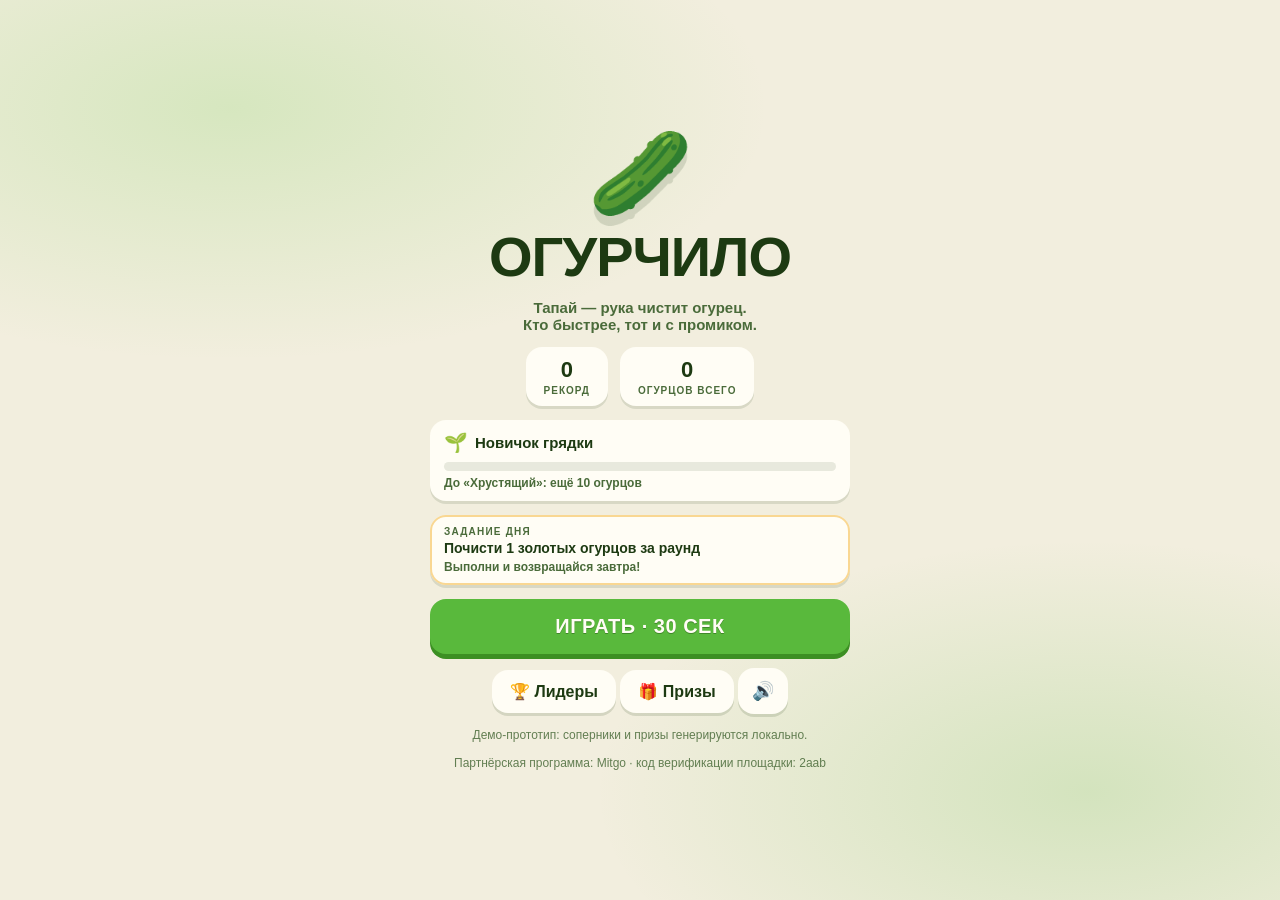
==== commit e7c2573f: "ретеншен: титулы с прогрессом, задание дня со стриком, живой фон, звуки комбо-порогов" ====
--- a/index.html
+++ b/index.html
@@ -3617,7 +3617,12 @@
   box-shadow: 0 2px 0 rgba(29, 58, 18, .16);
 }
 .hud-cap { font-size: 10px; font-weight: 800; letter-spacing: 1px; text-transform: uppercase; color: var(--ink-soft); }
-.hud-timer { margin-inline: auto; font-size: 22px; }
+.hud-timer { margin-inline: auto; font-size: 22px; transition: color .2s ease; }
+.hud-timer.danger {
+  color: var(--danger);
+  animation: pulse 1s ease-in-out infinite;
+}
+@keyframes pulse { 50% { transform: scale(1.14); } }
 .hud-btn {
   pointer-events: auto; cursor: pointer;
   font: inherit; font-size: 18px; border: none;
@@ -3755,6 +3760,23 @@
 .res-val { font-size: 34px; font-weight: 900; color: var(--accent-dark); }
 .res-cap { font-size: 11px; font-weight: 800; letter-spacing: 1px; text-transform: uppercase; color: var(--ink-soft); }
 .res-best { color: var(--gold); font-weight: 800; }
+.res-title { color: var(--accent-dark); font-weight: 800; }
+
+/* титул и ежедневка на старте */
+.rank-card, .daily-card {
+  width: 100%; box-sizing: border-box;
+  background: var(--card); border-radius: 16px; padding: 11px 14px;
+  box-shadow: 0 3px 0 rgba(29, 58, 18, .12);
+  text-align: left;
+}
+.rank-line { font-size: 15px; display: flex; align-items: center; gap: 7px; }
+.rank-emoji { font-size: 19px; }
+.rank-bar { margin-top: 8px; height: 9px; }
+.rank-next { margin-top: 5px; font-size: 12px; font-weight: 700; color: var(--ink-soft); }
+.daily-card { outline: 2px solid rgba(244, 185, 66, .55); outline-offset: -2px; }
+.daily-cap { font-size: 10px; font-weight: 800; letter-spacing: 1.2px; text-transform: uppercase; color: var(--ink-soft); }
+.daily-text { margin-top: 3px; font-weight: 800; font-size: 14px; }
+.daily-state { margin-top: 4px; font-size: 12px; font-weight: 700; color: var(--ink-soft); }
 .res-rank { font-weight: 800; color: var(--ink); }
 
 #toast {
@@ -3810,6 +3832,16 @@
         <div class="start-stats">
           <div class="stat"><span class="stat-val" id="stat-best">0</span><span class="stat-cap">рекорд</span></div>
           <div class="stat"><span class="stat-val" id="stat-cukes">0</span><span class="stat-cap">огурцов всего</span></div>
+        </div>
+        <div class="rank-card">
+          <div class="rank-line"><span class="rank-emoji" id="rank-emoji">🌱</span><b id="rank-title">Новичок грядки</b></div>
+          <div class="bar rank-bar"><div class="bar-fill" id="rank-bar"></div></div>
+          <div class="rank-next" id="rank-next"></div>
+        </div>
+        <div class="daily-card" id="daily-card">
+          <div class="daily-cap">Задание дня</div>
+          <div class="daily-text" id="daily-text"></div>
+          <div class="daily-state" id="daily-state"></div>
         </div>
         <button class="btn btn-primary btn-big" id="btn-play">ИГРАТЬ · 30 СЕК</button>
         <div class="start-row">
@@ -3869,11 +3901,13 @@
     <div class="overlay" id="overlay-result">
       <div class="panel">
         <h2>Время вышло!</h2>
-        <div class="res-grid">
+        <div class="res-grid">>
           <div class="res-item"><span class="res-val" id="res-cukes">0</span><span class="res-cap">огурцов</span></div>
           <div class="res-item"><span class="res-val" id="res-score">0</span><span class="res-cap">очков</span></div>
         </div>
         <p class="res-best" id="res-best"></p>
+      <p class="res-title" id="res-title" hidden></p>
+      <p class="res-title" id="res-title" hidden></p>
         <p class="res-rank" id="res-rank"></p>
         <div class="lb-list mini" id="res-mini"></div>
         <div class="panel-row">
@@ -4030,6 +4064,10 @@
     lastScore: 0,
     lastCukes: 0,
     claimed: {},    // id приза -> true
+    rankNeed: 0,    // need титула, поздравление с которым уже показали
+    streak: 0,      // дней подряд с выполненным заданием
+    lastDoneDate: '',
+    daily: null,    // {date, quest, done}
     sound: true
   };
 
@@ -4052,6 +4090,57 @@
   };
 
   window.Store = Store;
+})();
+
+</script>
+  <script>
+/* daily.js — ежедневное задание и стрик дней.
+   Задание детерминировано от даты: у всех в этот день — одно и то же. */
+(function () {
+  'use strict';
+
+  var QUEST_POOL = [
+    { type: 'cukes',  n: [4, 8],       text: 'Почисти {n} огурцов за раунд' },
+    { type: 'score',  n: [1500, 3500], text: 'Набери {n} очков за раунд' },
+    { type: 'combo',  n: [6, 10],      text: 'Дотяни комбо до ×{n}' },
+    { type: 'golden', n: [1, 2],       text: 'Почисти {n} золотых огурцов за раунд' }
+  ];
+
+  function pad2(x) { return (x < 10 ? '0' : '') + x; }
+  function dateToStr(d) { return d.getFullYear() + '-' + pad2(d.getMonth() + 1) + '-' + pad2(d.getDate()); }
+
+  function todayStr() { return dateToStr(new Date()); }
+  function yesterdayStr() { return dateToStr(new Date(Date.now() - 86400000)); }
+
+  function mulberry(seed) {
+    return function () {
+      seed |= 0; seed = seed + 0x6D2B79F5 | 0;
+      var t = Math.imul(seed ^ seed >>> 15, 1 | seed);
+      t = t + Math.imul(t ^ t >>> 7, 61 | t) ^ t;
+      return ((t ^ t >>> 14) >>> 0) / 4294967296;
+    };
+  }
+
+  function questFor(dateStr) {
+    var seed = 0;
+    for (var i = 0; i < dateStr.length; i++) seed = (seed * 31 + dateStr.charCodeAt(i)) | 0;
+    var rng = mulberry(seed);
+    var q = QUEST_POOL[Math.floor(rng() * QUEST_POOL.length)];
+    var n = q.n[0] + Math.floor(rng() * (q.n[1] - q.n[0] + 1));
+    if (q.type === 'score') n = Math.round(n / 100) * 100;
+    return { type: q.type, n: n, text: q.text.replace('{n}', n) };
+  }
+
+  function check(quest, res) {
+    if (!quest) return false;
+    if (quest.type === 'cukes') return res.cukes >= quest.n;
+    if (quest.type === 'score') return res.score >= quest.n;
+    if (quest.type === 'combo') return (res.maxCombo || 0) >= quest.n;
+    if (quest.type === 'golden') return (res.golden || 0) >= quest.n;
+    return false;
+  }
+
+  window.Daily = { todayStr: todayStr, yesterdayStr: yesterdayStr, questFor: questFor, check: check };
 })();
 
 </script>
@@ -4183,7 +4272,26 @@
     return LIST.filter(function (p) { return p.id === id; })[0] || null;
   }
 
-  window.Prizes = { list: LIST, statuses: statuses, progress: progress, byId: byId };
+  /* ---------- титулы игрока (растут от общего числа огурцов) ---------- */
+  var RANKS = [
+    { need: 0,   title: 'Новичок грядки',      emoji: '🌱' },
+    { need: 10,  title: 'Хрустящий',           emoji: '🥒' },
+    { need: 30,  title: 'Чистильщик',          emoji: '✨' },
+    { need: 70,  title: 'Мастер шкуродёр',     emoji: '🏆' },
+    { need: 140, title: 'Огуречный легенда',   emoji: '👑' }
+  ];
+
+  function rankFor(totalCukes) {
+    var cur = RANKS[0], next = null;
+    for (var i = 0; i < RANKS.length; i++) {
+      if (totalCukes >= RANKS[i].need) cur = RANKS[i];
+      else { next = RANKS[i]; break; }
+    }
+    var pct = next ? clamp((totalCukes - cur.need) / (next.need - cur.need), 0, 1) : 1;
+    return { title: cur.title, emoji: cur.emoji, need: cur.need, next: next, pct: pct };
+  }
+
+  window.Prizes = { list: LIST, statuses: statuses, progress: progress, byId: byId, rankFor: rankFor };
 })();
 
 </script>
@@ -4208,9 +4316,15 @@
     cukes: 0,              /* огурцов за раунд */
     peel: 0,               /* прогресс шкурки 0..1 */
     seed: 0,               /* номер огурца — затравка для узора */
+    golden: false,         /* золотой огурец (каждый 5-й): ×2 очки */
+    spawn: 0,              /* 1 -> 0: анимация появления огурца */
+    maxCombo: 0,           /* максимальное комбо за раунд */
+    goldenCount: 0,        /* золотых очищено за раунд */
     combo: 0,
     comboLeft: 0,          /* остаток окна комбо (для полосы) */
     lastTapAt: 0,
+    lastSec: -1,           /* для тиков последних секунд */
+    recordShown: false,    /* «рекорд побит» уже поздравил */
     squash: 0,
     shake: 0,
     flash: 0,
@@ -4218,6 +4332,8 @@
     particles: [],
     floaters: []
   };
+
+  var CRUNCH_WORDS = ['хрусть!', 'щёлк!', 'вжух!', 'чище!', 'ещё!', 'хрум!'];
 
   var W = 0, H = 0, DPR = 1;
   var geo = { cx: 0, top: 0, h: 0, w: 0 };
@@ -4310,8 +4426,53 @@
         })(notes[i], i);
       }
     }
+    /* тик последних секунд */
+    function tick() {
+      if (!on) return;
+      var a = ensure(); if (!a) return;
+      var t = a.currentTime;
+      var o = a.createOscillator();
+      o.type = 'sine'; o.frequency.value = 1150;
+      var g = a.createGain();
+      g.gain.setValueAtTime(0.0001, t);
+      g.gain.exponentialRampToValueAtTime(0.18, t + 0.008);
+      g.gain.exponentialRampToValueAtTime(0.0001, t + 0.07);
+      o.connect(g); g.connect(a.destination);
+      o.start(t); o.stop(t + 0.08);
+    }
+    /* блип на пороге комбо */
+    function comboUp() {
+      if (!on) return;
+      var a = ensure(); if (!a) return;
+      var t = a.currentTime;
+      var o = a.createOscillator();
+      o.type = 'triangle';
+      o.frequency.setValueAtTime(660, t);
+      o.frequency.exponentialRampToValueAtTime(990, t + 0.09);
+      var g = a.createGain();
+      g.gain.setValueAtTime(0.0001, t);
+      g.gain.exponentialRampToValueAtTime(0.14, t + 0.015);
+      g.gain.exponentialRampToValueAtTime(0.0001, t + 0.12);
+      o.connect(g); g.connect(a.destination);
+      o.start(t); o.stop(t + 0.13);
+    }
+    /* гудок конца раунда */
+    function buzz() {
+      if (!on) return;
+      var a = ensure(); if (!a) return;
+      var t = a.currentTime;
+      var o = a.createOscillator();
+      o.type = 'sawtooth';
+      o.frequency.setValueAtTime(220, t);
+      o.frequency.exponentialRampToValueAtTime(70, t + 0.4);
+      var g = a.createGain();
+      g.gain.setValueAtTime(0.22, t);
+      g.gain.exponentialRampToValueAtTime(0.0001, t + 0.45);
+      o.connect(g); g.connect(a.destination);
+      o.start(t); o.stop(t + 0.46);
+    }
     return {
-      crunch: crunch, fanfare: fanfare, ensure: ensure,
+      crunch: crunch, fanfare: fanfare, tick: tick, comboUp: comboUp, buzz: buzz, ensure: ensure,
       setOn: function (v) { on = v; }
     };
   })();
@@ -4368,10 +4529,12 @@
   function tap() {
     var now = performance.now();
     if (now - S.lastTapAt < 700) S.combo = Math.min(S.combo + 1, 12); else S.combo = 0;
+    if (S.combo > S.maxCombo) S.maxCombo = S.combo;
+    if (S.combo === 4 || S.combo === 8 || S.combo === 12) Sfx.comboUp();
     S.lastTapAt = now;
     S.comboLeft = 0.7;
 
-    var mult = 1 + S.combo * 0.2;
+    var mult = (1 + S.combo * 0.2) * (S.golden ? 2 : 1);
     var pts = Math.round(12 * mult);
     S.score += pts;
 
@@ -4385,8 +4548,20 @@
 
     var fy = frontierY();
     spawnCrunch(fy);
-    addFloater('+' + pts, geo.cx + rnd(-24, 24), fy - 34, '#ffffff', 21);
+    addFloater('+' + pts, geo.cx + rnd(-24, 24), fy - 34, S.golden ? '#ffe08a' : '#ffffff', 21);
     if (S.combo >= 3) addFloater('КОМБО ×' + S.combo, geo.cx, fy - 80, '#f4b942', 24);
+    else if (Math.random() < 0.25) {
+      var word = CRUNCH_WORDS[Math.floor(Math.random() * CRUNCH_WORDS.length)];
+      addFloater(word, geo.cx + rnd(-30, 30), fy - 78, '#d7f0b2', 19);
+    }
+
+    /* одноразовое поздравление с личным рекордом посреди раунда */
+    var best = (window.Store && Store.state && Store.state.best) || 0;
+    if (best > 0 && S.score > best && !S.recordShown) {
+      S.recordShown = true;
+      addFloater('🏆 Рекорд побит!', geo.cx, geo.top + geo.h * 0.25, '#f4b942', 24);
+      Sfx.fanfare();
+    }
 
     Sfx.crunch(Math.min(S.combo, 6));
     if (window.Platform && Platform.haptic) Platform.haptic('light');
@@ -4395,15 +4570,21 @@
   }
 
   function completeCucumber() {
+    var bonus = S.golden ? 120 : 60;
     S.cukes++;
     S.peel = 0;
     S.seed++;
-    S.score += 60;
+    S.score += bonus;
     S.flash = 1;
-    addFloater('ЧИСТО! +60', geo.cx, geo.top + geo.h * 0.42, '#8ed46f', 26);
+    addFloater(S.golden ? 'ЗОЛОТОЙ! +' + bonus : 'ЧИСТО! +' + bonus, geo.cx, geo.top + geo.h * 0.42, S.golden ? '#ffe08a' : '#8ed46f', 26);
     burstConfetti(geo.cx, geo.top + geo.h * 0.3);
     Sfx.fanfare();
     if (window.Platform && Platform.haptic) Platform.haptic('success');
+
+    /* новый огурец: спавн-анимация; каждый 5-й — золотой */
+    S.spawn = 1;
+    S.golden = (S.cukes % 5 === 0);
+    if (S.golden) { S.goldenCount++; addFloater('✨ ЗОЛОТОЙ ОГУРЕЦ! ×2', geo.cx, geo.top + geo.h * 0.2, '#ffe08a', 22); }
   }
 
   /* ---------- частицы и надписи ---------- */
@@ -4458,9 +4639,15 @@
     S.flash = Math.max(0, S.flash - dt * 2);
     if (S.handBurst > 0) S.handBurst = Math.max(0, S.handBurst - dt * 3.4);
     if (S.comboLeft > 0) S.comboLeft = Math.max(0, S.comboLeft - dt);
+    if (S.spawn > 0) S.spawn = Math.max(0, S.spawn - dt * 2.4);
 
     if (S.mode === 'play') {
       S.tLeft -= dt;
+      var sec = Math.ceil(Math.max(0, S.tLeft));
+      if (sec !== S.lastSec) {
+        S.lastSec = sec;
+        if (sec <= 5 && sec > 0) Sfx.tick();
+      }
       if (S.tLeft <= 0) endRound();
     }
 
@@ -4484,11 +4671,18 @@
   function endRound() {
     S.tLeft = 0;
     S.mode = 'idle';
-    if (hooks.roundEnd) hooks.roundEnd({ score: S.score, cukes: S.cukes });
+    Sfx.buzz();
+    if (hooks.roundEnd) hooks.roundEnd({
+      score: S.score,
+      cukes: S.cukes,
+      maxCombo: S.maxCombo,
+      golden: S.goldenCount
+    });
   }
 
   function draw() {
     ctx.clearRect(0, 0, W, H);
+    drawBackdrop();
     ctx.save();
     if (S.shake > 0) ctx.translate(rnd(-S.shake, S.shake) * 0.5, rnd(-S.shake, S.shake) * 0.5);
     drawShadow();
@@ -4503,6 +4697,27 @@
     }
   }
 
+  /* живой фон: мягкие плавающие пятна за огурцом */
+  function drawBackdrop() {
+    if (!(W > 0) || !(H > 0)) return;
+    var t = performance.now() / 1000;
+    var blobs = [
+      { x: 0.18, y: 0.22, r: 0.34, dx: 0.05, dy: 0.04, col: 'rgba(142,212,111,0.13)' },
+      { x: 0.85, y: 0.30, r: 0.28, dx: -0.04, dy: 0.06, col: 'rgba(244,185,66,0.10)' },
+      { x: 0.30, y: 0.85, r: 0.38, dx: 0.06, dy: -0.05, col: 'rgba(89,185,60,0.09)' },
+      { x: 0.75, y: 0.80, r: 0.25, dx: -0.05, dy: -0.04, col: 'rgba(142,212,111,0.10)' }
+    ];
+    for (var i = 0; i < blobs.length; i++) {
+      var b = blobs[i];
+      var bx = (b.x + Math.sin(t * 0.13 + i * 1.7) * b.dx) * W;
+      var by = (b.y + Math.cos(t * 0.11 + i * 2.1) * b.dy) * H;
+      ctx.fillStyle = b.col;
+      ctx.beginPath();
+      ctx.arc(bx, by, b.r * Math.min(W, H), 0, TAU());
+      ctx.fill();
+    }
+  }
+
   function drawShadow() {
     ctx.save();
     ctx.fillStyle = 'rgba(29,58,18,0.16)';
@@ -4521,23 +4736,45 @@
     if (!(w > 0) || !(h > 0)) return;
 
     ctx.save();
-    /* squash при тапе */
+    /* появление нового огурца (спавн-анимация) + squash при тапе */
     var sq = S.squash;
+    var sp = S.spawn;
+    var grow = 1 - 0.35 * sp * sp;          /* из 0.65 в 1 с замедлением */
+    var rise = sp * 46;                     /* спуск сверху */
     ctx.translate(geo.cx, y0 + h / 2);
-    ctx.scale(1 + sq * 0.05, 1 - sq * 0.055);
-    ctx.translate(-geo.cx, -(y0 + h / 2));
+    ctx.scale((1 + sq * 0.05) * grow, (1 - sq * 0.055) * grow);
+    ctx.translate(-geo.cx, -(y0 + h / 2) - rise);
 
     rr(x0, y0, w, h, w / 2);
     ctx.save();
     ctx.clip();
 
-    /* кожа: цилиндр */
+    /* кожа: цилиндр (золотой огурец — золотая палитра) */
     var g = ctx.createLinearGradient(x0, 0, x0 + w, 0);
-    g.addColorStop(0, '#2e6b1c'); g.addColorStop(0.3, '#57a833');
-    g.addColorStop(0.5, '#6fc23f'); g.addColorStop(0.7, '#57a833');
-    g.addColorStop(1, '#245716');
+    if (S.golden) {
+      g.addColorStop(0, '#8a5f14'); g.addColorStop(0.3, '#d9a825');
+      g.addColorStop(0.5, '#f7cf5c'); g.addColorStop(0.7, '#d9a825');
+      g.addColorStop(1, '#7a5410');
+    } else {
+      g.addColorStop(0, '#2e6b1c'); g.addColorStop(0.3, '#57a833');
+      g.addColorStop(0.5, '#6fc23f'); g.addColorStop(0.7, '#57a833');
+      g.addColorStop(1, '#245716');
+    }
     ctx.fillStyle = g;
     ctx.fillRect(x0, y0, w, h);
+
+    /* золотой: мерцающие искры */
+    if (S.golden) {
+      var sg = mulberry(7 + S.seed * 17);
+      for (var spark = 0; spark < 7; spark++) {
+        var sxp = x0 + sg() * w, syp = y0 + sg() * h;
+        var tw = 0.5 + 0.5 * Math.sin(t * 5 + spark * 2.3);
+        ctx.fillStyle = 'rgba(255,244,200,' + (0.25 + 0.55 * tw).toFixed(3) + ')';
+        ctx.beginPath();
+        ctx.arc(sxp, syp, w * 0.035 * (0.6 + tw), 0, TAU());
+        ctx.fill();
+      }
+    }
 
     /* волнистые полосы шкурки */
     ctx.strokeStyle = 'rgba(20,48,8,0.35)';
@@ -4814,7 +5051,12 @@
     S.tLeft = ROUND_TIME;
     S.score = 0; S.cukes = 0; S.peel = 0;
     S.combo = 0; S.comboLeft = 0;
+    S.maxCombo = 0; S.goldenCount = 0;
     S.handBurst = 0; S.flash = 0;
+    S.spawn = 1;               /* первый огурец выезжает */
+    S.golden = false;
+    S.lastSec = ROUND_TIME;
+    S.recordShown = false;
   }
 
   function pause() { if (S.mode === 'play') S.mode = 'paused'; }
@@ -4901,7 +5143,11 @@
 
   function hudHook(h) {
     var t = Math.ceil(h.tLeft);
-    if (t !== lastHud.t) { el.hudTimer.textContent = t; lastHud.t = t; }
+    if (t !== lastHud.t) {
+      el.hudTimer.textContent = t;
+      el.hudTimer.classList.toggle('danger', h.mode === 'play' && t <= 5);
+      lastHud.t = t;
+    }
     if (h.score !== lastHud.s) { el.hudScore.textContent = h.score; lastHud.s = h.score; }
     if (h.combo !== lastHud.combo) {
       if (h.combo >= 2) {
@@ -4965,6 +5211,9 @@
     var st = Prizes.statuses(store.totalCukes, store.claimed);
     var pr = Prizes.progress(store.totalCukes);
     var inTG = window.Telegram && window.Telegram.WebApp;
+    /* в Telegram статус «выдан» знает только бот (один код на игрока он держит сам):
+       показываем кнопки «Забрать» для всех достигнутых — повторный клик вернёт твой код */
+    if (inTG) st = Prizes.statuses(store.totalCukes, {});
     if (el.prizesNote) {
       el.prizesNote.textContent = inTG
         ? 'Промокод приходит личным сообщением от бота @ogurchilo_bot после нажатия «Забрать».'
@@ -5023,15 +5272,14 @@
     var p = Prizes.byId(id);
     if (!p) return;
     var tg = window.Telegram && window.Telegram.WebApp;
-    if (tg && typeof tg.sendData === 'function') {
-      /* в Telegram: заявка уходит боту, он пришлёт код в чат (мини-апп закроется) */
+    if (tg && tg.openTelegramLink && Platform.inTG()) {
+      /* sendData не работает из menu-button — открываем чат бота глубокой ссылкой:
+         бот получит /start claim_<приз>_<огурцов> и пришлёт код сообщением */
       try {
-        tg.sendData(JSON.stringify({ action: 'claim', prize: id }));
-        Store.state.claimed[id] = true;
-        Store.save();
-        cloudSyncToTG();
+        tg.openTelegramLink('https://t.me/ogurchilo_bot?start=claim_' + encodeURIComponent(id) + '_' + (Store.state.totalCukes || 0));
+        toast('Открываю чат бота — код придёт сообщением!');
       } catch (e) {
-        report('sendData: ' + ((e && e.message) || String(e)));
+        report('claim link: ' + ((e && e.message) || String(e)));
         demoClaim(p);
       }
       return;
@@ -5054,11 +5302,71 @@
     refreshBadge();
   }
 
+  /* ---------- титулы и ежедневка ---------- */
+  function renderRank() {
+    var rank = Prizes.rankFor(Store.state.totalCukes);
+    el.rankEmoji.textContent = rank.emoji;
+    el.rankTitle.textContent = rank.title;
+    el.rankBar.style.width = (rank.pct * 100).toFixed(0) + '%';
+    el.rankNext.textContent = rank.next
+      ? 'До «' + rank.next.title + '»: ещё ' + (rank.next.need - Store.state.totalCukes) + ' огурцов'
+      : 'Максимальный титул — ты легенда 🥒';
+  }
+
+  function ensureDaily() {
+    var s = Store.state;
+    if (!s.daily || s.daily.date !== Daily.todayStr()) {
+      s.daily = { date: Daily.todayStr(), quest: Daily.questFor(Daily.todayStr()), done: false };
+      Store.save();
+    }
+    return s.daily;
+  }
+
+  function renderDaily() {
+    var d = ensureDaily();
+    el.dailyText.textContent = d.quest.text;
+    if (d.done) {
+      el.dailyState.textContent = '✅ Выполнено' + (Store.state.streak > 0 ? ' · 🔥 стрик ' + Store.state.streak + ' дн.' : '');
+      el.dailyState.style.color = 'var(--accent-dark)';
+    } else {
+      el.dailyState.textContent = Store.state.streak > 0 ? '🔥 стрик ' + Store.state.streak + ' дн. — не рви цепочку!' : 'Выполни и возвращайся завтра!';
+      el.dailyState.style.color = 'var(--ink-soft)';
+    }
+  }
+
+  function settleDaily(res) {
+    var s = Store.state;
+    var d = ensureDaily();
+    if (d.done || !Daily.check(d.quest, res)) return;
+    d.done = true;
+    s.streak = (s.lastDoneDate === Daily.yesterdayStr()) ? (s.streak || 0) + 1 : 1;
+    s.lastDoneDate = Daily.todayStr();
+    Store.save();
+    cloudSyncToTG();
+    toast('✅ Задание дня выполнено!' + (s.streak > 1 ? ' 🔥 Стрик: ' + s.streak + ' дн.' : ''));
+  }
+
+  function settleRank() {
+    var s = Store.state;
+    var rank = Prizes.rankFor(s.totalCukes);
+    if (rank.need !== s.rankNeed) {
+      var isNew = rank.need > s.rankNeed;
+      s.rankNeed = rank.need;
+      Store.save();
+      if (isNew && rank.need > 0 && el.resTitle) {
+        el.resTitle.textContent = '🎉 Новый титул: ' + rank.emoji + ' ' + rank.title;
+        el.resTitle.hidden = false;
+      }
+    }
+  }
+
   /* ---------- главное меню ---------- */
   function renderStart() {
     el.statBest.textContent = Store.state.best;
     el.statCukes.textContent = Store.state.totalCukes;
     refreshBadge();
+    renderRank();
+    renderDaily();
     el.btnSound.textContent = Store.state.sound ? '🔊' : '🔇';
   }
 
@@ -5119,8 +5427,12 @@
     var st = Prizes.statuses(store.totalCukes, store.claimed);
     var freshReady = st.filter(function (p) { return p.state === 'ready'; }).length;
 
-    el.resScore.textContent = res.score;
+    settleDaily(res);
+    settleRank();
+
+    el.resScore.textContent = '0';
     el.resCukes.textContent = res.cukes;
+    animateNum(el.resScore, res.score, 900);
     el.resBest.textContent = isRecord ? '🏆 Новый рекорд!' : ('Рекорд: ' + store.best);
     el.resRank.textContent = lb.rank + '-е место из ' + lb.total + ' соперников';
     el.resMini.innerHTML = lb.rows.slice(0, 4).map(rowHtml).join('');
@@ -5130,6 +5442,18 @@
     refreshBadge(freshReady);
     if (freshReady > 0) toast('🎁 Доступен новый приз — загляни в «Призы»!');
   });
+
+  /* плавный счёт до значения (экран результата) */
+  function animateNum(node, to, ms) {
+    var t0 = performance.now();
+    function stepFrame(now) {
+      var p = Math.min(1, (now - t0) / ms);
+      var eased = 1 - Math.pow(1 - p, 3);
+      node.textContent = Math.round(to * eased);
+      if (p < 1) requestAnimationFrame(stepFrame);
+    }
+    requestAnimationFrame(stepFrame);
+  }
 
   /* ---------- шаринг ---------- */
   function shareResult() {
@@ -5161,6 +5485,12 @@
       statBest: q('stat-best'),
       statCukes: q('stat-cukes'),
       badgePrizes: q('badge-prizes'),
+      rankEmoji: q('rank-emoji'),
+      rankTitle: q('rank-title'),
+      rankBar: q('rank-bar'),
+      rankNext: q('rank-next'),
+      dailyText: q('daily-text'),
+      dailyState: q('daily-state'),
       btnSound: q('btn-sound'),
       leadersList: q('leaders-list'),
       leadersNote: q('leaders-note'),
@@ -5173,6 +5503,7 @@
       resScore: q('res-score'),
       resCukes: q('res-cukes'),
       resBest: q('res-best'),
+      resTitle: q('res-title'),
       resRank: q('res-rank'),
       resMini: q('res-mini'),
       modal: q('modal'),
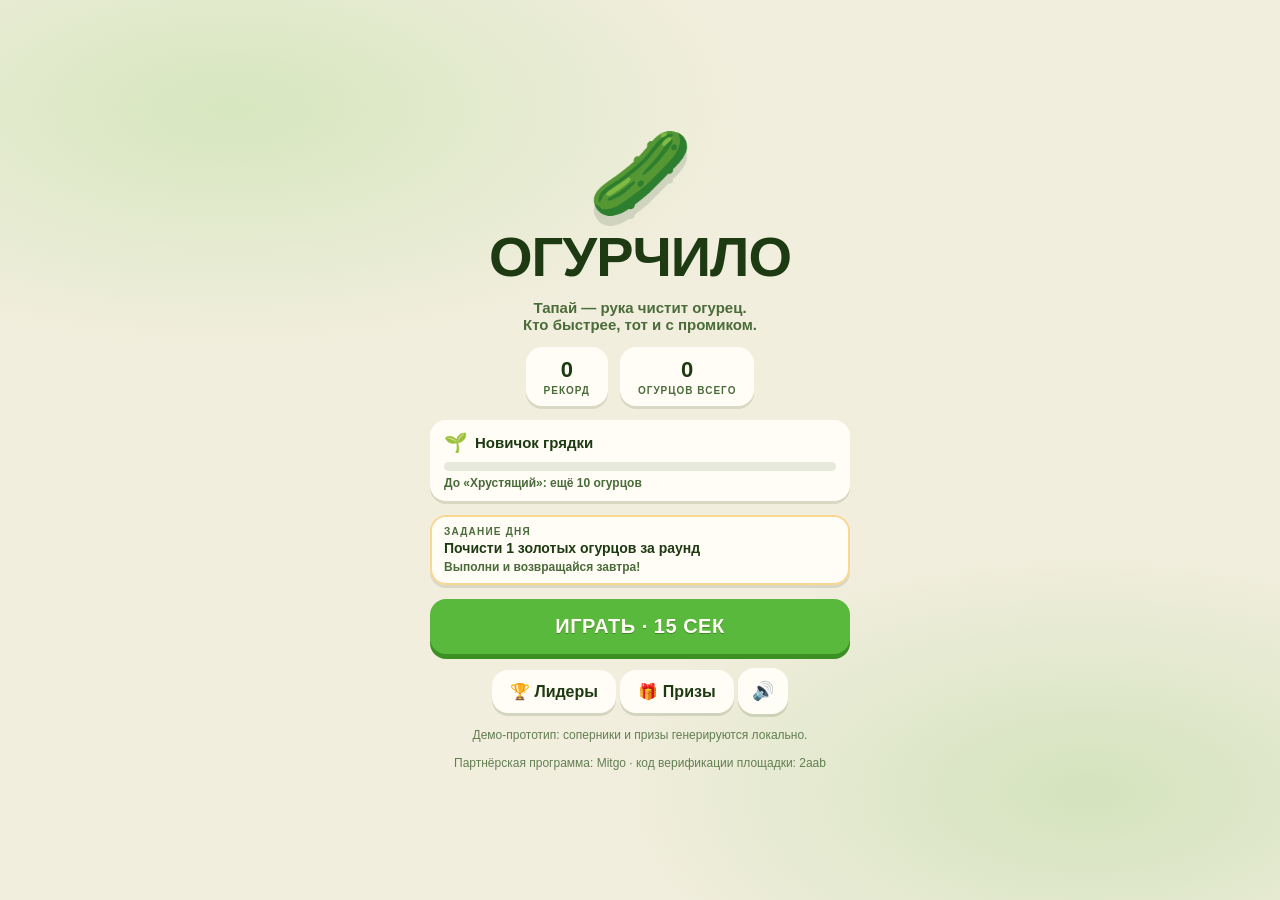
==== commit 4a37664c: "раунд 15 секунд: перебаланс шага, золотой каждый 3-й, призы 2/6/15/30, задание дня под 15с, хранилищ" ====
--- a/index.html
+++ b/index.html
@@ -3738,12 +3738,22 @@
 }
 .overlay.show { display: flex; }
 
+/* финишный кадр */
+.overlay.finish.show { background: rgba(59, 143, 35, .95); }
+.finish-inner { display: flex; flex-direction: column; align-items: center; gap: 12px; animation: pop .22s ease; }
+.finish-cuke { font-size: 88px; line-height: 1; animation: bob .7s ease-in-out infinite; filter: drop-shadow(0 10px 0 rgba(18, 44, 8, .25)); }
+.finish-text {
+  color: #fffdf5; font-size: clamp(34px, 10vw, 56px);
+  font-weight: 900; letter-spacing: -.5px; text-align: center;
+  text-shadow: 0 5px 0 rgba(18, 44, 8, .35);
+}
+
 .panel {
-  width: min(360px, 100%);
+  width: min(340px, calc(100% - 56px));   /* мёртвые зоны по краям: случайный тап мимо кнопок */
   background: var(--card); border-radius: 22px;
   padding: 20px; text-align: center;
   display: flex; flex-direction: column; gap: 12px;
-  max-height: 88vh; overflow-y: auto;
+  max-height: 84vh; overflow-y: auto;
   box-shadow: 0 12px 30px rgba(18, 44, 8, .3);
   animation: pop .18s ease;
 }
@@ -3760,6 +3770,7 @@
 .res-val { font-size: 34px; font-weight: 900; color: var(--accent-dark); }
 .res-cap { font-size: 11px; font-weight: 800; letter-spacing: 1px; text-transform: uppercase; color: var(--ink-soft); }
 .res-best { color: var(--gold); font-weight: 800; }
+.tap-guard { height: env(safe-area-inset-bottom, 0px); min-height: 2px; }
 .res-title { color: var(--accent-dark); font-weight: 800; }
 
 /* титул и ежедневка на старте */
@@ -3843,7 +3854,7 @@
           <div class="daily-text" id="daily-text"></div>
           <div class="daily-state" id="daily-state"></div>
         </div>
-        <button class="btn btn-primary btn-big" id="btn-play">ИГРАТЬ · 30 СЕК</button>
+        <button class="btn btn-primary btn-big" id="btn-play">ИГРАТЬ · 15 СЕК</button>
         <div class="start-row">
           <button class="btn btn-ghost" id="btn-leaders">🏆 Лидеры</button>
           <button class="btn btn-ghost" id="btn-prizes">🎁 Призы <span class="badge" id="badge-prizes" hidden>1</span></button>
@@ -3859,7 +3870,7 @@
       <canvas id="game-canvas"></canvas>
       <div class="hud">
         <div class="hud-box"><span class="hud-cap">очки</span><span id="hud-score">0</span></div>
-        <div class="hud-box hud-timer" id="hud-timer">30</div>
+        <div class="hud-box hud-timer" id="hud-timer">15</div>
         <button class="hud-btn" id="btn-pause" aria-label="Пауза">⏸</button>
       </div>
       <div class="combo" id="combo-box" hidden>
@@ -3896,6 +3907,14 @@
       <div class="prizes" id="prizes-list"></div>
       <p class="note" id="prizes-note">Демо: промокоды вымышленные. На проде коды выдаёт партнёрская сеть через бэкенд.</p>
     </section>
+
+    <!-- ОВЕРЛЕЙ: финишный кадр перед результатом -->
+    <div class="overlay finish" id="overlay-finish">
+      <div class="finish-inner">
+        <div class="finish-cuke">🥒</div>
+        <div class="finish-text" id="finish-text">ХРУСТ-ФИНИШ!</div>
+      </div>
+    </div>
 
     <!-- ОВЕРЛЕЙ: результат раунда -->
     <div class="overlay" id="overlay-result">
@@ -3915,6 +3934,7 @@
           <button class="btn btn-ghost" id="btn-share">Поделиться</button>
         </div>
         <button class="btn btn-ghost btn-wide" id="btn-res-prizes">🎁 Мои призы</button>
+        <div class="tap-guard"></div>
       </div>
     </div>
 
@@ -4055,7 +4075,7 @@
 (function () {
   'use strict';
 
-  var KEY = 'ogurchilo:v1';
+  var KEY = 'ogurchilo:v2'; /* v2: раунд 15 секунд — прогресс старого формата честно обнуляем */
   var DEFAULTS = {
     best: 0,        // лучший результат за раунд
     totalScore: 0,  // очки за всё время
@@ -4100,8 +4120,8 @@
   'use strict';
 
   var QUEST_POOL = [
-    { type: 'cukes',  n: [4, 8],       text: 'Почисти {n} огурцов за раунд' },
-    { type: 'score',  n: [1500, 3500], text: 'Набери {n} очков за раунд' },
+    { type: 'cukes',  n: [2, 5],       text: 'Почисти {n} огурцов за раунд' },
+    { type: 'score',  n: [700, 1800],  text: 'Набери {n} очков за раунд' },
     { type: 'combo',  n: [6, 10],      text: 'Дотяни комбо до ×{n}' },
     { type: 'golden', n: [1, 2],       text: 'Почисти {n} золотых огурцов за раунд' }
   ];
@@ -4231,10 +4251,10 @@
   function clamp(v, a, b) { return v < a ? a : (v > b ? b : v); }
 
   var LIST = [
-    { id: 'coffee', needCukes: 3,  title: 'Хрустящий старт',   desc: 'Кофе в подарок',              partner: 'БодриКофе', code: 'OGUR-CAF-2026' },
-    { id: 'food',   needCukes: 10, title: 'Чистильщик',        desc: 'Промокод на 300 ₽',           partner: 'Едаля',     code: 'OGUR-EDAL-300' },
-    { id: 'cinema', needCukes: 25, title: 'Шкуродёр',          desc: 'Два билета в кино',           partner: 'Кинобаза',  code: 'OGUR-CIN-2X1' },
-    { id: 'merch',  needCukes: 50, title: 'Огуречная легенда', desc: 'Футболка «Я чищу огурцы»',    partner: 'Огурчило',  code: null }
+    { id: 'coffee', needCukes: 2,  title: 'Хрустящий старт',   desc: 'Кофе в подарок',              partner: 'БодриКофе', code: 'OGUR-CAF-2026' },
+    { id: 'food',   needCukes: 6,  title: 'Чистильщик',        desc: 'Промокод на 300 ₽',           partner: 'Едаля',     code: 'OGUR-EDAL-300' },
+    { id: 'cinema', needCukes: 15, title: 'Шкуродёр',          desc: 'Два билета в кино',           partner: 'Кинобаза',  code: 'OGUR-CIN-2X1' },
+    { id: 'merch',  needCukes: 30, title: 'Огуречная легенда', desc: 'Футболка «Я чищу огурцы»',    partner: 'Огурчило',  code: null }
   ];
 
   function statuses(totalCukes, claimedMap) {
@@ -4301,7 +4321,7 @@
 (function () {
   'use strict';
 
-  var ROUND_TIME = 30; /* секунд на раунд */
+  var ROUND_TIME = 15; /* секунд на раунд: короткая петля = чаще «ещё раз» */
 
   var canvas = null;
   var ctx = null;
@@ -4538,8 +4558,8 @@
     var pts = Math.round(12 * mult);
     S.score += pts;
 
-    /* огурцы в раунде прокачиваются медленнее — лёгкий рост сложности */
-    var step = Math.max(0.038, 0.055 * Math.pow(0.96, S.cukes));
+    /* огурец чистится быстрее: ~12 тапов, с лёгким ростом сложности */
+    var step = Math.max(0.06, 0.085 * Math.pow(0.97, S.cukes));
     S.peel += step;
 
     S.squash = 1;
@@ -4581,9 +4601,9 @@
     Sfx.fanfare();
     if (window.Platform && Platform.haptic) Platform.haptic('success');
 
-    /* новый огурец: спавн-анимация; каждый 5-й — золотой */
+    /* новый огурец: спавн-анимация; каждый 3-й — золотой */
     S.spawn = 1;
-    S.golden = (S.cukes % 5 === 0);
+    S.golden = (S.cukes % 3 === 0);
     if (S.golden) { S.goldenCount++; addFloater('✨ ЗОЛОТОЙ ОГУРЕЦ! ×2', geo.cx, geo.top + geo.h * 0.2, '#ffe08a', 22); }
   }
 
@@ -5045,10 +5065,10 @@
     requestAnimationFrame(frame);
   }
 
-  function start() {
+  function start(seconds) {
     layout(); /* на момент запуска игровой экран уже показан */
     S.mode = 'play';
-    S.tLeft = ROUND_TIME;
+    S.tLeft = Math.max(1, seconds || ROUND_TIME); /* можно форсировать короткий раунд для теста */
     S.score = 0; S.cukes = 0; S.peel = 0;
     S.combo = 0; S.comboLeft = 0;
     S.maxCombo = 0; S.goldenCount = 0;
@@ -5409,8 +5429,24 @@
     } catch (e) { done(); }
   }
 
-  /* ---------- конец раунда ---------- */
+  /* ---------- конец раунда: финишный кадр → результат ---------- */
+  var FINISH_WORDS = ['ХРУСТ-ФИНИШ!', 'ВСЁ, ЧИСТО!', 'ФИНИШИНА!', 'ОГУРЕЦ ЗАЧИЩЕН!', 'ХРУСТ-КОНЕЦ!'];
+
   Game.onRoundEnd(function (res) {
+    showFinishSplash(function () { settleRound(res); });
+  });
+
+  function showFinishSplash(done) {
+    el.finishText.textContent = FINISH_WORDS[Math.floor(Math.random() * FINISH_WORDS.length)];
+    el.overlayFinish.classList.add('show');
+    /* пауза-кадр: пользователь выдыхает, только потом цифры */
+    setTimeout(function () {
+      el.overlayFinish.classList.remove('show');
+      done();
+    }, 1500);
+  }
+
+  function settleRound(res) {
     var store = Store.state;
     var isRecord = res.score > store.best;
     if (isRecord) store.best = res.score;
@@ -5441,7 +5477,7 @@
 
     refreshBadge(freshReady);
     if (freshReady > 0) toast('🎁 Доступен новый приз — загляни в «Призы»!');
-  });
+  }
 
   /* плавный счёт до значения (экран результата) */
   function animateNum(node, to, ms) {
@@ -5500,6 +5536,8 @@
       prizesProgress: q('prizes-progress'),
       prizesBar: q('prizes-bar'),
       overlayResult: q('overlay-result'),
+      overlayFinish: q('overlay-finish'),
+      finishText: q('finish-text'),
       resScore: q('res-score'),
       resCukes: q('res-cukes'),
       resBest: q('res-best'),
